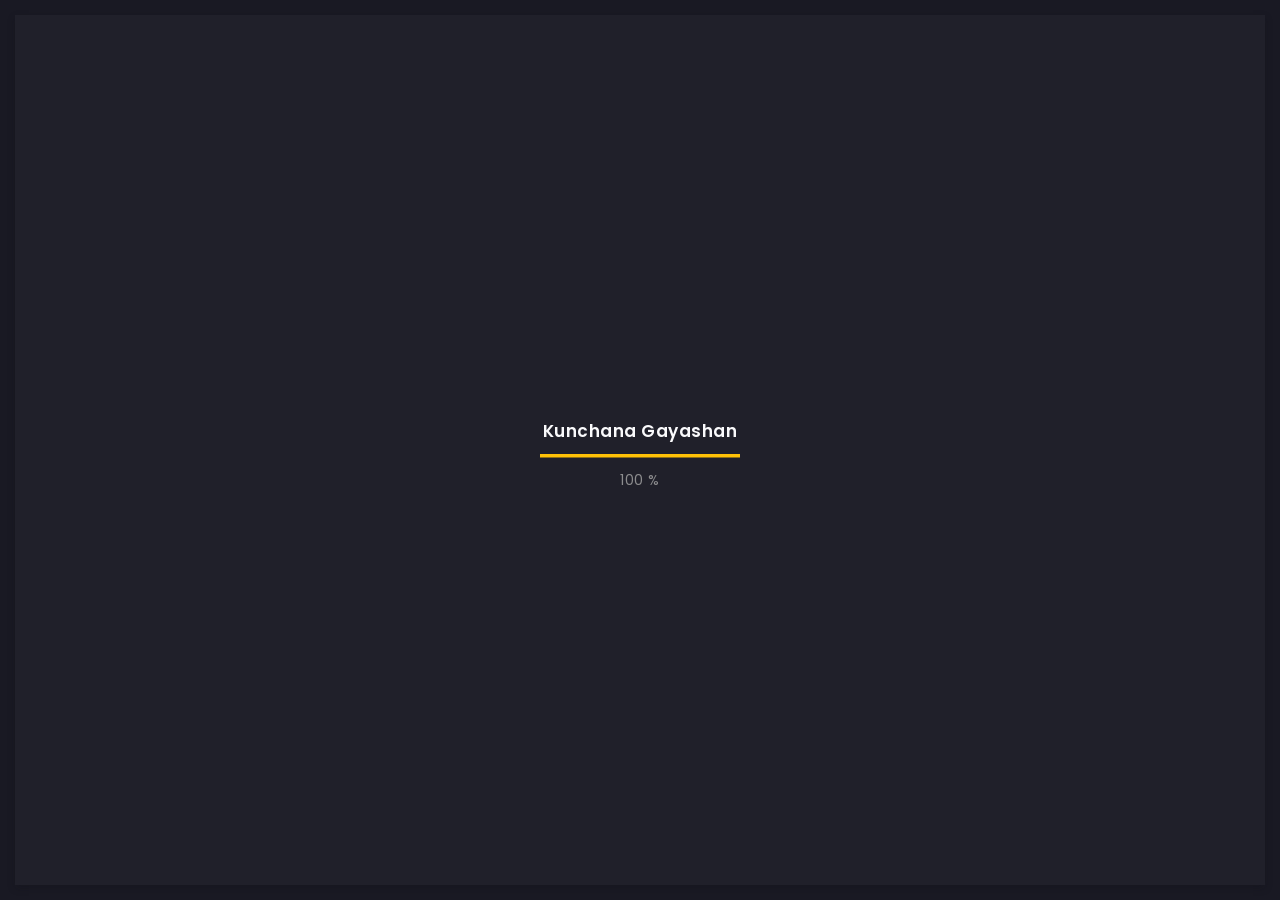
==== index.html @ 5b067e55 "Add files via upload" ====
<!doctype html>
<html lang="zxx">

<head>
  <!-- Required meta tags -->
  <meta charset="utf-8">
  <meta name="viewport" content="width=device-width, initial-scale=1, shrink-to-fit=no">
  <!-- color of address bar in mobile browser -->
  <meta name="theme-color" content="#2B2B35">
  <!-- favicon  -->
  <link rel="shortcut icon" href="img/thumbnail.ico" type="image/x-icon">
  <!-- bootstrap css -->
  <link rel="stylesheet" href="css/plugins/bootstrap.min.css">
  <!-- font awesome css -->
  <link rel="stylesheet" href="css/plugins/font-awesome.min.css">
  <!-- swiper css -->
  <link rel="stylesheet" href="css/plugins/swiper.min.css">
  <!-- fancybox css -->
  <link rel="stylesheet" href="css/plugins/fancybox.min.css">
  <!-- main css -->
  <link rel="stylesheet" href="css/style.css">

  <title>kunchana.portfolio</title>
</head>

<body>

  <!-- app -->
  <div class="art-app art-app-onepage">

    <!-- mobile top bar -->
    <div class="art-mobile-top-bar"></div>

    <!-- app wrapper -->
    <div class="art-app-wrapper">

      <!-- app container end -->
      <div class="art-app-container">

        <!-- info bar -->
        <div class="art-info-bar">

          <!-- menu bar frame -->
          <div class="art-info-bar-frame">

            <!-- info bar header -->
            <div class="art-info-bar-header">
              <!-- info bar button -->
              <a class="art-info-bar-btn" href="#.">
                <!-- icon -->
                <i class="fas fa-ellipsis-v"></i>
              </a>
              <!-- info bar button end -->
            </div>
            <!-- info bar header end -->

            <!-- info bar header -->
            <div class="art-header">
              <!-- avatar -->
              <div class="art-avatar">
                <a data-fancybox="avatar" href="img/IMG_6040.JPG" class="art-avatar-curtain">
                  <img src="img/IMG_6040.JPG" alt="avatar">
                  <i class="fas fa-expand"></i>
                </a>
                <!-- available -->
                <div class="art-lamp-light">
                  <!-- add class 'art-not-available' if not available-->
                  <div class="art-available-lamp"></div>
                </div>
              </div>
              <!-- avatar end -->
              <!-- name -->
              <h5 class="art-name mb-10">Kunchana Gayashan</h5>
              <!-- post -->
              <div class="art-sm-text">Full-Stack Web Developer <br>Photographer, </div>
            </div>
            <!-- info bar header end -->

            <!-- scroll frame -->
            <div id="scrollbar2" class="art-scroll-frame">

              <!-- info bar about -->
              <div class="art-table p-15-15">
                <!-- about text -->
                <ul>
                  <!-- country -->
                  <li>
                    <h6>Residence:</h6><span>Colombo, LK</span>
                  </li>
                  <!-- city -->
                  <li>
                    <h6>Nationality:</h6><span>Sri Lankan</span>
                  </li>
                  <!-- age -->
                  <li>
                    <h6>Age:</h6><span>24</span>
                  </li>
                </ul>
              </div>
              <!-- info bar about end -->

              <!-- divider -->
              <div class="art-ls-divider"></div>

              <!-- language skills -->
              <div class="art-lang-skills p-30-15">

                <!-- skill -->
                <div class="art-lang-skills-item">
                  <div id="circleprog1" class="art-cirkle-progress"></div>
                  <!-- title -->
                  <h6>Sinhala</h6>
                </div>
                <!-- skill end -->

                <!-- skill -->
                <div class="art-lang-skills-item">
                  <div id="circleprog2" class="art-cirkle-progress"></div>
                  <!-- title -->
                  <h6>English</h6>
                </div>
                <!-- skill end -->

                <!-- skill -->
                <div class="art-lang-skills-item">
                  <div id="circleprog3" class="art-cirkle-progress"></div>
                  <h6>Tamil</h6>
                </div>
                <!-- skill end -->

              </div>
              <!-- language skills end -->

              <!-- divider -->
              <div class="art-ls-divider"></div>

              <!-- hard skills -->
              <div class="art-hard-skills p-30-15">

                <!-- skill -->
                <div class="art-hard-skills-item">
                  <div class="art-skill-heading">
                    <!-- title -->
                    <h6>Vue.js</h6>
                  </div>
                  <!-- progressbar frame -->
                  <div class="art-line-progress">
                    <!-- progressbar -->
                    <div id="lineprog1"></div>
                  </div>
                  <!-- progressbar frame end -->
                </div>
                <!-- skill end -->

                <!-- skill -->
                <div class="art-hard-skills-item">
                  <div class="art-skill-heading">
                    <!-- title -->
                    <h6>Node.js | Express.js</h6>
                  </div>
                  <!-- progressbar frame -->
                  <div class="art-line-progress">
                    <!-- progressbar -->
                    <div id="lineprog6"></div>
                  </div>
                  <!-- progressbar frame end -->
                </div>
                <!-- skill end -->

                <!-- skill -->
                <div class="art-hard-skills-item">
                  <div class="art-skill-heading">
                    <!-- title -->
                    <h6>HTML | CSS | JS</h6>
                  </div>
                  <!-- progressbar frame -->
                  <div class="art-line-progress">
                    <!-- progressbar -->
                    <div id="lineprog2"></div>
                  </div>
                  <!-- progressbar frame end -->
                </div>
                <!-- skill end -->

                <!-- skill -->
                <div class="art-hard-skills-item">
                  <div class="art-skill-heading">
                    <!-- title -->
                    <h6>Laravel | PHP</h6>
                  </div>
                  <!-- progressbar frame -->
                  <div class="art-line-progress">
                    <!-- progressbar -->
                    <div id="lineprog3"></div>
                  </div>
                  <!-- progressbar frame end -->
                </div>
                <!-- skill end -->

                <!-- skill -->
                <div class="art-hard-skills-item">
                  <div class="art-skill-heading">
                    <!-- title -->
                    <h6>React.js</h6>
                  </div>
                  <!-- progressbar frame -->
                  <div class="art-line-progress">
                    <!-- progressbar -->
                    <div id="lineprog4"></div>
                  </div>
                  <!-- progressbar frame end -->
                </div>
                <!-- skill end -->

                <!-- skill -->
                <div class="art-hard-skills-item">
                  <div class="art-skill-heading">
                    <!-- title -->
                    <h6>Wordpress</h6>
                  </div>
                  <!-- progressbar frame -->
                  <div class="art-line-progress">
                    <!-- progressbar -->
                    <div id="lineprog5"></div>
                  </div>
                  <!-- progressbar frame end -->
                </div>
                <!-- skill end -->

              </div>
              <!-- language skills end -->

              <!-- divider -->
              <div class="art-ls-divider"></div>

              <!-- knowledge list -->
              <ul class="art-knowledge-list p-15-0">
                <!-- list item -->
                <li>Bootstrap, Materialize</li>
                <!-- list item -->
                <li>Stylus, Sass, Less</li>
                <!-- list item -->
                <li>Gulp, Webpack, Grunt</li>
                <!-- list item -->
                <li>GIT knowledge</li>
              </ul>
              <!-- knowledge list end -->

              <!-- divider -->
              <div class="art-ls-divider"></div>

              <!-- links frame -->
              <div class="art-links-frame p-15-15">

                <!-- download cv button -->
                <a href="files/resume.pdf" class="art-link" download>Download cv <i class="fas fa-download"></i></a>

              </div>
              <!-- links frame end -->

            </div>
            <!-- scroll frame end -->

            <!-- sidebar social -->
            <div class="art-ls-social">
              <!-- social link -->
              <a href="#." target="_blank"><i class="fab fa-linkedin-in"></i></a>
              <!-- social link -->
              <a href="#." target="_blank"><i class="fab fa-github"></i></a>
              <!-- social link -->
              <a href="#." target="_blank"><i class="fab fa-twitter"></i></a>
              <!-- social link -->
              <a href="#." target="_blank"><i class="fab fa-instagram"></i></a>
              <!-- social link -->
              <a href="#." target="_blank"><i class="fab fa-facebook"></i></a>
            </div>
            <!-- sidebar social end -->

          </div>
          <!-- menu bar frame end -->

        </div>
        <!-- info bar end -->

        <!-- content -->
        <div class="art-content">

          <!-- curtain -->
          <div class="art-curtain"></div>

          <!-- top background -->
          <div class="art-top-bg" style="background-image: url(img/bg.jpg)">
            <!-- overlay -->
            <div class="art-top-bg-overlay"></div>
            <!-- overlay end -->
          </div>
          <!-- top background end -->

          <!-- swup container -->
          <div class="transition-fade" id="swup">

            <!-- scroll frame -->
            <div id="scrollbar" class="art-scroll-frame">

              <!-- container -->
              <div class="container-fluid">

                <!-- row -->
                <div class="row p-60-0 p-lg-30-0 p-md-15-0">
                  <!-- col -->
                  <div class="col-lg-12">

                    <!-- banner -->
                    <div class="art-a art-banner" style="background-image: url(img/bg.jpg)">
                      <!-- banner back -->
                      <div class="art-banner-back"></div>
                      <!-- banner dec -->
                      <div class="art-banner-dec"></div>
                      <!-- banner overlay -->
                      <div class="art-banner-overlay">
                        <!-- main title -->
                        <div class="art-banner-title">
                          <!-- title -->
                          <h1 class="mb-15">Discover my Amazing <br>Art Space!</h1>
                          <!-- suptitle -->
                          <div class="art-lg-text art-code mb-25">&lt;<i>code</i>&gt; I build <span class="txt-rotate"
                              data-period="2000"
                              data-rotate='[ "web interfaces.", "ios and android applications.", "design mocups.", "automation tools." ]'></span>&lt;/<i>code</i>&gt;
                          </div>
                          <div class="art-buttons-frame">
                            <!-- button -->
                            <a href="#." class="art-btn art-btn-md"><span>Hire me</span></a>
                            <!-- button -->
                            <!-- <a href="#." class="art-link art-white-link art-w-chevron">Hire me</a> -->
                          </div>
                        </div>
                        <!-- main title end -->
                        <!-- photo -->
                        <!-- <img src="img/face-2.png" class="art-banner-photo" alt="Your Name"> -->
                      </div>
                      <!-- banner overlay end -->
                    </div>
                    <!-- banner end -->

                  </div>
                  <!-- col end -->
                </div>
                <!-- row end -->

              </div>
              <!-- container end -->

              <!-- container -->
              <div class="container-fluid">

                <!-- row -->
                <div class="row p-30-0">

                  <!-- col -->
                  <div class="col-md-3 col-6">

                    <!-- couner frame -->
                    <div class="art-counter-frame">
                      <!-- counter -->
                      <div class="art-counter-box">
                        <!-- counter number -->
                        <span class="art-counter">2</span><span class="art-counter-plus">+</span>
                      </div>
                      <!-- counter end -->
                      <!-- title -->
                      <h6>Years Experience</h6>
                    </div>
                    <!-- couner frame end -->

                  </div>
                  <!-- col end -->

                  <!-- col -->
                  <div class="col-md-3 col-6">

                    <!-- couner frame -->
                    <div class="art-counter-frame">
                      <!-- counter -->
                      <div class="art-counter-box">
                        <!-- counter number -->
                        <span class="art-counter">13</span>
                      </div>
                      <!-- counter end -->
                      <!-- title -->
                      <h6>Completed Projects</h6>
                    </div>
                    <!-- couner frame end -->

                  </div>
                  <!-- col end -->

                  <!-- col -->
                  <div class="col-md-3 col-6">

                    <!-- couner frame -->
                    <div class="art-counter-frame">
                      <!-- counter -->
                      <div class="art-counter-box">
                        <!-- counter number -->
                        <span class="art-counter">10</span>
                      </div>
                      <!-- counter end -->
                      <!-- title -->
                      <h6>Happy Customers</h6>
                    </div>
                    <!-- couner frame end -->

                  </div>
                  <!-- col end -->

                  <!-- col -->
                  <div class="col-md-3 col-6">

                    <!-- couner frame -->
                    <div class="art-counter-frame">
                      <!-- counter -->
                      <div class="art-counter-box">
                        <!-- counter number -->
                        <span class="art-counter">2</span><span class="art-counter-plus">+</span>
                      </div>
                      <!-- counter end -->
                      <!-- title -->
                      <h6>Honors and Awards</h6>
                    </div>
                    <!-- couner frame end -->

                  </div>
                  <!-- col end -->

                </div>
                <!-- row end -->

              </div>
              <!-- container end -->

              <!-- container -->
              <div class="container-fluid">

                <!-- row -->
                <div class="row">

                  <!-- col -->
                  <div class="col-lg-12">

                    <!-- section title -->
                    <div class="art-section-title">
                      <!-- title frame -->
                      <div class="art-title-frame">
                        <!-- title -->
                        <h4>My Services</h4>
                      </div>
                      <!-- title frame end -->
                    </div>
                    <!-- section title end -->

                  </div>
                  <!-- col end -->

                  <!-- col -->
                  <div class="col-lg-4 col-md-6">

                    <!-- service -->
                    <div class="art-a art-service-icon-box">
                      <!-- service content -->
                      <div class="art-service-ib-content">
                        <!-- title -->
                        <h5 class="mb-15">Web Development</h5>
                        <!-- text -->
                        <div class="mb-15">Lorem ipsum dolor sit amet, consectetur adipisicing elit. Delectus esse
                          commodi deserunt vitae, vero quasi! Veniam quaerat tenetur pariatur doloribus.</div>
                        <!-- button -->
                        <div class="art-buttons-frame"><a href="#." class="art-link art-color-link art-w-chevron">Order
                            now</a></div>
                      </div>
                      <!-- service content end -->
                    </div>
                    <!-- service end -->

                  </div>
                  <!-- col end -->

                  <!-- col -->
                  <div class="col-lg-4 col-md-6">

                    <!-- service -->
                    <div class="art-a art-service-icon-box">
                      <!-- service content -->
                      <div class="art-service-ib-content">
                        <!-- title -->
                        <h5 class="mb-15">UI/UX Design</h5>
                        <!-- text -->
                        <div class="mb-15">Lorem ipsum dolor sit amet, consectetur adipisicing elit. Delectus esse
                          commodi deserunt vitae, vero quasi! Veniam quaerat tenetur pariatur doloribus.</div>
                        <!-- button -->
                        <div class="art-buttons-frame"><a href="#." class="art-link art-color-link art-w-chevron">Order
                            now</a></div>
                      </div>
                      <!-- service content end -->
                    </div>
                    <!-- service end -->

                  </div>
                  <!-- col end -->

                  <!-- col -->
                  <div class="col-lg-4 col-md-6">

                    <!-- service -->
                    <div class="art-a art-service-icon-box">
                      <!-- service content -->
                      <div class="art-service-ib-content">
                        <!-- title -->
                        <h5 class="mb-15">Sound Design</h5>
                        <!-- text -->
                        <div class="mb-15">Lorem ipsum dolor sit amet, consectetur adipisicing elit. Delectus esse
                          commodi deserunt vitae, vero quasi! Veniam quaerat tenetur pariatur doloribus.</div>
                        <!-- button -->
                        <div class="art-buttons-frame"><a href="#." class="art-link art-color-link art-w-chevron">Order
                            now</a></div>
                      </div>
                      <!-- service content end -->
                    </div>
                    <!-- service end -->

                  </div>
                  <!-- col end -->

                </div>
                <!-- row end -->

              </div>
              <!-- container end -->

              <!-- container -->
              <div class="container-fluid">

                <!-- row -->
                <div class="row">

                  <!-- col -->
                  <div class="col-lg-6">

                    <!-- section title -->
                    <div class="art-section-title">
                      <!-- title frame -->
                      <div class="art-title-frame">
                        <!-- title -->
                        <h4>Education</h4>
                      </div>
                      <!-- title frame end -->
                    </div>
                    <!-- section title end -->

                    <!-- timeline -->
                    <div class="art-timeline art-gallery" id="history">
                      <div class="art-timeline-item">
                        <div class="art-timeline-mark-light"></div>
                        <div class="art-timeline-mark"></div>

                        <div class="art-a art-timeline-content">
                          <div class="art-card-header">
                            <div class="art-left-side">
                              <h5>BSc (Hons) Software Engineering</h5>
                              <div class="art-el-suptitle mb-15"></div>
                            </div>
                            <div class="art-right-side">
                              <span class="art-date">mar 2018 - present</span>
                            </div>
                          </div>

                          <p>NSBM Green University with Plymouth University, UK</p>
                          <!-- <a data-fancybox="diplome" href="files/certificate.jpg"
                            class="art-link art-color-link art-w-chevron">Diplome</a> -->
                        </div>
                      </div>

                      <div class="art-timeline-item">
                        <div class="art-timeline-mark-light"></div>
                        <div class="art-timeline-mark"></div>

                        <div class="art-a art-timeline-content">
                          <div class="art-card-header">
                            <div class="art-left-side">
                              <h5>Fundamental of IT</h5>
                              <!-- <div class="art-el-suptitle mb-15">Template author</div> -->
                            </div>
                            <div class="art-right-side">
                              <span class="art-date">dec 2017 - feb 2018</span>
                            </div>
                          </div>
                          <div>e-Soft Metro Campus</div>
                        </div>
                      </div>

                      <div class="art-timeline-item">
                        <div class="art-timeline-mark-light"></div>
                        <div class="art-timeline-mark"></div>

                        <div class="art-a art-timeline-content">
                          <div class="art-card-header">
                            <div class="art-left-side">
                              <h5>Fundamental of Architecture</h5>
                              <!-- <div class="art-el-suptitle mb-15">Template author</div> -->
                            </div>
                            <div class="art-right-side">
                              <span class="art-date">dec 2017 - dec 2017</span>
                            </div>
                          </div>
                          <p>e-Soft Metro Campus</p>
                          <!-- <a data-fancybox="diplome" href="files/certificate.jpg"
                            class="art-link art-color-link art-w-chevron">Licence</a> -->
                        </div>

                      </div>

                      <div class="art-timeline-item">
                        <div class="art-timeline-mark-light"></div>
                        <div class="art-timeline-mark"></div>

                        <div class="art-a art-timeline-content">
                          <div class="art-card-header">
                            <div class="art-left-side">
                              <h5>GCE Advance Level</h5>
                              <div class="art-el-suptitle mb-15">Combined Mathamatics</div>
                            </div>
                            <div class="art-right-side">
                              <span class="art-date">aug 2017</span>
                            </div>
                          </div>
                          <p>st. Peter's College, Negombo</p>
                          <!-- <a data-fancybox="diplome" href="files/certificate.jpg"
                            class="art-link art-color-link art-w-chevron">Certificate</a> -->
                        </div>

                      </div>

                    </div>
                    <!-- timeline end -->

                  </div>
                  <div class="col-lg-6">

                    <!-- section title -->
                    <div class="art-section-title">
                      <!-- title frame -->
                      <div class="art-title-frame">
                        <!-- title -->
                        <h4>Work History</h4>
                      </div>
                      <!-- title frame end -->
                    </div>
                    <!-- section title end -->

                    <!-- timeline -->
                    <div class="art-timeline">

                      <div class="art-timeline-item">
                        <div class="art-timeline-mark-light"></div>
                        <div class="art-timeline-mark"></div>


                        <div class="art-a art-timeline-content">
                          <div class="art-card-header">
                            <div class="art-left-side">
                              <h5>Software Developer</h5>
                              <!-- <div class="art-el-suptitle mb-15">Template author</div> -->
                            </div>
                            <div class="art-right-side">
                              <span class="art-date">jul 2020 - present</span>
                            </div>
                          </div>
                          <p>APS Lanka (Pvt) Ltd</p>
                        </div>
                      </div>

                      <div class="art-timeline-item">
                        <div class="art-timeline-mark-light"></div>
                        <div class="art-timeline-mark"></div>


                        <div class="art-a art-timeline-content">
                          <div class="art-card-header">
                            <div class="art-left-side">
                              <h5>Freelance Web Developer</h5>
                              <!-- <div class="art-el-suptitle mb-15">Template author</div> -->
                            </div>
                            <div class="art-right-side">
                              <span class="art-date">jan 2018</span>
                            </div>
                          </div>
                          <p>Freelance</p>
                          <a data-fancybox="recommendation" href="#art-recomendation-popup-1"
                            class="art-link art-color-link art-w-chevron">Recommendation</a>
                        </div>

                        <!-- popup -->
                        <div class="art-recomendation-popup" style="display: none;" id="art-recomendation-popup-1">

                          <!-- testimonial -->
                          <div class="art-a art-testimonial">
                            <!-- testimonial body -->
                            <div class="testimonial-body">
                              <!-- photo -->
                              <img class="art-testimonial-face" src="img/testimonials/face-3.jpg" alt="face">
                              <!-- name -->
                              <h5>Paul Trueman</h5>
                              <div class="art-el-suptitle mb-15">Template author</div>
                              <!-- text -->
                              <div class="mb-15">Working with Artur has been a pleasure. Better yet - I alerted them of
                                a minor issue before going to sleep. The issue was fixed the next morning. I couldn't
                                ask for better support. Thank you Artur!
                                This is easily a 5 star freelancer.</div>
                            </div>
                            <!-- testimonial body end -->
                            <!-- testimonial footer -->
                            <div class="art-testimonial-footer">
                              <div class="art-left-side">
                                <!-- star rate -->
                                <ul class="art-star-rate">
                                  <li><i class="fas fa-star"></i></li>
                                  <li><i class="fas fa-star"></i></li>
                                  <li><i class="fas fa-star"></i></li>
                                  <li><i class="fas fa-star"></i></li>
                                  <li><i class="fas fa-star"></i></li>
                                </ul>
                                <!-- star rate end -->
                              </div>
                              <div class="art-right-side">

                              </div>
                            </div>
                            <!-- testimonial footer end -->
                          </div>
                          <!-- testimonial end -->

                        </div>
                        <!-- popup end -->

                      </div>

                    </div>
                    <!-- timeline end -->

                  </div>
                  <!-- col end -->

                </div>
                <!-- row end -->

              </div>
              <!-- container end -->

              <!-- container -->
              <div class="container-fluid">

                <!-- row -->
                <div class="row p-30-0">

                  <!-- col -->
                  <div class="col-lg-12">

                    <!-- section title -->
                    <div class="art-section-title">
                      <!-- title frame -->
                      <div class="art-title-frame">
                        <!-- title -->
                        <h4>Contact information</h4>
                      </div>
                      <!-- title frame end -->
                    </div>
                    <!-- section title end -->

                  </div>
                  <!-- col end -->
                  <!-- col -->
                  <div class="col-lg-4">
                    <!-- contact card -->
                    <div class="art-a art-card">
                      <div class="art-table p-15-15">
                        <ul>
                          <li>
                            <h6>Country:</h6><span>Sri Lanka 11260</span>
                          </li>
                          <li>
                            <h6>City:</h6><span>Maragahamula, Gampaha</span>
                          </li>

                          <li>
                            <h6>Street:</h6><span>No 243/1, Henpitagedara.</span>
                          </li>
                        </ul>
                      </div>
                    </div>
                    <!-- contact card end -->
                  </div>
                  <!-- col end -->
                  <!-- col -->
                  <div class="col-lg-4">
                    <!-- contact card -->
                    <div class="art-a art-card">
                      <div class="art-table p-15-15">
                        <ul>
                          <li>
                            <h6>Email:</h6>
                            <a href="mailto:kunchanagayashan.official@gmail.com"><span>kunchanagayashan.official@gmail.com</span>
                            </a>
                          </li>
                          <li>
                            <h6>Telegram:</h6>
                            <a href="https://t.me/kuncha98"><span>@kuncha98</span></a>
                          </li>
                          <li>
                            <h6>Skype:</h6><span>kuncha98</span>
                          </li>
                        </ul>
                      </div>
                    </div>
                    <!-- contact card end -->
                  </div>
                  <!-- col end -->
                  <!-- col -->
                  <div class="col-lg-4">
                    <!-- contact card -->
                    <div class="art-a art-card">
                      <div class="art-table p-15-15">
                        <ul>
                          <li>
                            <h6>Support service:</h6>
                            <a href="tel:+94779574527">
                              <span>+94 77 9574527</span>
                            </a>
                          </li>
                          <li>
                            <h6>Office:</h6>
                            <a href="tel:+94312246882">
                              <span>+94 31 2246 882</span>
                            </a>
                          </li>
                          <li>
                            <h6>WhatsApp:</h6>
                            <a href="https://wa.me/+94779574527">
                              <span>+94 77 9574527</span>
                            </a>
                          </li>
                        </ul>
                      </div>
                    </div>
                    <!-- contact card end -->

                  </div>
                  <!-- col end -->

                  <!-- col -->
                  <div class="col-lg-12">

                    <!-- section title -->
                    <div class="art-section-title">
                      <!-- title frame -->
                      <div class="art-title-frame">
                        <!-- title -->
                        <h4>Get in touch</h4>
                      </div>
                      <!-- title frame end -->
                    </div>
                    <!-- section title end -->

                    <!-- contact form frame -->
                    <div class="art-a art-card">

                      <!-- contact form -->
                      <form id="form" class="art-contact-form">
                        <!-- form field -->
                        <div class="art-form-field">
                          <!-- name input -->
                          <input id="name" name="name" class="art-input" type="text" placeholder="Name" required>
                          <!-- label -->
                          <label for="name"><i class="fas fa-user"></i></label>
                        </div>
                        <!-- form field end -->
                        <!-- form field -->
                        <div class="art-form-field">
                          <!-- email input -->
                          <input id="email" name="email" class="art-input" type="email" placeholder="Email" required>
                          <!-- label -->
                          <label for="email"><i class="fas fa-at"></i></label>
                        </div>
                        <!-- form field end -->
                        <!-- form field -->
                        <div class="art-form-field">
                          <!-- message textarea -->
                          <textarea id="message" name="text" class="art-input" placeholder="Message"
                            required></textarea>
                          <!-- label -->
                          <label for="message"><i class="far fa-envelope"></i></label>
                        </div>
                        <!-- form field end -->
                        <!-- button -->
                        <div class="art-submit-frame">
                          <button class="art-btn art-btn-md art-submit" type="submit"><span>Send message</span></button>
                          <!-- success -->
                          <div class="art-success">Success <i class="fas fa-check"></i></div>
                        </div>
                      </form>
                      <!-- contact form end -->

                    </div>
                    <!-- contact form frame end -->

                  </div>
                  <!-- col end -->

                </div>
                <!-- row end -->

              </div>
              <!-- container end -->

              <!-- container -->
              <div class="container-fluid">

                <!-- footer -->
                <footer>
                  <!-- copyright -->
                  <div>© 2022 Kunchana</div>
                  <!-- author ( Please! Do not delete it. You are awesome! :) -->
                  <div>Template credit:&#160; <a href="https://themeforest.net/user/millerdigitaldesign"
                      target="_blank">Nazar Miller</a></div>
                </footer>
                <!-- footer end -->

              </div>
              <!-- container end -->

            </div>
            <!-- scroll frame end -->

          </div>
          <!-- swup container end -->

        </div>
        <!-- content end -->

      </div>
      <!-- app container end -->

    </div>
    <!-- app wrapper end -->

    <!-- preloader -->
    <div class="art-preloader">
      <!-- preloader content -->
      <div class="art-preloader-content">
        <!-- title -->
        <h4>Kunchana Gayashan</h4>
        <!-- progressbar -->
        <div id="preloader" class="art-preloader-load"></div>
      </div>
      <!-- preloader content end -->
    </div>
    <!-- preloader end -->

  </div>
  <!-- app end -->
  <div id="swupMenu"></div>

  <!-- jquery js -->
  <script src="js/plugins/jquery.min.js"></script>
  <!-- anime js -->
  <script src="js/plugins/anime.min.js"></script>
  <!-- swiper js -->
  <script src="js/plugins/swiper.min.js"></script>
  <!-- progressbar js -->
  <script src="js/plugins/progressbar.min.js"></script>
  <!-- smooth scrollbar js -->
  <script src="js/plugins/smooth-scrollbar.min.js"></script>
  <!-- overscroll js -->
  <script src="js/plugins/overscroll.min.js"></script>
  <!-- typing js -->
  <script src="js/plugins/typing.min.js"></script>
  <!-- isotope js -->
  <script src="js/plugins/isotope.min.js"></script>
  <!-- fancybox js -->
  <script src="js/plugins/fancybox.min.js"></script>
  <!-- swup js -->
  <script src="js/plugins/swup.min.js"></script>

  <!-- main js -->
  <script src="js/main.js"></script>

</body>

</html>
---- css/style.css ----
/* -------------------------------------------

Name: 		Arter
Version:  1.0
Author:		Nazar Miller (millerDigitalDesign)
Portfolio:  https://themeforest.net/user/millerdigitaldesign/portfolio?ref=MillerDigitalDesign

p.s. I am available for Freelance hire (UI design, web development). mail: miller.themes@gmail.com

------------------------------------------- */
/*--------------------------------------------

1. common
      - fonts
      - text defaults
      - title defaults
      - text config
      - container
      - buttons frame
      - suptitle
      - divider
      - image defaults
      - link defaults
      - table
      - quote
      - list
2. link
3. buttons
4. space
5. app marcup
      - top background
      - preloader
      - scroll frame
      - app
      - mobile top bar
      - info bar
      - content
      - menu bar
      - marcup media queries
6. info bar
      - header
      - name
      - language skills
      - hard skills
      - knowledge
      - info bar links
      - social links
      - progresbar color
7. menu bar
      - main menu
      - language change
      - current page title
8. content
      - section title
      - card
      - banner
      - typing code
      - counters
      - services
      - price
      - testimonials
      - timeline
      - contact form
      - blog
      - pagination
      - brands
      - footer
9. portfolio
      - filter
      - portfolio items
      - touch device querie
      - single project
      - fancybox customization
10. media queries
11. burger button
12. transitions
      - in animation
      - out animation


--------------------------------------------*/
/*
$main-color: #FFC107
$main-color: #f44336;
$main-color: #4CAF50;
$main-color: #64B5F6;
*/
/* ------------------------------

common

------------------------------ */
/* ----- fonts ----- */
@import url("https://fonts.googleapis.com/css2?family=Poppins:ital,wght@0,100;0,200;0,300;0,400;0,500;0,600;0,700;0,800;0,900;1,100;1,200;1,300;1,400;1,500;1,600;1,700;1,800;1,900&display=swap");
@import url("https://fonts.googleapis.com/css2?family=Courier+Prime:ital,wght@0,400;0,700;1,400;1,700&display=swap");
/* ----- text defaults ----- */
body {
  color: #8c8c8e;
  font-size: 12px;
  font-family: "Poppins", sans-serif;
  font-weight: 300;
  letter-spacing: 0.5px;
  font-smooth: subpixel-antialiased;
}

/* ----- title defaults ----- */
h1,
h2,
h3,
h4,
h5,
h6 {
  font-weight: 700;
  color: #fafafc;
  margin-bottom: 0;
  font-family: "Poppins", sans-serif;
}

h1 {
  font-size: 52px;
  font-weight: 800;
}

h4 {
  font-size: 17px;
  font-weight: 600;
}

h5 {
  font-size: 14px;
  font-weight: 600;
}

h6 {
  font-size: 12px;
  font-weight: 400;
}

/* ----- text config ----- */
.art-sm-text {
  font-size: 11px;
}

.art-lg-text {
  font-size: 16px;
}

.art-white {
  color: #fafafc;
}

/* ----- container ----- */
.container-fluid {
  overflow: hidden;
  padding: 0 30px;
  position: relative;
}

/* ----- buttons frame ----- */
.art-buttons-frame a {
  margin-right: 15px;
}

/* ----- suptitle ----- */
.art-el-suptitle {
  margin-top: 5px;
  color: #646466;
  font-style: italic;
  font-size: 11px;
}

/* ----- divider ----- */
.art-ls-divider {
  background: #646466;
  width: 100%;
  height: 1px;
  opacity: 0.3;
}

/* ----- image defaults ----- */
.art-img-default {
  width: 100%;
  -webkit-box-shadow: 0 3px 8px 0 rgba(15, 15, 20, 0.2);
          box-shadow: 0 3px 8px 0 rgba(15, 15, 20, 0.2);
}

/* ----- link defaults ----- */
a {
  text-decoration: none;
  color: #8c8c8e;
}
a:hover {
  text-decoration: none;
  color: #fafafc;
}
a:focus {
  outline: inherit;
}

/* ----- table ----- */
.art-table {
  color: #8c8c8e;
}
.art-table ul {
  padding: 0;
  margin: 0;
}
.art-table ul li {
  list-style-type: none;
  display: -webkit-box;
  display: -ms-flexbox;
  display: flex;
  -webkit-box-pack: justify;
      -ms-flex-pack: justify;
          justify-content: space-between;
  margin-bottom: 5px;
}
.art-table ul li:last-child {
  margin-bottom: 0;
}

/* ----- quote ----- */
blockquote {
  margin-top: 30px;
  margin-bottom: 30px;
  background: #FFC107;
  color: #191923;
  padding: 30px;
  padding-left: 35px;
  font-weight: 400;
  font-style: italic;
  font-size: 14px;
  -webkit-box-shadow: 0 1px 4px 0 rgba(15, 15, 20, 0.1);
          box-shadow: 0 1px 4px 0 rgba(15, 15, 20, 0.1);
  position: relative;
}
blockquote:before {
  position: absolute;
  font-family: "Font Awesome 5 Free";
  font-weight: 900;
  content: "\f10d";
  font-size: 18px;
  opacity: .5;
  top: 5px;
  left: 9px;
  color: #fafafc;
}
blockquote:after {
  position: absolute;
  font-family: "Font Awesome 5 Free";
  font-weight: 900;
  content: "\f10d";
  font-size: 18px;
  opacity: .5;
  bottom: 5px;
  right: 9px;
  color: #fafafc;
  -webkit-transform: rotate(180deg);
          transform: rotate(180deg);
}

/* ----- list ----- */
.art-custom-list {
  padding-left: 25px;
}
.art-custom-list li {
  position: relative;
  list-style-type: none;
  color: #fafafc;
  margin-bottom: 5px;
}
.art-custom-list li:before {
  content: '';
  position: absolute;
  top: 4px;
  left: -25px;
  width: 10px;
  height: 10px;
  border-radius: 50%;
  border: solid 2px #FFC107;
  background: transparent;
  -webkit-box-shadow: 0 3px 8px 0 rgba(15, 15, 20, 0.2);
          box-shadow: 0 3px 8px 0 rgba(15, 15, 20, 0.2);
}

/* ------------------------------

link

------------------------------ */
.art-link {
  position: relative;
  text-transform: uppercase;
  font-size: 10px;
  display: inline-block;
  letter-spacing: 1.5px;
  font-weight: 600;
  margin-right: 15px;
  margin-bottom: 10px;
  color: #8c8c8e;
  -webkit-transition: 0.4s ease-in-out;
  transition: 0.4s ease-in-out;
}
.art-link:hover {
  color: #fafafc;
  text-shadow: 0 0 3px rgba(250, 250, 252, 0.4);
}
.art-link.art-white-link {
  color: #fafafc;
}
.art-link.art-white-link:hover {
  color: #fafafc;
  text-shadow: 0 0 3px rgba(250, 250, 252, 0.4);
  -webkit-transform: translateX(5px);
          transform: translateX(5px);
}
.art-link.art-color-link {
  color: #FFC107;
}
.art-link.art-color-link:hover {
  color: #FFC107;
  text-shadow: 0 0 3px rgba(250, 250, 252, 0.4);
  -webkit-transform: translateX(5px);
          transform: translateX(5px);
}
.art-link.art-w-chevron {
  padding-right: 10px;
}
.art-link.art-w-chevron:after {
  position: absolute;
  font-family: "Font Awesome 5 free";
  content: '\f054';
  font-weight: 900;
  display: inline-block;
  font-style: normal;
  font-variant: normal;
  text-rendering: auto;
  -webkit-font-smoothing: antialiased;
  font-size: 9px;
  top: 0.3px;
  -webkit-transform: translateX(5px);
          transform: translateX(5px);
  -webkit-transition: 0.4s ease-in-out;
  transition: 0.4s ease-in-out;
}
.art-link.art-w-chevron:hover {
  -webkit-transform: translateX(0);
          transform: translateX(0);
}
.art-link.art-w-chevron:hover:after {
  -webkit-transform: translateX(10px);
          transform: translateX(10px);
}
.art-link:last-child {
  margin-bottom: 0;
  margin-right: 0;
}
.art-link i {
  font-size: 9px;
  margin-left: 3px;
}
.art-link.art-left-link {
  padding-left: 10px;
  padding-right: 0;
}
.art-link.art-left-link.art-w-chevron:after {
  content: '\f053';
  left: 0;
  -webkit-transform: translateX(0);
          transform: translateX(0);
}
.art-link.art-left-link.art-w-chevron:hover:after {
  -webkit-transform: translateX(-5px);
          transform: translateX(-5px);
}

/* ------------------------------

button

------------------------------ */
.art-btn {
  text-transform: uppercase;
  -webkit-box-shadow: 0 1px 4px 0 rgba(15, 15, 20, 0.1);
          box-shadow: 0 1px 4px 0 rgba(15, 15, 20, 0.1);
  color: #20202a;
  background: #FFC107;
  letter-spacing: 1.5px;
  font-weight: 600;
  display: -webkit-inline-box;
  display: -ms-inline-flexbox;
  display: inline-flex;
  -webkit-box-pack: center;
      -ms-flex-pack: center;
          justify-content: center;
  -ms-flex-line-pack: center;
      align-content: center;
  border: none;
  -webkit-transition: 0.4s ease-in-out;
  transition: 0.4s ease-in-out;
}
.art-btn span {
  -ms-flex-item-align: center;
      align-self: center;
  -webkit-transition: 0.2s ease-in-out;
  transition: 0.2s ease-in-out;
}
.art-btn.art-btn-md {
  height: 45px;
  font-size: 11px;
  padding: 0 35px;
}
.art-btn.art-btn-sm {
  height: 40px;
  font-size: 11px;
  padding: 0 30px;
}
.art-btn:hover {
  -webkit-transform: translateY(-2px);
          transform: translateY(-2px);
  color: #1e1e28;
}

/* ------------------------------

space

------------------------------ */
.p-30-0 {
  padding-top: 30px;
  padding-bottom: 0;
}

.p-0-30 {
  padding-top: 0;
  padding-bottom: 30px;
}

.p-30-30 {
  padding-top: 30px;
  padding-bottom: 30px;
}

.p-30-15 {
  padding-top: 30px;
  padding-bottom: 15px;
}

.p-15-15 {
  padding-top: 15px;
  padding-bottom: 15px;
}

.p-15-0 {
  padding-top: 15px;
  padding-bottom: 0;
}

.p-60-0 {
  padding-top: 60px;
  padding-bottom: 0;
}

.p-230-0 {
  padding-top: 230px;
  padding-bottom: 0;
}

.mb-10 {
  margin-bottom: 10px;
}

.mb-15 {
  margin-bottom: 15px;
}

.mb-25 {
  margin-bottom: 25px;
}

.mb-30 {
  margin-bottom: 25px;
}

@media (max-width: 1400px) {
  .p-lg-30-0 {
    padding-top: 30px;
    padding-bottom: 0;
  }
}
@media (max-width: 920px) {
  .p-md-15-0 {
    padding-top: 15px;
    padding-bottom: 0;
  }
}
/* ------------------------------

app marcup

------------------------------ */
/* ----- top background ----- */
.art-top-bg {
  overflow: hidden;
  position: absolute;
  width: 100%;
  top: 0;
  background-position: center;
  height: 400px;
  background-size: cover;
}
.art-top-bg .art-top-bg-overlay {
  position: relative;
  height: 100%;
  width: 100%;
  background-image: -webkit-gradient(linear, left top, left bottom, from(rgba(30, 30, 40, 0.93)), color-stop(70%, rgba(30, 30, 40, 0.96)), color-stop(80%, rgba(30, 30, 40, 0.99)), to(#1e1e28));
  background-image: linear-gradient(180deg, rgba(30, 30, 40, 0.93) 0%, rgba(30, 30, 40, 0.96) 70%, rgba(30, 30, 40, 0.99) 80%, #1e1e28 100%);
}

/* ----- preloader ----- */
.art-preloader {
  margin: 15px;
  position: absolute;
  top: 0;
  left: 0;
  width: calc(100vw - 30px);
  height: calc(100vh - 30px);
  background: #20202a;
  z-index: 999999;
  display: -webkit-box;
  display: -ms-flexbox;
  display: flex;
  -webkit-box-align: center;
      -ms-flex-align: center;
          align-items: center;
  -webkit-box-pack: center;
      -ms-flex-pack: center;
          justify-content: center;
}
.art-preloader .art-preloader-content {
  margin-bottom: 15px;
  text-align: center;
}
.art-preloader .art-preloader-content .art-preloader-load {
  margin-top: 5px;
  width: 200px;
}
.art-preloader .art-preloader-content .art-preloader-load .progressbar-text {
  position: relative;
  font-size: 14px;
  font-weight: 400 !important;
  color: #8c8c8e !important;
  height: 300px;
  line-height: 350px;
}

.art-preloader-load path:first-child {
  stroke: #191923;
}
.art-preloader-load path:last-child {
  stroke: #FFC107;
}

/* ----- scroll frame ----- */
.art-scroll-frame {
  width: 100%;
  height: calc(100vh - 30px);
}

.scrollbar-track {
  visibility: hidden;
  opacity: 0;
  pointer-events: none;
}

/* ----- app ----- */
.art-app {
  padding: 15px;
  background: #191923;
  width: 100vw;
  height: 100%;
  position: relative;
  overflow: hidden;
  /* ----- mobile top bar ----- */
}
.art-app * {
  scrollbar-width: none;
}
.art-app ::-webkit-scrollbar {
  display: none;
}
.art-app .art-mobile-top-bar {
  position: fixed;
  z-index: 99;
  width: 100%;
  height: 70px;
  background: #20202a;
  -webkit-box-shadow: 0 3px 8px 0 rgba(15, 15, 20, 0.2);
          box-shadow: 0 3px 8px 0 rgba(15, 15, 20, 0.2);
  padding: 0 30px;
  display: none;
  -webkit-box-pack: justify;
      -ms-flex-pack: justify;
          justify-content: space-between;
  -webkit-box-align: center;
      -ms-flex-align: center;
          align-items: center;
}
.art-app .art-app-wrapper {
  max-width: 1440px;
  margin-left: auto;
  margin-right: auto;
  background: #1e1e28;
  background-size: cover;
  width: 100%;
  height: 100%;
  position: relative;
  overflow: hidden;
  -webkit-box-shadow: 0 3px 8px 0 rgba(15, 15, 20, 0.2);
          box-shadow: 0 3px 8px 0 rgba(15, 15, 20, 0.2);
}
.art-app .art-app-wrapper .art-app-container {
  position: relative;
  display: -webkit-box;
  display: -ms-flexbox;
  display: flex;
  -ms-flex-wrap: nowrap;
      flex-wrap: nowrap;
  /* ----- info bar ----- */
  /* ----- content ----- */
  /* ----- menu bar ----- */
}
.art-app .art-app-wrapper .art-app-container .art-info-bar {
  background: #20202a;
  width: 290px;
  min-width: 290px;
  height: calc(100vh - 30px);
  position: relative;
  z-index: 999;
  -webkit-box-shadow: 0 3px 8px 0 rgba(15, 15, 20, 0.2);
          box-shadow: 0 3px 8px 0 rgba(15, 15, 20, 0.2);
  -webkit-transition: 0.55s ease-in-out;
  transition: 0.55s ease-in-out;
}
.art-app .art-app-wrapper .art-app-container .art-info-bar .art-info-bar-frame {
  padding: 0 15px;
}
.art-app .art-app-wrapper .art-app-container .art-info-bar .art-info-bar-frame .art-info-bar-header {
  width: 100%;
  height: 70px;
  -webkit-box-pack: start;
      -ms-flex-pack: start;
          justify-content: flex-start;
  -webkit-box-align: center;
      -ms-flex-align: center;
          align-items: center;
  position: absolute;
  left: 0;
  top: 0;
  z-index: 999999999999;
  display: none;
}
.art-app .art-app-wrapper .art-app-container .art-info-bar .art-info-bar-frame .art-info-bar-header .art-info-bar-btn {
  margin-left: auto;
  pointer-events: all;
  font-size: 14px;
  padding: 30px;
}
.art-app .art-app-wrapper .art-app-container .art-info-bar .art-info-bar-frame .art-info-bar-header .art-info-bar-btn.art-disabled {
  opacity: 0;
  pointer-events: none;
}
.art-app .art-app-wrapper .art-app-container .art-info-bar .art-info-bar-frame .art-scroll-frame .scroll-content {
  padding: 240px 0 50px;
}
.art-app .art-app-wrapper .art-app-container .art-content {
  position: relative;
  overflow: hidden;
  width: 100vw;
  height: calc(100vh - 30px);
  padding-right: 80px;
  -webkit-transition: 0.55s ease-in-out;
  transition: 0.55s ease-in-out;
}
.art-app .art-app-wrapper .art-app-container .art-content .art-curtain {
  background: rgba(30, 30, 40, 0.88);
  position: absolute;
  z-index: 9;
  left: 0;
  width: 100%;
  height: 100%;
  pointer-events: none;
  opacity: 0;
  -webkit-transition: 0.55s ease-in-out;
  transition: 0.55s ease-in-out;
}
.art-app .art-app-wrapper .art-app-container .art-content.art-active {
  -webkit-transform: translateX(-150px);
          transform: translateX(-150px);
}
.art-app .art-app-wrapper .art-app-container .art-content.art-active .art-curtain {
  pointer-events: all;
  opacity: 0.7;
}
.art-app .art-app-wrapper .art-app-container .art-menu-bar {
  background: #20202a;
  width: 230px;
  height: calc(100vh - 30px);
  position: absolute;
  z-index: 99;
  right: -150px;
  top: 0;
  bottom: 0;
  -webkit-box-shadow: 0 3px 8px 0 rgba(15, 15, 20, 0.2);
          box-shadow: 0 3px 8px 0 rgba(15, 15, 20, 0.2);
  -webkit-transition: 0.55s ease-in-out;
  transition: 0.55s ease-in-out;
}
.art-app .art-app-wrapper .art-app-container .art-menu-bar .art-menu-bar-frame {
  position: relative;
}
.art-app .art-app-wrapper .art-app-container .art-menu-bar .art-menu-bar-frame .art-menu-bar-header {
  width: 100%;
  height: 70px;
  display: -webkit-box;
  display: -ms-flexbox;
  display: flex;
  -webkit-box-pack: start;
      -ms-flex-pack: start;
          justify-content: flex-start;
  -webkit-box-align: center;
      -ms-flex-align: center;
          align-items: center;
  position: absolute;
  top: 0;
  left: 0;
  z-index: 9;
  -webkit-box-shadow: 0 1px 4px 0 rgba(15, 15, 20, 0.1);
          box-shadow: 0 1px 4px 0 rgba(15, 15, 20, 0.1);
  background: linear-gradient(159deg, rgba(37, 37, 50, 0.98) 0%, rgba(35, 35, 45, 0.98) 100%);
}
.art-app .art-app-wrapper .art-app-container .art-menu-bar .art-menu-bar-frame .art-menu-bar-header .art-menu-bar-btn {
  pointer-events: all;
}
.art-app .art-app-wrapper .art-app-container .art-menu-bar .art-menu-bar-frame .art-menu-bar-header .art-menu-bar-btn.art-disabled {
  opacity: 0;
  pointer-events: none;
}
.art-app .art-app-wrapper .art-app-container .art-menu-bar.art-active {
  -webkit-transform: translateX(-150px);
          transform: translateX(-150px);
}

/* ------------------------------

app marcup (after 920px)

------------------------------ */
@media (max-width: 920px) {
  /* ----- container ----- */
  .container-fluid {
    padding-left: 15px;
    padding-right: 15px;
  }

  /* ----- preloader ----- */
  .art-preloader {
    margin: 0;
    width: 100vw;
    height: 100vh;
  }

  /* ----- scroll frame ----- */
  .art-scroll-frame {
    height: 100vh;
  }

  .art-app {
    padding: 0;
    /* ----- mobile top bar ----- */
  }
  .art-app .art-mobile-top-bar {
    display: -webkit-box;
    display: -ms-flexbox;
    display: flex;
  }
  .art-app .art-app-wrapper {
    border-radius: 0;
    height: 100vh;
  }
  .art-app .art-app-wrapper .art-app-container {
    width: 100%;
    /* ----- info bar ----- */
    /* ----- content ----- */
    /* ----- menu bar ----- */
  }
  .art-app .art-app-wrapper .art-app-container .art-info-bar {
    position: absolute;
    left: -290px;
    width: 290px;
    height: 100vh;
  }
  .art-app .art-app-wrapper .art-app-container .art-info-bar.art-active {
    -webkit-transform: translateX(290px);
            transform: translateX(290px);
  }
  .art-app .art-app-wrapper .art-app-container .art-info-bar .art-info-bar-frame .art-info-bar-header {
    display: -webkit-box;
    display: -ms-flexbox;
    display: flex;
  }
  .art-app .art-app-wrapper .art-app-container .art-info-bar .art-info-bar-frame .art-info-bar-header .art-info-bar-btn {
    -webkit-transform: translateX(70px);
            transform: translateX(70px);
    -webkit-transition: 0.4s ease-in-out;
    transition: 0.4s ease-in-out;
  }
  .art-app .art-app-wrapper .art-app-container .art-info-bar.art-active .art-info-bar-frame .art-info-bar-btn {
    -webkit-transform: translateX(0);
            transform: translateX(0);
  }
  .art-app .art-app-wrapper .art-app-container .art-content {
    position: relative;
    width: 100vw;
    height: 100vh;
    padding-right: 0;
    padding-top: 70px;
  }
  .art-app .art-app-wrapper .art-app-container .art-content .art-scroll-frame {
    height: calc(100vh - 70px);
  }
  .art-app .art-app-wrapper .art-app-container .art-content.art-active {
    -webkit-transform: none;
            transform: none;
  }
  .art-app .art-app-wrapper .art-app-container .art-content.art-active .art-curtain {
    pointer-events: all;
    opacity: 1;
  }
  .art-app .art-app-wrapper .art-app-container .art-menu-bar {
    position: absolute;
    right: -230px;
    width: 230px;
    height: 100vh;
  }
  .art-app .art-app-wrapper .art-app-container .art-menu-bar.art-active {
    -webkit-transform: translateX(-230px);
            transform: translateX(-230px);
  }
  .art-app .art-app-wrapper .art-app-container .art-menu-bar .art-menu-bar-btn {
    -webkit-transform: translateX(-80px);
            transform: translateX(-80px);
    -webkit-transition: 0.4s ease-in-out;
    transition: 0.4s ease-in-out;
  }
  .art-app .art-app-wrapper .art-app-container .art-menu-bar.art-active .art-menu-bar-btn {
    -webkit-transform: translateX(0);
            transform: translateX(0);
  }
}
/* ------------------------------

app marcup (after 290px)

------------------------------ */
@media (max-width: 290px) {
  .art-app {
    /* ----- info bar ----- */
  }
  .art-app .art-info-bar {
    width: 100vw;
  }
}
/* ------------------------------

app marcup (after 230px)

------------------------------ */
@media (max-width: 230px) {
  .art-app {
    /* ----- menu bar ----- */
  }
  .art-app .art-menu-bar {
    width: 100vw;
  }
}
.art-app-onepage .art-app-wrapper .art-app-container .art-content {
  padding-right: 0;
}

/* ------------------------------

info bar

------------------------------ */
.art-info-bar {
  padding: 0 15px;
  /* ----- header ----- */
  /* ----- name ----- */
  /* ----- language skills ----- */
  /* ----- hard skills ----- */
  /* ----- knowledge ----- */
  /* ----- info bar links ----- */
  /* ----- social links ----- */
}
.art-info-bar .art-header {
  position: absolute;
  left: 0;
  top: 0;
  z-index: 99999;
  width: 100%;
  padding: 30px;
  height: 235px;
  background: linear-gradient(159deg, rgba(37, 37, 50, 0.98) 0%, rgba(35, 35, 45, 0.98) 100%);
  text-align: center;
  -webkit-box-shadow: 0 1px 4px 0 rgba(15, 15, 20, 0.1);
          box-shadow: 0 1px 4px 0 rgba(15, 15, 20, 0.1);
}
.art-info-bar .art-header .art-avatar {
  width: 90px;
  height: 90px;
  margin: 0 auto;
  border-radius: 50%;
  position: relative;
  margin-bottom: 15px;
}
.art-info-bar .art-header .art-avatar .art-avatar-curtain {
  position: relative;
  width: 100%;
  height: 100%;
  border-radius: 50%;
  display: -webkit-box;
  display: -ms-flexbox;
  display: flex;
  -webkit-box-pack: center;
      -ms-flex-pack: center;
          justify-content: center;
  outline: inherit;
  -webkit-transition: 0.2s ease-in-out;
  transition: 0.2s ease-in-out;
  z-index: 0;
}
.art-info-bar .art-header .art-avatar .art-avatar-curtain i {
  background: linear-gradient(159deg, rgba(45, 45, 58, 0.88) 0%, rgba(43, 43, 53, 0.88) 100%);
  width: 30px;
  height: 30px;
  text-align: center;
  -ms-flex-item-align: center;
      align-self: center;
  font-weight: 700;
  font-size: 11px;
  line-height: 30px;
  color: #fafafc;
  border-radius: 50%;
  opacity: 0;
  z-index: 1;
  -webkit-transition: 0.4s ease-in-out;
  transition: 0.4s ease-in-out;
}
.art-info-bar .art-header .art-avatar .art-avatar-curtain img {
  position: absolute;
  width: 100%;
  height: 100%;
  -o-object-fit: cover;
     object-fit: cover;
  border-radius: 50%;
  z-index: 0;
}
.art-info-bar .art-header .art-avatar .art-avatar-curtain:hover {
  opacity: 1;
  -webkit-transition: 0.2s ease-in-out;
  transition: 0.2s ease-in-out;
  outline: inherit;
}
.art-info-bar .art-header .art-avatar .art-avatar-curtain:hover i {
  opacity: .7;
}
.art-info-bar .art-header .art-avatar .art-avatar-curtain:hover i:hover {
  opacity: 1;
  -webkit-transform: scale(1.07);
          transform: scale(1.07);
}
.art-info-bar .art-header .art-avatar .art-lamp-light {
  z-index: 2;
}
.art-info-bar .art-header .art-avatar .art-lamp-light:before {
  content: '';
  position: absolute;
  bottom: -1px;
  right: 1px;
  background: #fafafc;
  height: 23px;
  width: 23px;
  border-radius: 50%;
  -webkit-animation: puls 1s infinite;
          animation: puls 1s infinite;
}
@-webkit-keyframes puls {
  0% {
    -webkit-transform: scale(0.6);
            transform: scale(0.6);
    opacity: 1;
  }
  100% {
    -webkit-transform: scale(1);
            transform: scale(1);
    opacity: 0;
  }
}
@keyframes puls {
  0% {
    -webkit-transform: scale(0.6);
            transform: scale(0.6);
    opacity: 1;
  }
  100% {
    -webkit-transform: scale(1);
            transform: scale(1);
    opacity: 0;
  }
}
.art-info-bar .art-header .art-avatar .art-lamp-light .art-available-lamp {
  position: absolute;
  bottom: 3px;
  right: 5px;
  height: 15px;
  width: 15px;
  background: #FFC107;
  border-radius: 50%;
  z-index: 0;
  -webkit-transition: 0.4s ease-in-out;
  transition: 0.4s ease-in-out;
}
.art-info-bar .art-header .art-avatar .art-lamp-light .art-available-lamp:after {
  position: relative;
  content: 'I am available for freelance hire';
  width: 115px;
  display: block;
  padding: 5px 10px;
  top: -10px;
  left: 28px;
  font-size: 10px;
  font-weight: 200;
  color: #8c8c8e;
  -webkit-box-shadow: 0 1px 4px 0 rgba(15, 15, 20, 0.1);
          box-shadow: 0 1px 4px 0 rgba(15, 15, 20, 0.1);
  background: #191923;
  opacity: 0;
  pointer-events: none;
  -webkit-transform: translateX(20px);
          transform: translateX(20px);
  -webkit-transition: 0.4s ease-in-out;
  transition: 0.4s ease-in-out;
  text-align: left;
}
.art-info-bar .art-header .art-avatar .art-lamp-light .art-available-lamp:before {
  content: '';
  position: absolute;
  height: 5px;
  width: 5px;
  right: -15px;
  top: 5px;
  opacity: 0;
  background: #191923;
  pointer-events: none;
  -webkit-transform: translateX(20px) rotate(45deg);
          transform: translateX(20px) rotate(45deg);
  -webkit-transition: 0.4s ease-in-out;
  transition: 0.4s ease-in-out;
  z-index: 99;
}
.art-info-bar .art-header .art-avatar .art-lamp-light .art-available-lamp:hover {
  -webkit-transform: scale(1);
          transform: scale(1);
}
.art-info-bar .art-header .art-avatar .art-lamp-light .art-available-lamp:hover:after {
  opacity: 1;
  -webkit-transform: translateX(0);
          transform: translateX(0);
}
.art-info-bar .art-header .art-avatar .art-lamp-light .art-available-lamp:hover:before {
  opacity: 1;
  -webkit-transform: translateX(0) rotate(45deg);
          transform: translateX(0) rotate(45deg);
}
.art-info-bar .art-header .art-avatar .art-lamp-light.art-not-available:before {
  opacity: 0;
  -webkit-animation: none;
          animation: none;
}
.art-info-bar .art-header .art-avatar .art-lamp-light.art-not-available .art-available-lamp {
  background: red;
}
.art-info-bar .art-header .art-avatar .art-lamp-light.art-not-available .art-available-lamp:after {
  content: "Sorry I'm busy today";
}
.art-info-bar .art-name {
  color: #fafafc;
  -webkit-transition: 0.4s ease-in-out;
  transition: 0.4s ease-in-out;
}
.art-info-bar .art-name a {
  color: #fafafc;
  -webkit-transition: 0.4s ease-in-out;
  transition: 0.4s ease-in-out;
}
.art-info-bar .art-name:hover a {
  color: #FFC107;
}
.art-info-bar .art-lang-skills {
  display: -webkit-box;
  display: -ms-flexbox;
  display: flex;
  -ms-flex-wrap: wrap;
      flex-wrap: wrap;
  -webkit-box-pack: justify;
      -ms-flex-pack: justify;
          justify-content: space-between;
}
.art-info-bar .art-lang-skills .art-lang-skills-item {
  width: 33.33333%;
  text-align: center;
  margin-bottom: 15px;
}
.art-info-bar .art-lang-skills .art-lang-skills-item .art-cirkle-progress {
  width: 65%;
  margin: 0 auto 15px;
}
.art-info-bar .art-lang-skills .art-lang-skills-item .art-cirkle-progress .progressbar-text {
  font-size: 11px;
  color: #8c8c8e !important;
  position: relative;
  left: 45% !important;
}
.art-info-bar .art-lang-skills .art-lang-skills-item .art-cirkle-progress .progressbar-text:after {
  content: '%';
  position: absolute;
  right: -7px;
}
.art-info-bar .art-hard-skills .art-hard-skills-item {
  margin-bottom: 15px;
  position: relative;
}
.art-info-bar .art-hard-skills .art-hard-skills-item .art-skill-heading {
  display: -webkit-box;
  display: -ms-flexbox;
  display: flex;
  -webkit-box-pack: justify;
      -ms-flex-pack: justify;
          justify-content: space-between;
}
.art-info-bar .art-hard-skills .art-hard-skills-item .art-line-progress {
  width: 100%;
}
.art-info-bar .art-hard-skills .art-hard-skills-item .art-line-progress .progressbar-text {
  width: 100%;
  text-align: right;
  top: -6px !important;
  font-size: 11px;
  color: #8c8c8e !important;
}
.art-info-bar .art-knowledge-list {
  padding-left: 0;
}
.art-info-bar .art-knowledge-list li {
  list-style-type: none;
  margin-bottom: 5px;
  color: #8c8c8e;
}
.art-info-bar .art-knowledge-list li:last-child {
  margin-bottom: 0;
}
.art-info-bar .art-knowledge-list li:before {
  font-family: "Font Awesome 5 Free";
  font-weight: 900;
  content: "\f00c";
  margin-right: 5px;
  font-size: 9px;
  color: #FFC107;
  margin-right: 10px;
}
.art-info-bar .art-links-frame {
  display: -webkit-box;
  display: -ms-flexbox;
  display: flex;
  -webkit-box-pack: justify;
      -ms-flex-pack: justify;
          justify-content: space-between;
  -webkit-box-orient: vertical;
  -webkit-box-direction: normal;
      -ms-flex-direction: column;
          flex-direction: column;
}
.art-info-bar .art-ls-social {
  display: -webkit-box;
  display: -ms-flexbox;
  display: flex;
  -webkit-box-align: center;
      -ms-flex-align: center;
          align-items: center;
  -webkit-box-pack: justify;
      -ms-flex-pack: justify;
          justify-content: space-between;
  padding: 0 35px;
  height: 50px;
  background: linear-gradient(159deg, rgba(37, 37, 50, 0.98) 0%, rgba(35, 35, 45, 0.98) 100%);
  position: absolute;
  bottom: 0;
  -webkit-box-shadow: 0 1px 4px 0 rgba(15, 15, 20, 0.1);
          box-shadow: 0 1px 4px 0 rgba(15, 15, 20, 0.1);
  left: 0;
  width: 100%;
  z-index: 999;
}
.art-info-bar .art-ls-social a {
  color: #8c8c8e;
  -webkit-transition: 0.2s ease-in-out;
  transition: 0.2s ease-in-out;
}
.art-info-bar .art-ls-social a:hover {
  text-shadow: 0 0 3px rgba(250, 250, 252, 0.4);
  color: #fafafc;
}

/* ----- progresbar color ----- */
.art-line-progress path:first-child {
  stroke: #191923;
}
.art-line-progress path:last-child {
  stroke: #FFC107;
}

.art-cirkle-progress path:first-child {
  stroke: #191923;
}
.art-cirkle-progress path:last-child {
  stroke: #FFC107;
}

/* ------------------------------

menu bar

------------------------------ */
.art-menu-bar {
  /* ----- main menu  ----- */
  /* ----- language change  ----- */
  /* ----- current page title ----- */
}
.art-menu-bar nav {
  display: -webkit-box;
  display: -ms-flexbox;
  display: flex;
  -webkit-box-align: center;
      -ms-flex-align: center;
          align-items: center;
  height: 100%;
  position: relative;
}
.art-menu-bar nav .main-menu {
  width: 100%;
  padding: 0;
  margin: 0 0 60px;
}
.art-menu-bar nav .main-menu .menu-item {
  width: 100%;
  list-style-type: none;
  -webkit-transition: 0.55s ease-in-out;
  transition: 0.55s ease-in-out;
  opacity: 0;
  -webkit-transform: translateX(60px);
          transform: translateX(60px);
  transition: 0.55s ease-in-out;
}
.art-menu-bar nav .main-menu .menu-item:nth-child(1) {
  -webkit-transition-delay: 0.05s;
          transition-delay: 0.05s;
}
.art-menu-bar nav .main-menu .menu-item:nth-child(2) {
  -webkit-transition-delay: 0.1s;
          transition-delay: 0.1s;
}
.art-menu-bar nav .main-menu .menu-item:nth-child(3) {
  -webkit-transition-delay: 0.15s;
          transition-delay: 0.15s;
}
.art-menu-bar nav .main-menu .menu-item:nth-child(4) {
  -webkit-transition-delay: 0.2s;
          transition-delay: 0.2s;
}
.art-menu-bar nav .main-menu .menu-item:nth-child(5) {
  -webkit-transition-delay: 0.25s;
          transition-delay: 0.25s;
}
.art-menu-bar nav .main-menu .menu-item:nth-child(6) {
  -webkit-transition-delay: 0.3s;
          transition-delay: 0.3s;
}
.art-menu-bar nav .main-menu .menu-item:nth-child(7) {
  -webkit-transition-delay: 0.35s;
          transition-delay: 0.35s;
}
.art-menu-bar nav .main-menu .menu-item:nth-child(8) {
  -webkit-transition-delay: 0.4s;
          transition-delay: 0.4s;
}
.art-menu-bar nav .main-menu .menu-item:nth-child(9) {
  -webkit-transition-delay: 0.45s;
          transition-delay: 0.45s;
}
.art-menu-bar nav .main-menu .menu-item:nth-child(10) {
  -webkit-transition-delay: 0.5s;
          transition-delay: 0.5s;
}
.art-menu-bar nav .main-menu .menu-item a {
  padding: 7px 30px;
  display: inline-block;
  width: 100%;
  text-transform: uppercase;
  font-size: 11px;
  letter-spacing: 1px;
  font-weight: 500;
  color: #8c8c8e;
  -webkit-transition: 0.2s ease-in-out;
  transition: 0.2s ease-in-out;
}
.art-menu-bar nav .main-menu .menu-item a:hover {
  color: #fafafc;
  text-shadow: 0 0 3px rgba(250, 250, 252, 0.4);
}
.art-menu-bar nav .main-menu .menu-item.menu-item-has-children {
  padding-left: 0;
  padding-right: 0;
}
.art-menu-bar nav .main-menu .menu-item.menu-item-has-children:after {
  position: absolute;
  font-family: "Font Awesome 5 free";
  content: '\f054';
  font-weight: 900;
  display: inline-block;
  font-style: normal;
  font-variant: normal;
  text-rendering: auto;
  -webkit-font-smoothing: antialiased;
  font-size: 9px;
  top: 6px;
  right: 30px;
  -webkit-transform: translateX(5px);
          transform: translateX(5px);
  -webkit-transition: 0.4s ease-in-out;
  transition: 0.4s ease-in-out;
}
.art-menu-bar nav .main-menu .menu-item .sub-menu {
  padding-left: 0;
  width: 100%;
  display: block;
  position: relative;
  overflow: hidden;
  pointer-events: none;
  -webkit-box-shadow: inset 0 3px 8px 0 rgba(15, 15, 20, 0.2);
          box-shadow: inset 0 3px 8px 0 rgba(15, 15, 20, 0.2);
  background: #20202a;
  -webkit-filter: brightness(95%);
          filter: brightness(95%);
  max-height: 0;
  -webkit-transition: max-height 0.6s ease-in-out;
  transition: max-height 0.6s ease-in-out;
}
.art-menu-bar nav .main-menu .menu-item .sub-menu .menu-item {
  position: relative;
  opacity: 0;
  -webkit-transition: 0.55s ease-in-out;
  transition: 0.55s ease-in-out;
}
.art-menu-bar nav .main-menu .menu-item .sub-menu .menu-item a {
  padding: 7px 30px;
  font-weight: 400;
  font-size: 10px;
}
.art-menu-bar nav .main-menu .menu-item .sub-menu .menu-item .sub-menu {
  margin: 0;
  max-height: 0;
  -webkit-transition: max-height 1s ease-in-out;
  transition: max-height 1s ease-in-out;
}
.art-menu-bar nav .main-menu .menu-item .sub-menu .menu-item:hover.menu-item-has-children:after {
  -webkit-transform: rotate(90deg);
          transform: rotate(90deg);
}
.art-menu-bar nav .main-menu .menu-item .sub-menu .menu-item:hover .sub-menu {
  max-height: 500px;
}
.art-menu-bar nav .main-menu .menu-item .sub-menu .menu-item:first-child {
  margin-top: 15px;
}
.art-menu-bar nav .main-menu .menu-item .sub-menu .menu-item:last-child {
  margin-bottom: 15px;
}
.art-menu-bar nav .main-menu .menu-item .sub-menu.art-active {
  pointer-events: all;
  max-height: 500px;
}
.art-menu-bar nav .main-menu .menu-item .sub-menu.art-active .menu-item {
  opacity: 1;
}
.art-menu-bar nav .main-menu .menu-item:hover.menu-item-has-children:after {
  -webkit-transform: rotate(90deg);
          transform: rotate(90deg);
}
.art-menu-bar nav .main-menu .menu-item.current-menu-item a:first-child {
  color: #fafafc;
  text-shadow: 0 0 3px rgba(250, 250, 252, 0.4);
}
.art-menu-bar nav .main-menu .menu-item.current-menu-item .sub-menu .menu-item a {
  color: #8c8c8e;
  text-shadow: none;
}
.art-menu-bar nav .main-menu .menu-item.current-menu-item .sub-menu .menu-item a:hover {
  color: #fafafc;
  text-shadow: 0 0 3px rgba(250, 250, 252, 0.4);
}
.art-menu-bar .art-language-change {
  position: absolute;
  bottom: 0;
  left: 0;
  width: 100%;
  -webkit-box-shadow: 0 1px 4px 0 rgba(15, 15, 20, 0.1);
          box-shadow: 0 1px 4px 0 rgba(15, 15, 20, 0.1);
  background: linear-gradient(159deg, rgba(37, 37, 50, 0.98) 0%, rgba(35, 35, 45, 0.98) 100%);
  padding: 30px 26px;
  margin: 0;
}
.art-menu-bar .art-language-change li {
  list-style-type: none;
  -webkit-box-shadow: inset 0 3px 8px 0 rgba(15, 15, 20, 0.2);
          box-shadow: inset 0 3px 8px 0 rgba(15, 15, 20, 0.2);
  background: #1e1e28;
  font-size: 10px;
  border-radius: 50%;
  height: 25px;
  width: 25px;
  margin-bottom: 10px;
}
.art-menu-bar .art-language-change li a {
  text-transform: uppercase;
  height: 100%;
  width: 100%;
  font-weight: 600;
  display: block;
  text-align: center;
  line-height: 25px;
  -webkit-transition: 0.4s ease-in-out;
  transition: 0.4s ease-in-out;
}
.art-menu-bar .art-language-change li.art-active-lang {
  background-color: #FFC107;
  -webkit-box-shadow: 0 3px 8px 0 rgba(15, 15, 20, 0.2);
          box-shadow: 0 3px 8px 0 rgba(15, 15, 20, 0.2);
}
.art-menu-bar .art-language-change li.art-active-lang a {
  color: #1e1e28;
}
.art-menu-bar .art-language-change li:last-child {
  margin-bottom: 0;
}
.art-menu-bar.art-active nav .menu-item {
  opacity: 1;
  -webkit-transform: translateX(0);
          transform: translateX(0);
}
.art-menu-bar .art-current-page {
  width: 200px;
  -webkit-transform: rotate(90deg);
          transform: rotate(90deg);
  color: #fafafc;
  position: absolute;
  overflow: hidden;
  top: 200px;
  opacity: 1;
  left: -62px;
  text-transform: uppercase;
  font-size: 11px;
  opacity: 1;
  letter-spacing: 1px;
  font-weight: 500;
  -webkit-transition: 0.4s ease-in-out;
  transition: 0.4s ease-in-out;
}
.art-menu-bar a {
  display: none;
  visibility: hidden;
  opacity: 0;
}
.art-menu-bar a:first-child {
  visibility: visible;
  opacity: 1;
  display: block;
}
.art-menu-bar.art-active .art-current-page {
  opacity: 0;
}

/* ------------------------------

content

------------------------------ */
/* ----- section title ----- */
.art-section-title {
  display: -webkit-box;
  display: -ms-flexbox;
  display: flex;
  -webkit-box-pack: justify;
      -ms-flex-pack: justify;
          justify-content: space-between;
}
.art-section-title .art-title-frame {
  -ms-flex-item-align: center;
      align-self: center;
  position: relative;
  margin-bottom: 30px;
}
.art-section-title .art-right-frame {
  padding-bottom: 30px;
}

/* ----- card ----- */
.art-card {
  background: linear-gradient(159deg, #2d2d3a 0%, #2b2b35 100%);
  -webkit-box-shadow: 0 3px 8px 0 rgba(15, 15, 20, 0.2);
          box-shadow: 0 3px 8px 0 rgba(15, 15, 20, 0.2);
  padding: 30px;
  margin-bottom: 30px;
}
.art-card.art-fluid-card {
  height: calc(100% - 30px);
}

/* ----- banner ----- */
.art-banner-back {
  content: '';
  position: absolute;
  z-index: 0;
  top: -30px;
  width: 90%;
  height: 30px;
  margin-left: 5%;
  -webkit-box-shadow: 0 3px 8px 0 rgba(15, 15, 20, 0.2);
          box-shadow: 0 3px 8px 0 rgba(15, 15, 20, 0.2);
  border-top-left-radius: 3px;
  border-top-right-radius: 3px;
  background: rgba(30, 30, 40, 0.88);
}

.art-banner {
  -webkit-transition: 0.55s ease-in-out;
  transition: 0.55s ease-in-out;
  background-size: cover;
  background-position: center;
  position: relative;
  -webkit-box-shadow: 0 3px 8px 0 rgba(15, 15, 20, 0.2);
          box-shadow: 0 3px 8px 0 rgba(15, 15, 20, 0.2);
  z-index: 999;
}
.art-banner .art-banner-overlay {
  position: relative;
  display: -webkit-box;
  display: -ms-flexbox;
  display: flex;
  padding: 60px;
  width: 100%;
  background-image: -webkit-gradient(linear, left top, right top, color-stop(15%, rgba(45, 45, 58, 0.9)), color-stop(50%, rgba(45, 45, 58, 0.7)), to(rgba(43, 43, 53, 0.7)));
  background-image: linear-gradient(90deg, rgba(45, 45, 58, 0.9) 15%, rgba(45, 45, 58, 0.7) 50%, rgba(43, 43, 53, 0.7) 100%);
}
.art-banner .art-banner-overlay.art-side-overlay {
  background-image: -webkit-gradient(linear, left top, right top, color-stop(15%, rgba(45, 45, 58, 0.9)), color-stop(50%, rgba(45, 45, 58, 0.7)), to(rgba(43, 43, 53, 0)));
  background-image: linear-gradient(90deg, rgba(45, 45, 58, 0.9) 15%, rgba(45, 45, 58, 0.7) 50%, rgba(43, 43, 53, 0) 100%);
}
.art-banner .art-banner-overlay .art-banner-title {
  width: 100%;
  -ms-flex-item-align: center;
      align-self: center;
}
.art-banner .art-banner-overlay .art-banner-title h1 {
  color: #fafafc;
}
.art-banner .art-banner-overlay .art-banner-photo {
  width: 390px;
  position: absolute;
  right: 30px;
  bottom: 0;
}

/* ----- typing code ----- */
.art-code {
  font-family: "Courier Prime", monospace;
  color: #fafafc;
}
.art-code i {
  font-style: normal;
  color: #FFC107;
}

/* ----- counters ----- */
.art-counter-frame {
  display: -webkit-box;
  display: -ms-flexbox;
  display: flex;
  -webkit-box-align: center;
      -ms-flex-align: center;
          align-items: center;
  margin-bottom: 30px;
  opacity: 0;
  position: relative;
}
.art-counter-frame .art-counter-box {
  min-width: 60px;
}
.art-counter-frame .art-counter-box .art-counter {
  color: #FFC107;
  font-weight: 600;
  font-family: "Poppins", sans-serif;
  font-size: 22px;
}
.art-counter-frame .art-counter-box .art-counter-plus {
  margin-left: 3px;
  color: #FFC107;
  font-weight: 600;
  font-family: "Poppins", sans-serif;
  font-size: 22px;
}

/* ----- services ----- */
.art-service-icon-box {
  margin-bottom: 30px;
  position: relative;
  z-index: 1;
  overflow: hidden;
  -webkit-box-shadow: 0 3px 8px 0 rgba(15, 15, 20, 0.2);
          box-shadow: 0 3px 8px 0 rgba(15, 15, 20, 0.2);
  background: linear-gradient(159deg, #2d2d3a 0%, #2b2b35 100%);
}
.art-service-icon-box .art-service-ib-content {
  padding: 30px;
}
.art-service-icon-box .art-service-ib-content .art-service-ib-icon {
  position: absolute;
  right: 10px;
  bottom: -45px;
  opacity: 0.03;
  -webkit-box-pack: center;
      -ms-flex-pack: center;
          justify-content: center;
  width: 100px;
  -ms-flex-item-align: center;
      align-self: center;
}

/* ----- prices ----- */
.art-price {
  margin-bottom: 30px;
  overflow: hidden;
  position: relative;
  background-size: cover;
  background: linear-gradient(159deg, #2d2d3a 0%, #2b2b35 100%);
  -webkit-box-shadow: 0 3px 8px 0 rgba(15, 15, 20, 0.2);
          box-shadow: 0 3px 8px 0 rgba(15, 15, 20, 0.2);
  text-align: center;
  -webkit-transition: 0.55s ease-in-out;
  transition: 0.55s ease-in-out;
}
.art-price.art-popular-price {
  -webkit-transform: scale(1.03);
          transform: scale(1.03);
}
.art-price.art-popular-price:before {
  font-size: 10px;
  position: absolute;
  -webkit-transform: rotate(45deg);
          transform: rotate(45deg);
  z-index: 99;
  top: 18px;
  -webkit-box-shadow: 0 1px 4px 0 rgba(15, 15, 20, 0.1);
          box-shadow: 0 1px 4px 0 rgba(15, 15, 20, 0.1);
  font-weight: 600;
  color: #1e1e28;
  right: -72px;
  content: 'POPULAR';
  padding: 2px;
  width: 200px;
  text-align: center;
  background: #FFC107;
}
.art-price .art-price-body {
  position: relative;
  padding: 30px;
}
.art-price .art-price-body .art-asterisk {
  position: absolute;
  width: 100%;
  bottom: 10px;
  left: 0;
  text-align: center;
  font-size: 8px;
  opacity: 0.4;
}
.art-price .art-price-body .art-price-cost {
  position: relative;
  display: -webkit-inline-box;
  display: -ms-inline-flexbox;
  display: inline-flex;
  -webkit-box-pack: center;
      -ms-flex-pack: center;
          justify-content: center;
  margin-bottom: 30px;
  padding: 0 10px;
}
.art-price .art-price-body .art-price-cost .art-number {
  font-size: 32px;
  color: #FFC107;
  font-weight: 600;
  margin-bottom: 0;
}
.art-price .art-price-body .art-price-cost .art-number span {
  color: #fafafc;
  font-size: 12px;
  font-weight: 200;
  padding: 0 5px;
  opacity: 0.6;
}
.art-price .art-price-body .art-price-cost .art-number sup {
  font-size: 14px;
  position: absolute;
  top: 15px;
  right: 0;
  opacity: 0.6;
}
.art-price .art-price-body .art-price-list {
  padding: 0;
  margin: 0 0 30px;
}
.art-price .art-price-body .art-price-list li {
  list-style-type: none;
  margin-bottom: 15px;
}
.art-price .art-price-body .art-price-list li:before {
  font-family: "Font Awesome 5 Free";
  font-weight: 900;
  content: "\f00c";
  margin-right: 5px;
  font-size: 9px;
  color: #FFC107;
}
.art-price .art-price-body .art-price-list li.art-empty-item {
  opacity: 0.3;
}
.art-price .art-price-body .art-price-list li.art-empty-item:before {
  font-family: "Font Awesome 5 Free";
  font-weight: 900;
  content: "\f00d";
  margin-right: 5px;
  font-size: 9px;
  color: #FFC107;
}
.art-price .art-price-body .art-link {
  margin: 0;
}

/* ----- testimonials ----- */
.art-testimonial-slider {
  width: 100%;
}

.art-testimonial {
  position: relative;
  background-size: cover;
  padding: 30px;
  background: linear-gradient(159deg, #2d2d3a 0%, #2b2b35 100%);
  -webkit-box-shadow: 0 3px 8px 0 rgba(15, 15, 20, 0.2);
          box-shadow: 0 3px 8px 0 rgba(15, 15, 20, 0.2);
}
.art-testimonial .testimonial-body {
  width: 100%;
  height: 100%;
  z-index: 0;
}
.art-testimonial .testimonial-body .art-testimonial-face {
  position: absolute;
  -o-object-fit: cover;
     object-fit: cover;
  right: 30px;
  top: -15px;
  width: 65px;
  height: 65px;
  border-radius: 50%;
  -webkit-box-shadow: 0 3px 8px 0 rgba(15, 15, 20, 0.2);
          box-shadow: 0 3px 8px 0 rgba(15, 15, 20, 0.2);
}
.art-testimonial .art-testimonial-footer {
  position: relative;
  overflow: hidden;
  display: -webkit-box;
  display: -ms-flexbox;
  display: flex;
  -webkit-box-pack: justify;
      -ms-flex-pack: justify;
          justify-content: space-between;
  -ms-flex-line-pack: center;
      align-content: center;
}
.art-testimonial .art-testimonial-footer .art-star-rate {
  padding: 0;
  margin: 0;
  -webkit-box-shadow: inset 0 3px 8px 0 rgba(15, 15, 20, 0.2);
          box-shadow: inset 0 3px 8px 0 rgba(15, 15, 20, 0.2);
  padding: 5px 15px;
  font-size: 10px;
  margin-top: 5px;
  background: #20202a;
  border-radius: 30px;
  display: -webkit-box;
  display: -ms-flexbox;
  display: flex;
  color: #FFC107;
}
.art-testimonial .art-testimonial-footer .art-star-rate li {
  list-style-type: none;
  margin-right: 5px;
}
.art-testimonial .art-testimonial-footer .art-star-rate li.art-empty-item {
  color: rgba(43, 43, 53, 0.98);
}
.art-testimonial .art-testimonial-footer .art-testimonial-icon {
  position: absolute;
  left: 45%;
  top: 20px;
  opacity: 0.03;
  -webkit-box-pack: center;
      -ms-flex-pack: center;
          justify-content: center;
  width: 120px;
  -ms-flex-item-align: center;
      align-self: center;
}

.art-slider-navigation {
  padding: 15px 0 0;
  display: -webkit-box;
  display: -ms-flexbox;
  display: flex;
  -webkit-box-pack: justify;
      -ms-flex-pack: justify;
          justify-content: space-between;
}
.art-slider-navigation .swiper-pagination-bullet {
  margin-right: 10px;
  background-color: #8c8c8e;
  border-radius: 5px;
  opacity: 0.5;
  height: 4px;
  -webkit-transition: 0.4s ease-in-out;
  transition: 0.4s ease-in-out;
}
.art-slider-navigation .swiper-pagination-bullet:focus {
  outline: inherit;
}
.art-slider-navigation .swiper-pagination-bullet.swiper-pagination-bullet-active {
  width: 20px;
  background-color: #FFC107;
  opacity: 1;
}
.art-slider-navigation .art-slider-nav-frame {
  display: -webkit-box;
  display: -ms-flexbox;
  display: flex;
}
.art-slider-navigation .art-slider-nav-frame .art-slider-nav {
  margin-left: 15px;
  cursor: pointer;
  -webkit-transition: 0.4s ease-in-out;
  transition: 0.4s ease-in-out;
}
.art-slider-navigation .art-slider-nav-frame .art-slider-nav.swiper-button-disabled {
  opacity: 0.2;
  cursor: not-allowed;
}
.art-slider-navigation .art-slider-nav-frame .art-slider-nav:focus {
  outline: inherit;
}

/* ----- timeline ----- */
.art-timeline {
  position: relative;
}
.art-timeline::before {
  content: '';
  position: absolute;
  top: 10px;
  right: 5px;
  height: calc(100% - 10px);
  width: 5px;
  background: #191923;
}
.art-timeline .art-timeline-item {
  position: relative;
}
.art-timeline .art-timeline-item .art-timeline-mark-light {
  background: #fafafc;
  position: absolute;
  top: 4px;
  right: -4px;
  width: 23px;
  height: 23px;
  opacity: 0;
  border-radius: 50%;
  -webkit-transition: 0.4s ease-in-out;
  transition: 0.4s ease-in-out;
}
.art-timeline .art-timeline-item .art-timeline-mark {
  position: absolute;
  top: 8px;
  right: 0;
  width: 15px;
  height: 15px;
  border-radius: 50%;
  border: solid 3px #FFC107;
  background: #1e1e28;
  -webkit-box-shadow: 0 3px 8px 0 rgba(15, 15, 20, 0.2);
          box-shadow: 0 3px 8px 0 rgba(15, 15, 20, 0.2);
}
.art-timeline .art-timeline-item:hover .art-timeline-mark-light {
  -webkit-animation: puls 1s infinite;
          animation: puls 1s infinite;
}
.art-timeline .art-timeline-content {
  position: relative;
  margin-right: 45px;
  background: linear-gradient(159deg, #2d2d3a 0%, #2b2b35 100%);
  padding: 30px;
  margin-bottom: 30px;
  -webkit-box-shadow: 0 3px 8px 0 rgba(15, 15, 20, 0.2);
          box-shadow: 0 3px 8px 0 rgba(15, 15, 20, 0.2);
}
.art-timeline .art-timeline-content:after {
  height: 10px;
  width: 10px;
  background-color: rgba(43, 43, 53, 0.98);
  -webkit-transform: rotate(-135deg);
          transform: rotate(-135deg);
  content: '';
  position: absolute;
  top: 11px;
  right: -5px;
  border-top-right-radius: 50%;
}
.art-timeline .art-timeline-content .art-card-header {
  width: 100%;
  display: -webkit-box;
  display: -ms-flexbox;
  display: flex;
  -webkit-box-pack: justify;
      -ms-flex-pack: justify;
          justify-content: space-between;
  -ms-flex-wrap: wrap;
      flex-wrap: wrap;
}
.art-timeline .art-timeline-content .art-card-header .art-right-side {
  margin-bottom: 15px;
}
.art-timeline .art-timeline-content .art-card-header .art-right-side .art-date {
  color: #646466;
  margin-left: auto;
  background: #20202a;
  padding: 5px 15px;
  border-radius: 15px;
  -webkit-box-shadow: inset 0 3px 8px 0 rgba(15, 15, 20, 0.2);
          box-shadow: inset 0 3px 8px 0 rgba(15, 15, 20, 0.2);
  font-size: 10px;
}

/* ----- contact form ----- */
.art-form-field input,
.art-form-field textarea {
  height: 50px;
  width: 100%;
  background: linear-gradient(159deg, #252532 0%, #23232d 100%);
  border: none;
  color: #fafafc;
  padding-left: 65px;
  padding-right: 15px;
  -webkit-box-shadow: inset 0 1px 4px 0 rgba(15, 15, 20, 0.1);
          box-shadow: inset 0 1px 4px 0 rgba(15, 15, 20, 0.1);
  margin-bottom: 0;
  -webkit-transition: 0.4s ease-in-out;
  transition: 0.4s ease-in-out;
}

::-webkit-input-placeholder {
  color: #646466;
}

:-ms-input-placeholder {
  color: #646466;
}

::-ms-input-placeholder {
  color: #646466;
}

::placeholder {
  color: #646466;
}

.art-form-field textarea {
  padding-left: 15px;
  padding-top: 15px;
  height: 150px;
  border-left: solid 50px #20202a;
}
.art-form-field textarea.art-active {
  border-color: #FFC107;
}
.art-form-field textarea:focus {
  border-color: #FFC107;
}

.art-contact-form .art-input:focus {
  outline: none;
}

.art-contact-form .art-input.art-active + label,
.art-contact-form .art-input:focus + label {
  background: #FFC107;
  color: #20202a;
}

.art-form-field {
  position: relative;
  margin-bottom: 30px;
}

.art-contact-form label {
  text-align: center;
  color: #8c8c8e;
  position: absolute;
  height: 50px;
  width: 50px;
  background: #20202a;
  top: 0;
  left: 0;
  padding: 0 15px;
  text-transform: uppercase;
  font-size: 11px;
  line-height: 50px;
  letter-spacing: 1px;
  font-weight: 500;
  -webkit-transition: 0.4s ease-in-out;
  transition: 0.4s ease-in-out;
  cursor: text;
}

.art-submit-frame {
  position: relative;
  height: 45px;
}
.art-submit-frame .art-submit {
  margin: 0;
  overflow: hidden;
  position: relative;
  z-index: 999;
}
.art-submit-frame .art-submit:focus {
  outline: inherit;
}
.art-submit-frame .art-success {
  position: absolute;
  top: 0;
  left: 0;
  margin-top: -15px;
  overflow: hidden;
  max-width: 150px;
  -webkit-transform: scale(0);
          transform: scale(0);
  text-transform: uppercase;
  color: #fafafc;
  background: #20202a;
  letter-spacing: 1.5px;
  font-weight: 600;
  -webkit-box-pack: center;
      -ms-flex-pack: center;
          justify-content: center;
  -ms-flex-line-pack: center;
      align-content: center;
  border: none;
  height: 0;
  font-size: 11px;
  padding: 15px 35px 0;
  margin: 0;
}

/* ----- blog ----- */
.art-blog-card {
  position: relative;
  overflow: hidden;
  -webkit-box-shadow: 0 3px 8px 0 rgba(15, 15, 20, 0.2);
          box-shadow: 0 3px 8px 0 rgba(15, 15, 20, 0.2);
  margin-bottom: 30px;
}
.art-blog-card .art-port-cover {
  position: relative;
  padding-bottom: 60%;
  display: block;
}
.art-blog-card .art-port-cover img {
  width: 100%;
  height: 100%;
  position: absolute;
  -o-object-fit: cover;
     object-fit: cover;
  -o-object-position: center;
     object-position: center;
  -webkit-transition: 0.4s ease-in-out;
  transition: 0.4s ease-in-out;
}
.art-blog-card .art-post-description {
  background: linear-gradient(159deg, #2d2d3a 0%, #2b2b35 100%);
  padding: 30px;
  position: relative;
  bottom: 0;
}
.art-blog-card:hover .art-port-cover img {
  -webkit-transform: scale(1.07);
          transform: scale(1.07);
}

.art-blog-slider .art-blog-card {
  margin-bottom: 0;
}

/* ----- pagination ----- */
.art-pagination {
  -webkit-box-shadow: 0 3px 8px 0 rgba(15, 15, 20, 0.2);
          box-shadow: 0 3px 8px 0 rgba(15, 15, 20, 0.2);
  padding: 30px 30px 25px;
  background: linear-gradient(159deg, #2d2d3a 0%, #2b2b35 100%);
  -webkit-box-pack: justify;
      -ms-flex-pack: justify;
          justify-content: space-between;
  display: -webkit-box;
  display: -ms-flexbox;
  display: flex;
}
.art-pagination .art-pagination-center {
  text-align: center;
  position: absolute;
  width: 200px;
  left: 50%;
  top: 25px;
  margin-left: -100px;
}
.art-pagination .art-pagination-center a {
  -webkit-transition: 0.4s ease-in-out;
  transition: 0.4s ease-in-out;
  padding: 0 5px;
}
.art-pagination .art-pagination-center a.art-active-pag {
  color: #FFC107;
}
.art-pagination .art-link {
  margin: 0;
}

/* ----- brands ----- */
.art-brand {
  width: 120px;
  height: 120px;
  margin: 0 auto;
  display: block;
  margin-bottom: 30px;
  opacity: 0.6;
  -webkit-transition: 0.4s ease-in-out;
  transition: 0.4s ease-in-out;
}
.art-brand:hover {
  opacity: 1;
}

/* ----- footer ----- */
footer {
  width: 100%;
  padding: 17px 30px 7px;
  display: -webkit-box;
  display: -ms-flexbox;
  display: flex;
  -ms-flex-wrap: wrap;
      flex-wrap: wrap;
  -webkit-box-pack: justify;
      -ms-flex-pack: justify;
          justify-content: space-between;
  -webkit-box-align: center;
      -ms-flex-align: center;
          align-items: center;
  background: linear-gradient(159deg, #2d2d3a 0%, #2b2b35 100%);
  -webkit-box-shadow: 0 1px 4px 0 rgba(15, 15, 20, 0.1);
          box-shadow: 0 1px 4px 0 rgba(15, 15, 20, 0.1);
  font-size: 11px;
  color: #8c8c8e;
  -webkit-transition: 0.55s ease-in-out;
  transition: 0.55s ease-in-out;
  z-index: 9;
}
footer div {
  margin-bottom: 10px;
}
footer a {
  -webkit-transition: 0.2s ease-in-out;
  transition: 0.2s ease-in-out;
}
footer a:hover {
  color: #fafafc;
}

/* ------------------------------

portfolio

------------------------------ */
/* ----- filter ----- */
.art-filter a {
  color: #8c8c8e;
  margin-bottom: 0;
}
.art-filter a.art-current {
  color: #fafafc;
}

/* ----- portfolio items ----- */
.art-portfolio-item-frame {
  display: block;
  width: 100%;
  outline: inherit;
  overflow: hidden;
  -webkit-box-shadow: 0 3px 8px 0 rgba(15, 15, 20, 0.2);
          box-shadow: 0 3px 8px 0 rgba(15, 15, 20, 0.2);
  position: relative;
  padding-bottom: 60%;
}
.art-portfolio-item-frame img {
  position: absolute;
  width: 100%;
  height: 100%;
  top: 0;
  left: 0;
  -o-object-fit: cover;
     object-fit: cover;
  -o-object-position: center;
     object-position: center;
  -webkit-filter: brightness(85%) blur(0);
          filter: brightness(85%) blur(0);
  -webkit-transition: 0.4s ease-in-out;
  transition: 0.4s ease-in-out;
}
.art-portfolio-item-frame .art-item-hover {
  width: 27px;
  height: 27px;
  -webkit-box-shadow: 0 1px 4px 0 rgba(15, 15, 20, 0.1);
          box-shadow: 0 1px 4px 0 rgba(15, 15, 20, 0.1);
  border-radius: 50%;
  position: absolute;
  color: #fafafc;
  top: 30px;
  left: 30px;
  background: linear-gradient(159deg, rgba(45, 45, 58, 0.88) 0%, rgba(43, 43, 53, 0.88) 100%);
  font-size: 11px;
  opacity: 0;
  display: -webkit-box;
  display: -ms-flexbox;
  display: flex;
  -webkit-box-pack: center;
      -ms-flex-pack: center;
          justify-content: center;
  -webkit-box-align: center;
      -ms-flex-align: center;
          align-items: center;
  -webkit-transition: 0.4s ease-in-out;
  transition: 0.4s ease-in-out;
}
.art-portfolio-item-frame:hover .art-item-hover {
  opacity: 0.5;
}
.art-portfolio-item-frame:hover .art-item-hover:hover {
  opacity: 1;
  -webkit-transform: scale(1.07);
          transform: scale(1.07);
}
.art-portfolio-item-frame:hover img {
  -webkit-transform: scale(1.07);
          transform: scale(1.07);
  -webkit-filter: brightness(100%) blur(0);
          filter: brightness(100%) blur(0);
}

.art-grid {
  -webkit-transition: 0.55s ease-in-out;
  transition: 0.55s ease-in-out;
  width: 100%;
  /* clear fix */
}
.art-grid:after {
  content: '';
  display: block;
  clear: both;
}
.art-grid .art-grid-item {
  float: left;
  margin-bottom: 30px;
  overflow: hidden;
  position: relative;
  height: auto;
  padding: 0 15px;
}
.art-grid .art-grid-item .art-item-description {
  position: absolute;
  z-index: 9;
  bottom: 0;
  left: 15px;
  width: calc(100% - 29px);
  padding: 30px;
  background: linear-gradient(159deg, rgba(45, 45, 58, 0.98) 0%, rgba(43, 43, 53, 0.98) 100%);
  -webkit-box-shadow: 0 3px 8px 0 rgba(15, 15, 20, 0.2);
          box-shadow: 0 3px 8px 0 rgba(15, 15, 20, 0.2);
  -webkit-transform: translateY(100%);
          transform: translateY(100%);
  -webkit-transition: 0.55s ease-in-out;
  transition: 0.55s ease-in-out;
}
.art-grid .art-grid-item:hover .art-item-description {
  -webkit-transform: translateY(0);
          transform: translateY(0);
}
.art-grid.art-grid-2-col .art-grid-item {
  width: 50%;
}
.art-grid.art-grid-2-col .art-grid-item .art-portfolio-item-frame.art-horizontal {
  padding-bottom: 66.7%;
}
.art-grid.art-grid-2-col .art-grid-item .art-portfolio-item-frame.art-vertical {
  padding-bottom: 140%;
}
.art-grid.art-grid-2-col .art-grid-item .art-portfolio-item-frame.art-square {
  padding-bottom: 90%;
}
.art-grid.art-grid-3-col .art-grid-item {
  width: 33.3333%;
}
.art-grid.art-grid-3-col .art-grid-item .art-portfolio-item-frame.art-horizontal {
  padding-bottom: 65%;
}
.art-grid.art-grid-3-col .art-grid-item .art-portfolio-item-frame.art-vertical {
  padding-bottom: 140%;
}
.art-grid.art-grid-3-col .art-grid-item .art-portfolio-item-frame.art-square {
  padding-bottom: 90%;
}

/* ----- touch device ----- */
@media (pointer: coarse) {
  .art-portfolio-item-frame .art-item-hover {
    opacity: 0.5;
  }

  .art-grid .art-grid-item .art-item-description {
    position: relative;
    left: 0;
    width: 100%;
    -webkit-transform: translateY(0);
            transform: translateY(0);
  }
  .art-grid .art-grid-item:hover .art-item-description {
    -webkit-transform: none;
            transform: none;
  }
}
/* ----- single project ----- */
.art-project-cover {
  position: relative;
  overflow: hidden;
  -webkit-box-shadow: 0 3px 8px 0 rgba(15, 15, 20, 0.2);
          box-shadow: 0 3px 8px 0 rgba(15, 15, 20, 0.2);
  margin-bottom: 30px;
}
.art-project-cover .art-portfolio-item-frame {
  padding-bottom: 50%;
}

.art-project-category {
  color: #646466;
  margin-left: auto;
  display: inline;
  background: #20202a;
  padding: 5px 15px;
  border-radius: 15px;
  -webkit-box-shadow: inset 0 3px 8px 0 rgba(15, 15, 20, 0.2);
          box-shadow: inset 0 3px 8px 0 rgba(15, 15, 20, 0.2);
  font-size: 10px;
}

/* ----- fancybox customization ----- */
.fancybox-container {
  margin: 15px;
  width: calc(100vw - 30px);
  height: calc(100vh - 30px);
}
.fancybox-container .fancybox-bg {
  background: rgba(32, 32, 42, 0.98);
}

.fancybox-is-open .fancybox-bg {
  opacity: 1;
}

.fancybox-toolbar {
  background: linear-gradient(159deg, rgba(45, 45, 58, 0.88) 0%, rgba(43, 43, 53, 0.88) 100%);
  display: -webkit-box;
  display: -ms-flexbox;
  display: flex;
  width: calc(100vw - 30px);
  -webkit-box-pack: end;
      -ms-flex-pack: end;
          justify-content: flex-end;
  -webkit-box-align: center;
      -ms-flex-align: center;
          align-items: center;
  height: 70px;
  -webkit-box-shadow: 0 3px 8px 0 rgba(15, 15, 20, 0.2);
          box-shadow: 0 3px 8px 0 rgba(15, 15, 20, 0.2);
  z-index: 999999;
  padding: 0 17px;
  -webkit-transition: 0.55s ease-in-out;
  transition: 0.55s ease-in-out;
}
.fancybox-toolbar .fancybox-button {
  background: transparent;
  color: #8c8c8e;
}
.fancybox-toolbar .fancybox-button:hover {
  color: #fafafc;
}
.fancybox-toolbar .fancybox-button svg {
  width: 20px;
}

.fancybox-slide--image {
  padding: 130px 0 60px;
}

.fancybox-navigation .fancybox-button {
  background-color: transparent;
  margin: 0 15px;
}

.fancybox-infobar {
  top: 0;
  left: 0;
  font-size: 11px;
  margin-left: 5px;
  z-index: 9999999999999;
  height: 70px;
  width: 70px;
  display: -webkit-box;
  display: -ms-flexbox;
  display: flex;
  -webkit-box-pack: center;
      -ms-flex-pack: center;
          justify-content: center;
  -webkit-box-align: center;
      -ms-flex-align: center;
          align-items: center;
  font-weight: 400;
  color: #8c8c8e;
}

.fancybox-progress {
  background: #FFC107;
  z-index: 999999999999999999;
}

.fancybox-content .fancybox-image {
  -webkit-box-shadow: 0 3px 8px 0 rgba(15, 15, 20, 0.2);
          box-shadow: 0 3px 8px 0 rgba(15, 15, 20, 0.2);
}

.fancybox-thumbs {
  background: linear-gradient(159deg, #2d2d3a 0%, #2b2b35 100%);
  -webkit-box-shadow: 0 3px 8px 0 rgba(15, 15, 20, 0.2);
          box-shadow: 0 3px 8px 0 rgba(15, 15, 20, 0.2);
}

.fancybox-thumbs__list a:before {
  border-color: #FFC107;
  -webkit-transition: 0.4s ease-in-out;
  transition: 0.4s ease-in-out;
}

.fancybox-button[disabled] {
  -webkit-transform: scale(0);
          transform: scale(0);
  pointer-events: none;
  -webkit-transition: 0.4s ease-in-out;
  transition: 0.4s ease-in-out;
}

.art-recomendation-popup {
  background-color: transparent;
  max-width: 50%;
}

/* ------------------------------

content (after 1600px)

------------------------------ */
@media (max-width: 1600px) {
  .art-banner .art-banner-overlay .art-banner-title h1 {
    color: #fafafc;
    font-size: 42px;
  }
  .art-banner .art-banner-overlay .art-banner-photo {
    width: 360px;
  }
}
/* ------------------------------

content (after 1400px)

------------------------------ */
@media (max-width: 1400px) {
  .art-banner-back {
    display: none;
  }

  .art-banner .art-banner-overlay .art-banner-title h1 {
    color: #fafafc;
    font-size: 36px;
  }
  .art-banner .art-banner-overlay .art-banner-photo {
    width: 320px;
  }
}
/* ------------------------------

content (after 1200px)

------------------------------ */
@media (max-width: 1200px) {
  .art-banner .art-banner-overlay .art-banner-photo {
    display: none;
  }

  .art-grid.art-grid-2-col .art-grid-item {
    width: 50%;
  }
  .art-grid.art-grid-3-col .art-grid-item {
    width: 50%;
  }
}
/* ------------------------------

content (after 920px)

------------------------------ */
@media (max-width: 920px) {
  .art-banner .art-banner-overlay {
    padding: 60px 30px;
  }
  .art-banner .art-banner-overlay .art-banner-title {
    text-align: center;
  }
  .art-banner .art-banner-overlay .art-banner-title h1 {
    color: #fafafc;
    font-size: 46px;
  }
  .art-banner .art-banner-overlay .art-banner-title .art-buttons-frame {
    text-align: center;
    display: -webkit-box;
    display: -ms-flexbox;
    display: flex;
    -ms-flex-wrap: wrap;
        flex-wrap: wrap;
    -webkit-box-orient: vertical;
    -webkit-box-direction: normal;
        -ms-flex-direction: column;
            flex-direction: column;
  }
  .art-banner .art-banner-overlay .art-banner-title .art-buttons-frame a {
    max-width: 200px;
    margin: 0 auto;
  }
  .art-banner .art-banner-overlay .art-banner-title .art-buttons-frame a:first-child {
    margin-bottom: 15px;
  }

  .art-code {
    min-height: 70px;
    margin-bottom: 0;
  }

  .art-timeline .art-timeline-content {
    margin-right: 30px;
  }

  .fancybox-container {
    margin: 0;
    width: 100vw;
    height: 100vh;
  }

  .fancybox-toolbar {
    width: 100vw;
  }

  .fancybox-navigation {
    width: 100%;
    position: absolute;
    bottom: 35px;
  }
}
/* ------------------------------

content (after 768px)

------------------------------ */
@media (max-width: 768px) {
  .art-section-title {
    -webkit-box-orient: vertical;
    -webkit-box-direction: normal;
        -ms-flex-direction: column;
            flex-direction: column;
  }
  .art-section-title .art-right-frame {
    margin-left: auto;
    margin-right: auto;
  }

  .art-grid.art-grid-2-col .art-grid-item {
    width: 100%;
  }
  .art-grid.art-grid-3-col .art-grid-item {
    width: 100%;
  }

  .art-filter {
    text-align: center;
    display: -webkit-box;
    display: -ms-flexbox;
    display: flex;
    -webkit-box-orient: vertical;
    -webkit-box-direction: normal;
        -ms-flex-direction: column;
            flex-direction: column;
  }
  .art-filter a {
    margin: 0 0 10px;
  }

  .art-m-hidden {
    display: none;
  }
}
/* ------------------------------

content (after 500px)

------------------------------ */
@media (max-width: 500px) {
  .art-section-title {
    -webkit-box-orient: vertical;
    -webkit-box-direction: normal;
        -ms-flex-direction: column;
            flex-direction: column;
  }
  .art-section-title .art-right-frame {
    margin-left: auto;
    margin-right: auto;
  }

  .art-grid.art-grid-2-col .art-grid-item {
    width: 100%;
  }
  .art-grid.art-grid-3-col .art-grid-item {
    width: 100%;
  }
}
/* ------------------------------

burger button

------------------------------ */
.art-menu-bar-btn {
  margin-top: -10px;
  display: inline-block;
  width: 15px;
  height: 12px;
  padding: 30px;
}
.art-menu-bar-btn span, .art-menu-bar-btn span:after, .art-menu-bar-btn span:before {
  content: "";
  display: block;
  width: 15px;
  height: 3px;
  border-radius: 1px;
  background: #8c8c8e;
  -webkit-transition: 0.4s ease-in-out;
  transition: 0.4s ease-in-out;
  -webkit-backface-visibility: hidden;
          backface-visibility: hidden;
}
.art-menu-bar-btn span {
  position: relative;
  margin: 5px 0 0;
}
.art-menu-bar-btn span:after, .art-menu-bar-btn span:before {
  position: absolute;
}
.art-menu-bar-btn span:before {
  top: -5px;
}
.art-menu-bar-btn span:after {
  top: 5px;
}
.art-menu-bar-btn.art-active span {
  -webkit-transform: rotate(45deg);
          transform: rotate(45deg);
}
.art-menu-bar-btn.art-active span:before {
  -webkit-transform: translate(0px, 5px) rotate(-90deg);
          transform: translate(0px, 5px) rotate(-90deg);
}
.art-menu-bar-btn.art-active span:after {
  -webkit-transform: translate(0px, -5px) rotate(-90deg);
          transform: translate(0px, -5px) rotate(-90deg);
}
.art-menu-bar-btn:hover span, .art-menu-bar-btn:hover span:after, .art-menu-bar-btn:hover span:before {
  background: #fafafc;
}

/* ------------------------------

transitions

------------------------------ */
.art-a {
  -webkit-transition: 0.55s ease-in-out;
  transition: 0.55s ease-in-out;
}

/* ----- in animation ----- */
.transition-fade {
  -webkit-transition: 0.55s ease-in-out;
  transition: 0.55s ease-in-out;
  opacity: 1;
}
.transition-fade .art-a {
  -webkit-transform: scale(1);
          transform: scale(1);
  opacity: 1;
}
.transition-fade .art-price.art-popular-price {
  -webkit-transform: scale(1.03);
          transform: scale(1.03);
}

/* ----- out animation ----- */
html.is-animating .transition-fade {
  opacity: 0;
}
html.is-animating .transition-fade .art-a {
  -webkit-transform: scale(0.93);
          transform: scale(0.93);
  opacity: 0;
}

html.is-animating .art-a, html.is-animating .art-current-page {
  opacity: 0;
}

/* ----- in animation ----- */
.fade-right {
  -webkit-transform: translateX(0);
          transform: translateX(0);
  opacity: 1;
}

/* ----- out animation ----- */
html.is-animating .fade-right {
  -webkit-transform: translateX(-60px);
          transform: translateX(-60px);
  opacity: 0;
}

/* ----- in animation ----- */
.fade-left {
  -webkit-transform: translateX(0);
          transform: translateX(0);
  opacity: 1;
}

/* ----- out animation ----- */
html.is-animating .fade-left {
  -webkit-transform: translateX(60px);
          transform: translateX(60px);
  opacity: 0;
}

@media (max-width: 920px) {
  .transition-fade .art-price.art-popular-price {
    -webkit-transform: scale(1);
            transform: scale(1);
  }
}

/*# sourceMappingURL=style.css.map */
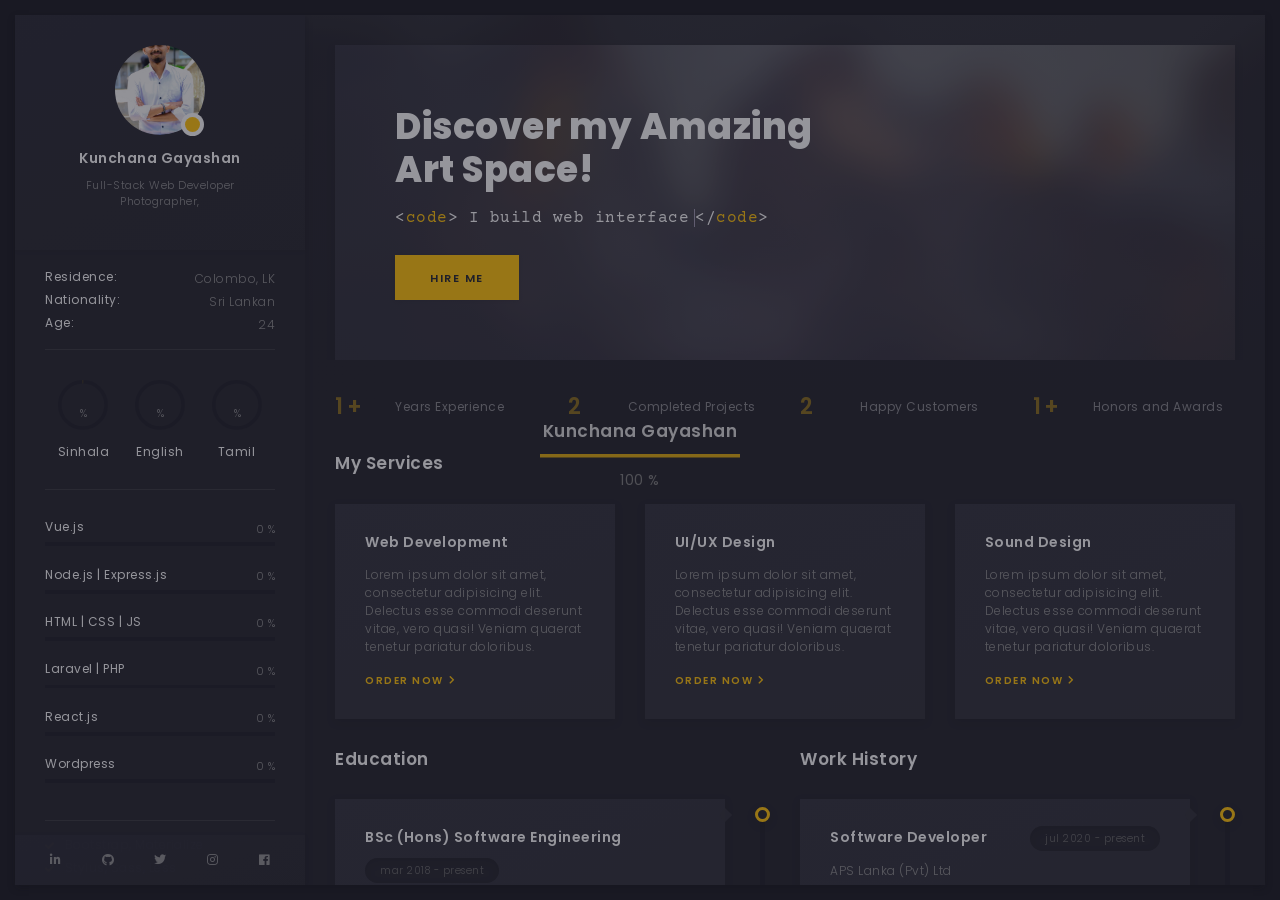
==== commit 4c6969c1: "Update index.html" ====
--- a/index.html
+++ b/index.html
@@ -593,7 +593,7 @@
                               <span class="art-date">dec 2017 - feb 2018</span>
                             </div>
                           </div>
-                          <div>e-Soft Metro Campus</div>
+                          <div>ESOFT Metro Campus</div>
                         </div>
                       </div>
 
@@ -611,7 +611,7 @@
                               <span class="art-date">dec 2017 - dec 2017</span>
                             </div>
                           </div>
-                          <p>e-Soft Metro Campus</p>
+                          <p>ESOFT Metro Campus</p>
                           <!-- <a data-fancybox="diplome" href="files/certificate.jpg"
                             class="art-link art-color-link art-w-chevron">Licence</a> -->
                         </div>
@@ -994,4 +994,4 @@
 
 </body>
 
-</html>+</html>
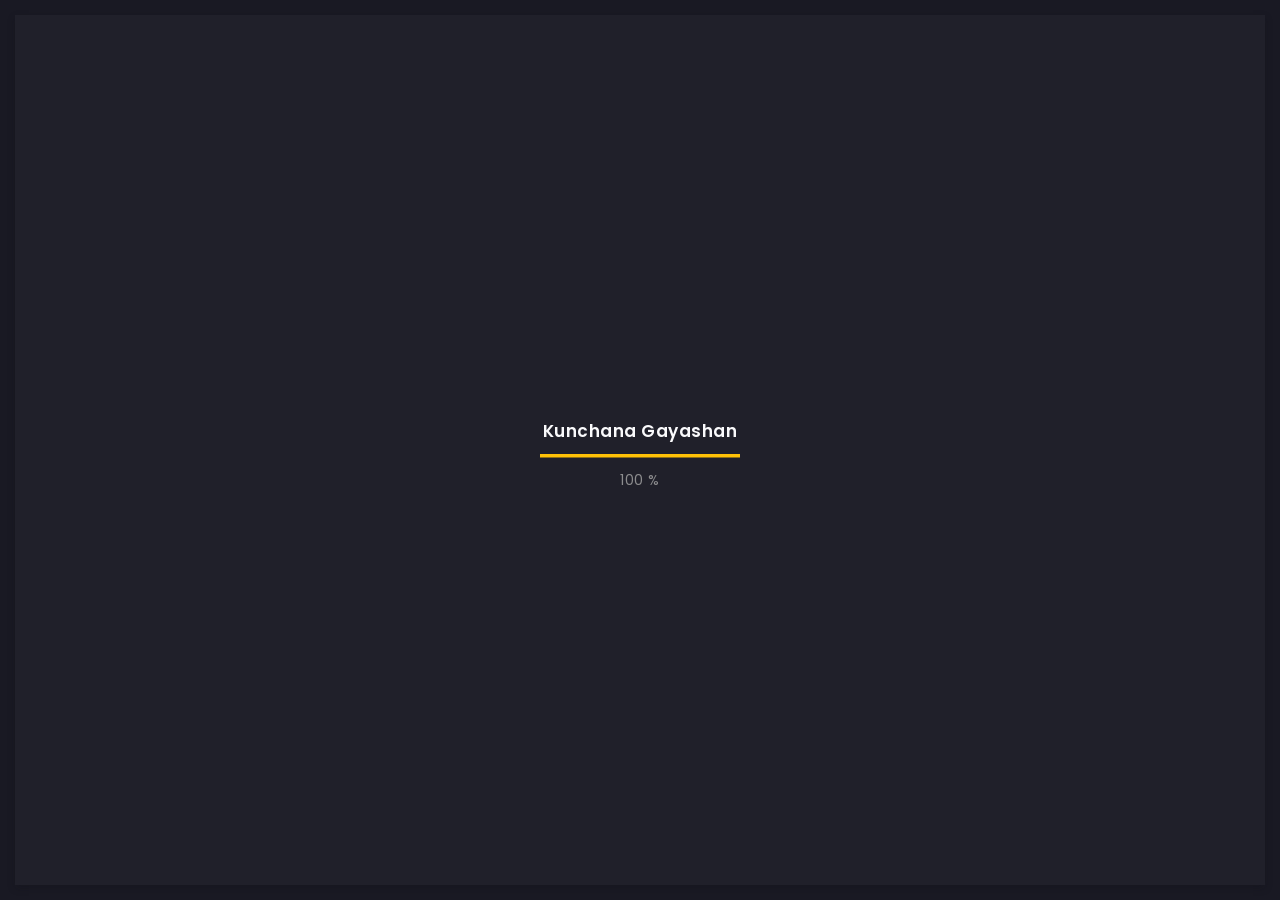
==== commit d0bf89ac: "Update index.html" ====
--- a/index.html
+++ b/index.html
@@ -264,15 +264,15 @@
             <!-- sidebar social -->
             <div class="art-ls-social">
               <!-- social link -->
-              <a href="#." target="_blank"><i class="fab fa-linkedin-in"></i></a>
+              <a href="https://www.linkedin.com/in/kuncha98/" target="_blank"><i class="fab fa-linkedin-in"></i></a>
               <!-- social link -->
-              <a href="#." target="_blank"><i class="fab fa-github"></i></a>
+              <a href="https://github.com/Kuncha98" target="_blank"><i class="fab fa-github"></i></a>
               <!-- social link -->
-              <a href="#." target="_blank"><i class="fab fa-twitter"></i></a>
+              <a href="https://twitter.com/kuncha98" target="_blank"><i class="fab fa-twitter"></i></a>
               <!-- social link -->
-              <a href="#." target="_blank"><i class="fab fa-instagram"></i></a>
+              <a href="https://www.instagram.com/kunchana.portfolio/" target="_blank"><i class="fab fa-instagram"></i></a>
               <!-- social link -->
-              <a href="#." target="_blank"><i class="fab fa-facebook"></i></a>
+              <a href="https://www.facebook.com/kuncha1998/" target="_blank"><i class="fab fa-facebook"></i></a>
             </div>
             <!-- sidebar social end -->
 
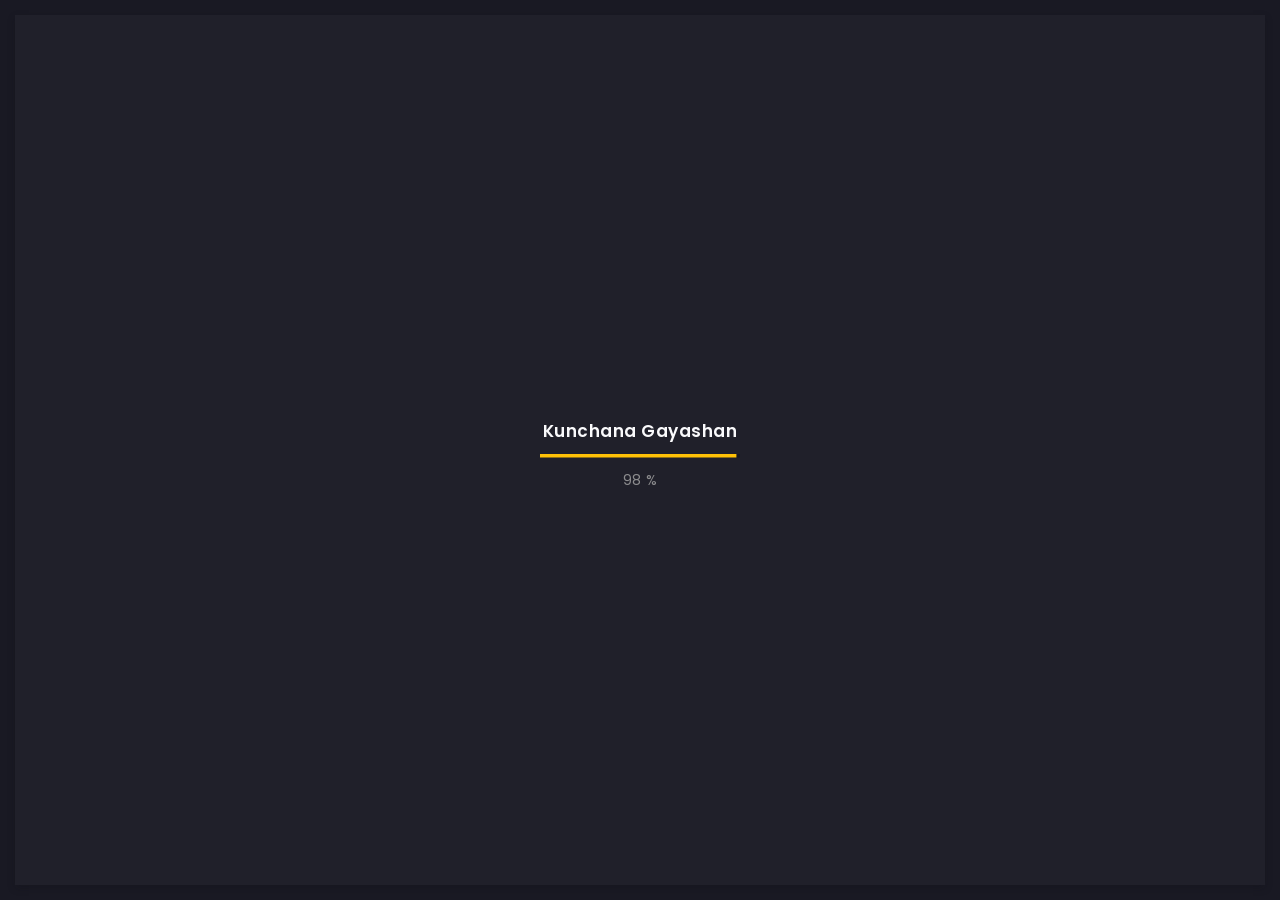
==== commit b9af1b95: "Update index.html" ====
--- a/index.html
+++ b/index.html
@@ -815,7 +815,8 @@
                             <a href="https://t.me/kuncha98"><span>@kuncha98</span></a>
                           </li>
                           <li>
-                            <h6>Skype:</h6><span>kuncha98</span>
+                            <h6>Messenger:</h6>
+                            <a href="https://www.messenger.com/t/100006173164772/"><span>kuncha98</span></a>
                           </li>
                         </ul>
                       </div>
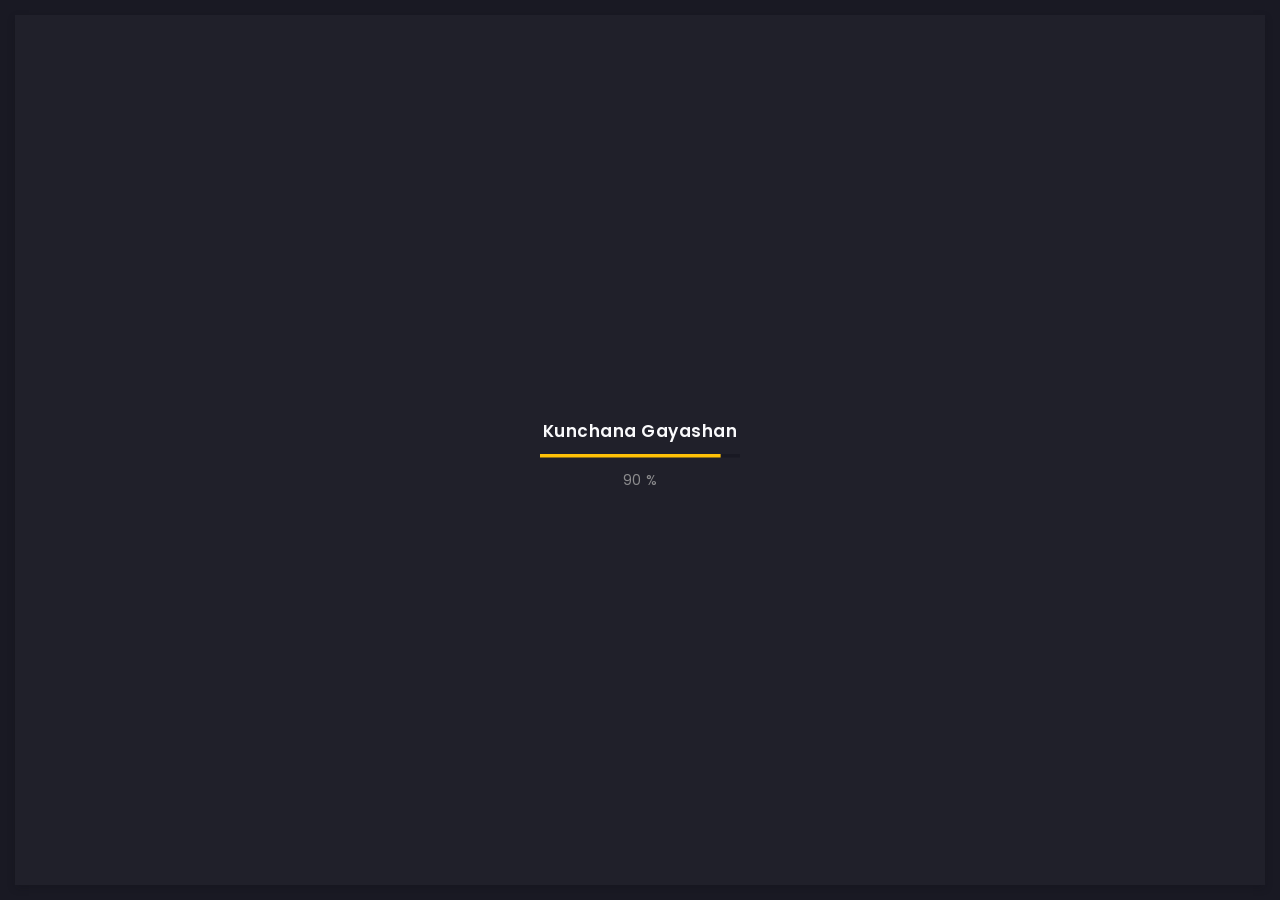
==== commit e79156c8: "Update index.html" ====
--- a/index.html
+++ b/index.html
@@ -816,7 +816,7 @@
                           </li>
                           <li>
                             <h6>Messenger:</h6>
-                            <a href="https://www.messenger.com/t/100006173164772/"><span>kuncha98</span></a>
+                            <a href="https://www.messenger.com/t/100005459613353/"><span>kuncha98</span></a>
                           </li>
                         </ul>
                       </div>
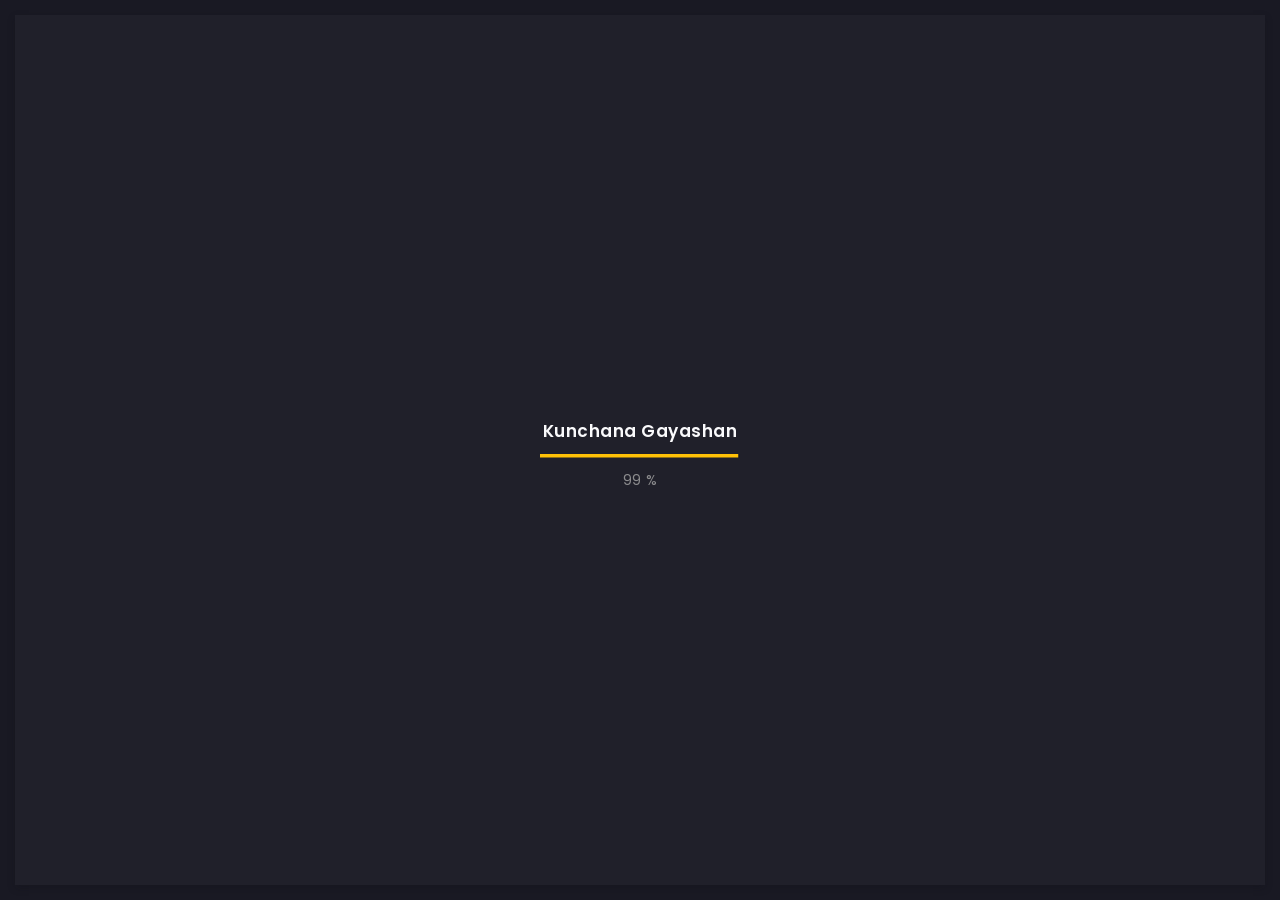
==== commit 7c76d760: "Update index.html" ====
--- a/index.html
+++ b/index.html
@@ -58,8 +58,8 @@
             <div class="art-header">
               <!-- avatar -->
               <div class="art-avatar">
-                <a data-fancybox="avatar" href="img/IMG_6040.JPG" class="art-avatar-curtain">
-                  <img src="img/IMG_6040.JPG" alt="avatar">
+                <a data-fancybox="avatar" href="img/face.png" class="art-avatar-curtain">
+                  <img src="img/face.png" alt="avatar">
                   <i class="fas fa-expand"></i>
                 </a>
                 <!-- available -->
@@ -186,7 +186,7 @@
                 <div class="art-hard-skills-item">
                   <div class="art-skill-heading">
                     <!-- title -->
-                    <h6>Laravel | PHP</h6>
+                    <h6>PHP</h6>
                   </div>
                   <!-- progressbar frame -->
                   <div class="art-line-progress">
@@ -222,6 +222,21 @@
                   <div class="art-line-progress">
                     <!-- progressbar -->
                     <div id="lineprog5"></div>
+                  </div>
+                  <!-- progressbar frame end -->
+                </div>
+                <!-- skill end -->
+
+                <!-- skill -->
+                <div class="art-hard-skills-item">
+                  <div class="art-skill-heading">
+                    <!-- title -->
+                    <h6>Laravel</h6>
+                  </div>
+                  <!-- progressbar frame -->
+                  <div class="art-line-progress">
+                    <!-- progressbar -->
+                    <div id="lineprog7"></div>
                   </div>
                   <!-- progressbar frame end -->
                 </div>
@@ -270,7 +285,8 @@
               <!-- social link -->
               <a href="https://twitter.com/kuncha98" target="_blank"><i class="fab fa-twitter"></i></a>
               <!-- social link -->
-              <a href="https://www.instagram.com/kunchana.portfolio/" target="_blank"><i class="fab fa-instagram"></i></a>
+              <a href="https://www.instagram.com/kunchana.portfolio/" target="_blank"><i
+                  class="fab fa-instagram"></i></a>
               <!-- social link -->
               <a href="https://www.facebook.com/kuncha1998/" target="_blank"><i class="fab fa-facebook"></i></a>
             </div>
@@ -311,7 +327,7 @@
                   <div class="col-lg-12">
 
                     <!-- banner -->
-                    <div class="art-a art-banner" style="background-image: url(img/bg.jpg)">
+                    <div class="art-a art-banner" style="background-image: url(img/bg.png)">
                       <!-- banner back -->
                       <div class="art-banner-back"></div>
                       <!-- banner dec -->
@@ -325,7 +341,7 @@
                           <!-- suptitle -->
                           <div class="art-lg-text art-code mb-25">&lt;<i>code</i>&gt; I build <span class="txt-rotate"
                               data-period="2000"
-                              data-rotate='[ "web interfaces.", "ios and android applications.", "design mocups.", "automation tools." ]'></span>&lt;/<i>code</i>&gt;
+                              data-rotate='[ "web interfaces.", "web applications.", "mockups.", "graphics" ]'></span>&lt;/<i>code</i>&gt;
                           </div>
                           <div class="art-buttons-frame">
                             <!-- button -->
@@ -336,7 +352,7 @@
                         </div>
                         <!-- main title end -->
                         <!-- photo -->
-                        <!-- <img src="img/face-2.png" class="art-banner-photo" alt="Your Name"> -->
+                        <img src="img/face-1.png" class="art-banner-photo" alt="Your Name">
                       </div>
                       <!-- banner overlay end -->
                     </div>
@@ -469,13 +485,17 @@
                       <!-- service content -->
                       <div class="art-service-ib-content">
                         <!-- title -->
-                        <h5 class="mb-15">Web Development</h5>
+                        <h5 class="mb-15" style="text-align: center;">Web Application Development</h5>
                         <!-- text -->
-                        <div class="mb-15">Lorem ipsum dolor sit amet, consectetur adipisicing elit. Delectus esse
-                          commodi deserunt vitae, vero quasi! Veniam quaerat tenetur pariatur doloribus.</div>
+                        <img src="img/service/web.png" alt="avatar" style="display: block;
+                        margin-left: auto;
+                        margin-right: auto;
+                        width: 50%;">
+                        <!-- <div class="mb-15">Lorem ipsum dolor sit amet, consectetur adipisicing elit. Delectus esse
+                          commodi deserunt vitae, vero quasi! Veniam quaerat tenetur pariatur doloribus.</div> -->
                         <!-- button -->
-                        <div class="art-buttons-frame"><a href="#." class="art-link art-color-link art-w-chevron">Order
-                            now</a></div>
+                        <!-- <div class="art-buttons-frame"><a href="#." class="art-link art-color-link art-w-chevron">Order
+                            now</a></div> -->
                       </div>
                       <!-- service content end -->
                     </div>
@@ -492,13 +512,17 @@
                       <!-- service content -->
                       <div class="art-service-ib-content">
                         <!-- title -->
-                        <h5 class="mb-15">UI/UX Design</h5>
+                        <h5 class="mb-15" style="text-align: center;">UI/UX Design</h5>
                         <!-- text -->
-                        <div class="mb-15">Lorem ipsum dolor sit amet, consectetur adipisicing elit. Delectus esse
-                          commodi deserunt vitae, vero quasi! Veniam quaerat tenetur pariatur doloribus.</div>
+                        <img src="img/service/ui.png" alt="avatar" style="display: block;
+                        margin-left: auto;
+                        margin-right: auto;
+                        width: 50%;">
+                        <!-- <div class="mb-15">Lorem ipsum dolor sit amet, consectetur adipisicing elit. Delectus esse
+                          commodi deserunt vitae, vero quasi! Veniam quaerat tenetur pariatur doloribus.</div> -->
                         <!-- button -->
-                        <div class="art-buttons-frame"><a href="#." class="art-link art-color-link art-w-chevron">Order
-                            now</a></div>
+                        <!-- <div class="art-buttons-frame"><a href="#." class="art-link art-color-link art-w-chevron">Order
+                            now</a></div> -->
                       </div>
                       <!-- service content end -->
                     </div>
@@ -515,13 +539,17 @@
                       <!-- service content -->
                       <div class="art-service-ib-content">
                         <!-- title -->
-                        <h5 class="mb-15">Sound Design</h5>
+                        <h5 class="mb-15" style="text-align: center;">Graphics Design</h5>
                         <!-- text -->
-                        <div class="mb-15">Lorem ipsum dolor sit amet, consectetur adipisicing elit. Delectus esse
-                          commodi deserunt vitae, vero quasi! Veniam quaerat tenetur pariatur doloribus.</div>
+                        <img src="img/service/graphics.png" alt="avatar" style="display: block;
+                        margin-left: auto;
+                        margin-right: auto;
+                        width: 50%;">
+                        <!-- <div class="mb-15">Lorem ipsum dolor sit amet, consectetur adipisicing elit. Delectus esse
+                          commodi deserunt vitae, vero quasi! Veniam quaerat tenetur pariatur doloribus.</div> -->
                         <!-- button -->
-                        <div class="art-buttons-frame"><a href="#." class="art-link art-color-link art-w-chevron">Order
-                            now</a></div>
+                        <!-- <div class="art-buttons-frame"><a href="#." class="art-link art-color-link art-w-chevron">Order
+                            now</a></div> -->
                       </div>
                       <!-- service content end -->
                     </div>
@@ -694,8 +722,8 @@
                             </div>
                           </div>
                           <p>Freelance</p>
-                          <a data-fancybox="recommendation" href="#art-recomendation-popup-1"
-                            class="art-link art-color-link art-w-chevron">Recommendation</a>
+                          <!-- <a data-fancybox="recommendation" href="#art-recomendation-popup-1"
+                            class="art-link art-color-link art-w-chevron">Recommendation</a> -->
                         </div>
 
                         <!-- popup -->
@@ -807,7 +835,7 @@
                         <ul>
                           <li>
                             <h6>Email:</h6>
-                            <a href="mailto:kunchanagayashan.official@gmail.com"><span>kunchanagayashan.official@gmail.com</span>
+                            <a href="mailto:kunchanagayashan.official@gmail.com"><span>kunchanagayashan...</span>
                             </a>
                           </li>
                           <li>
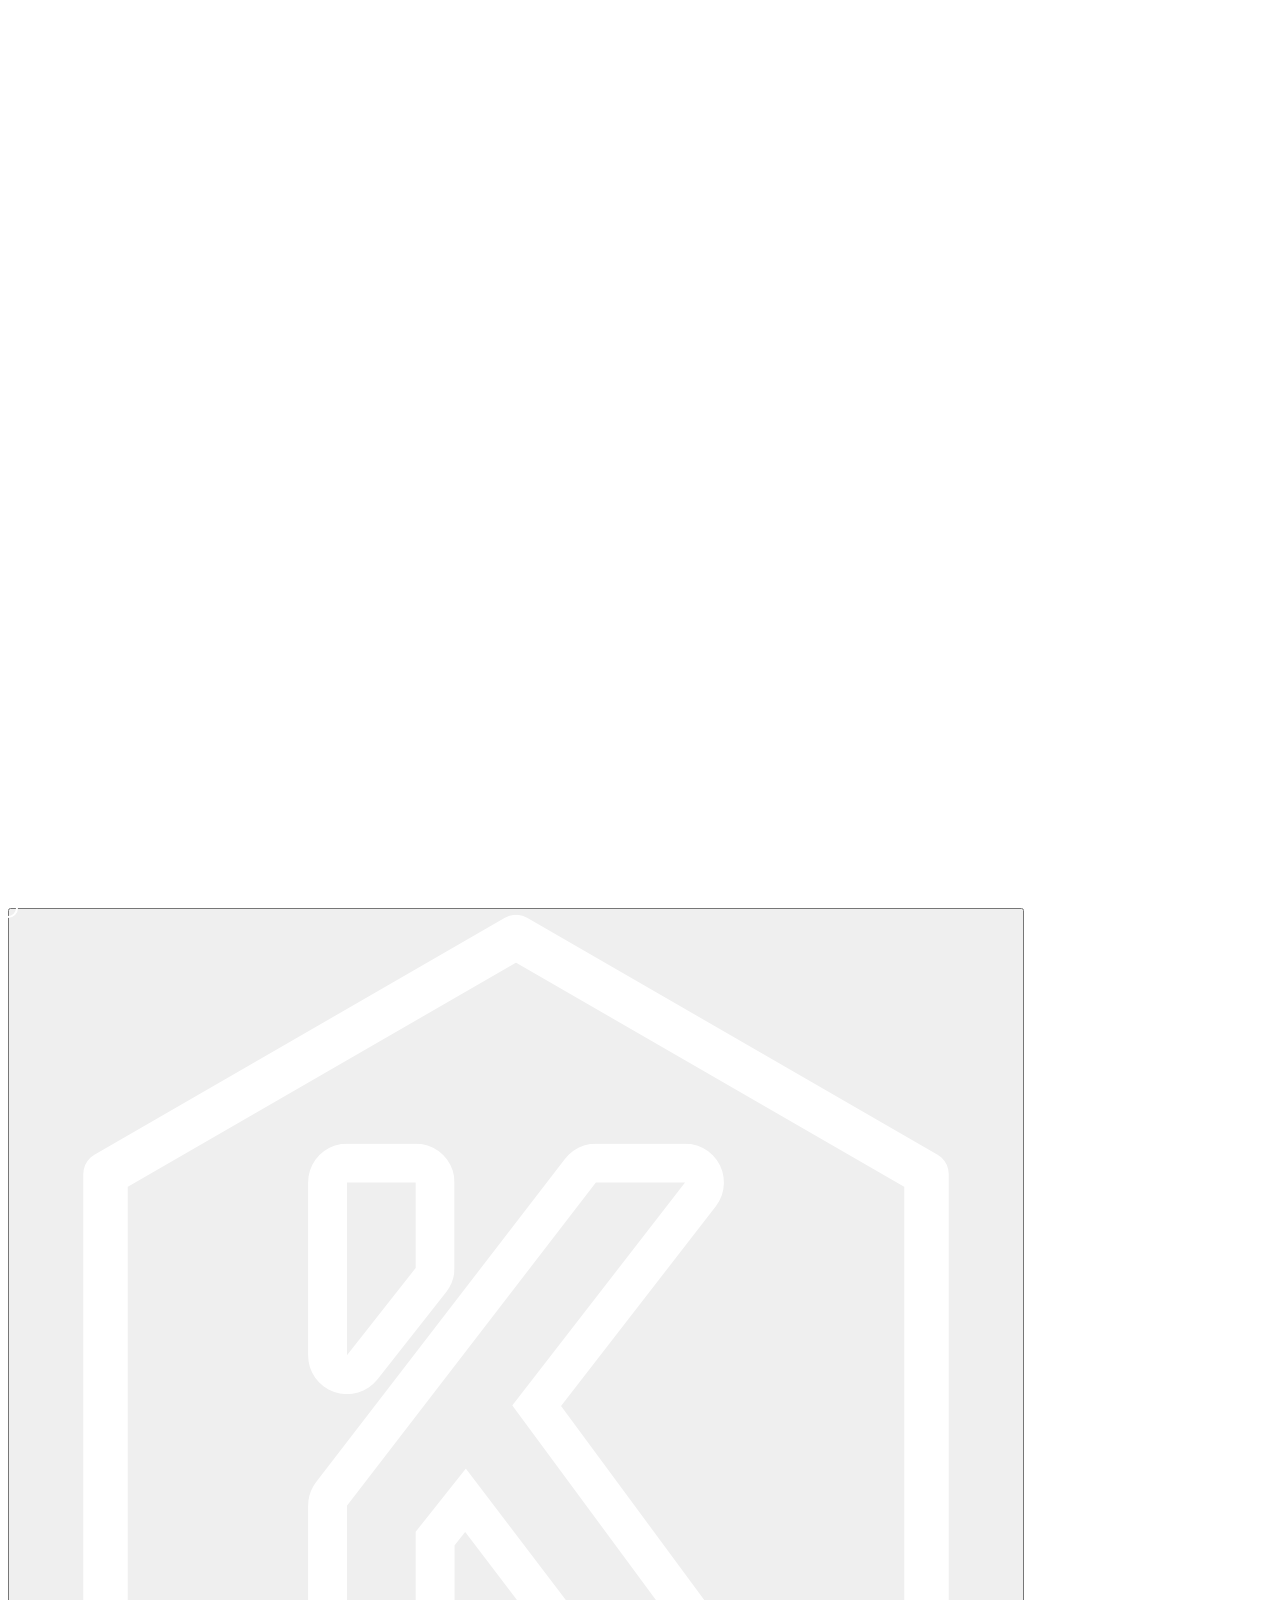
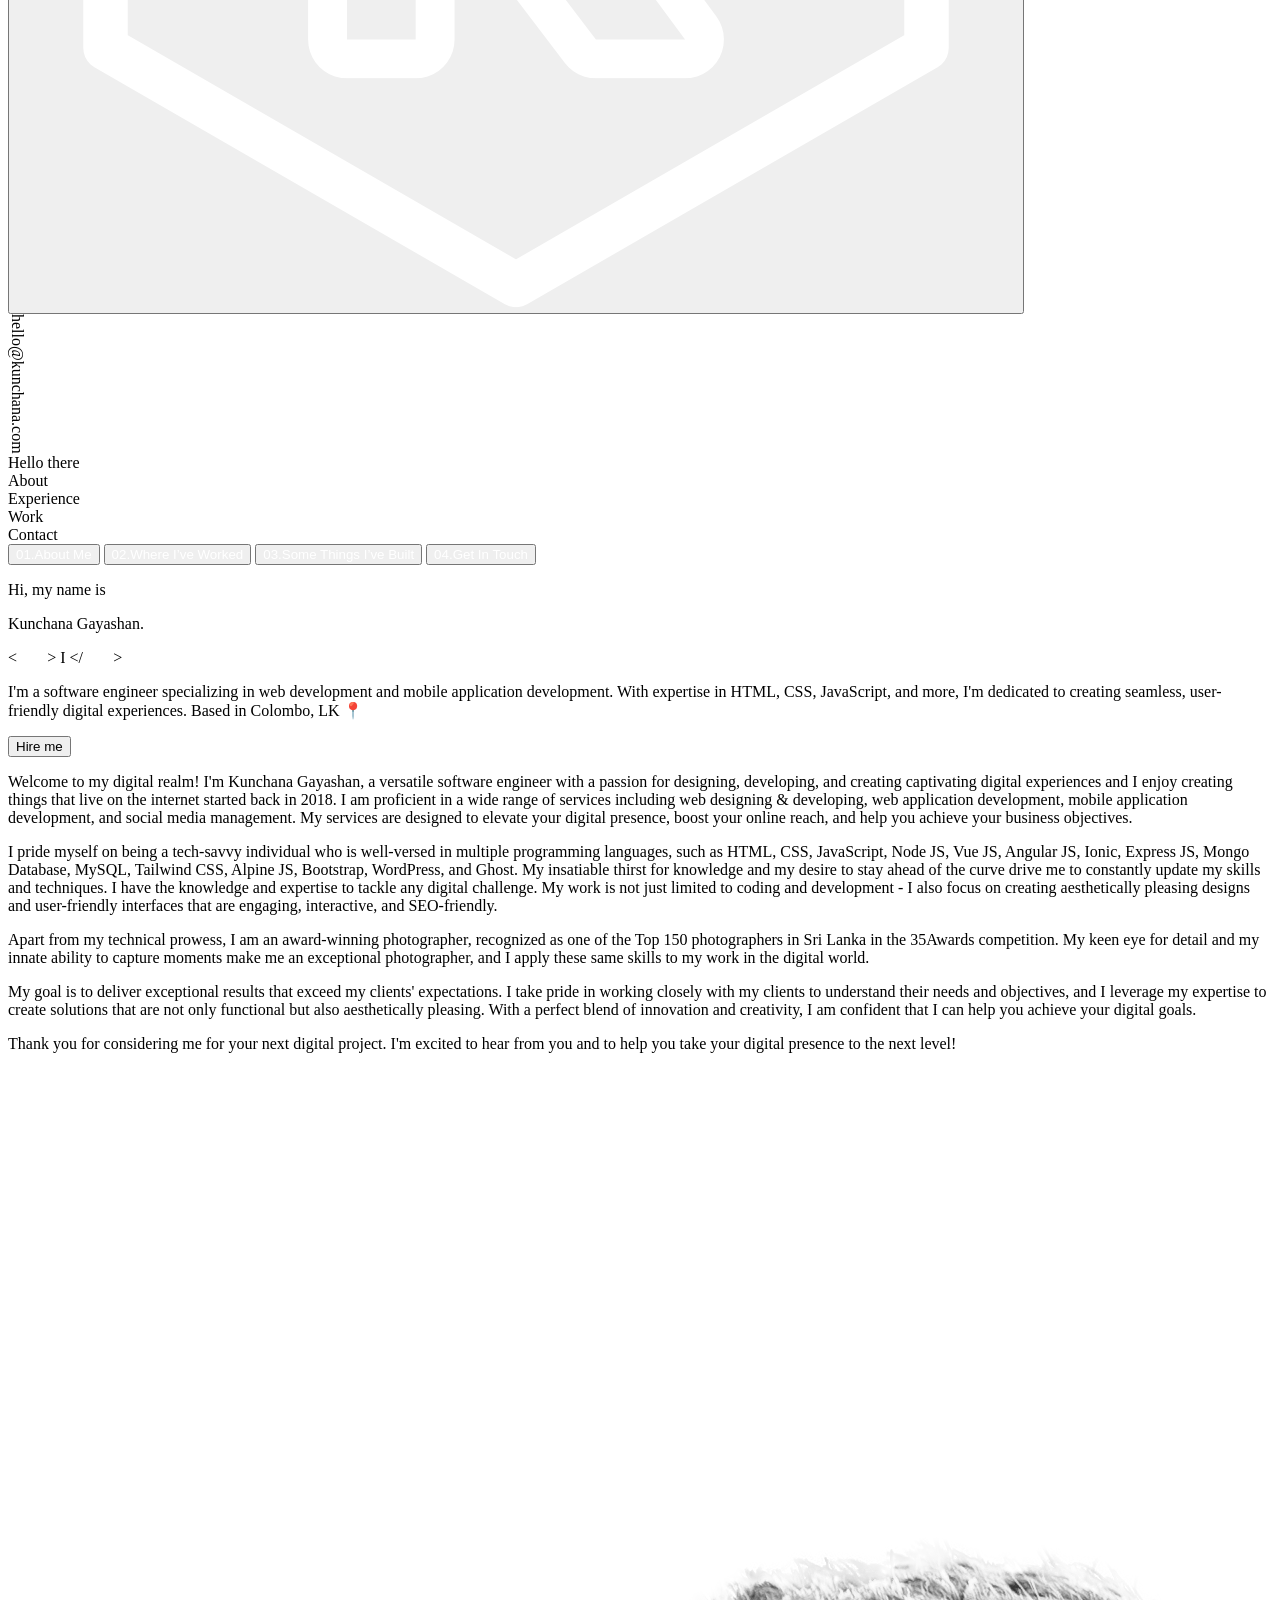
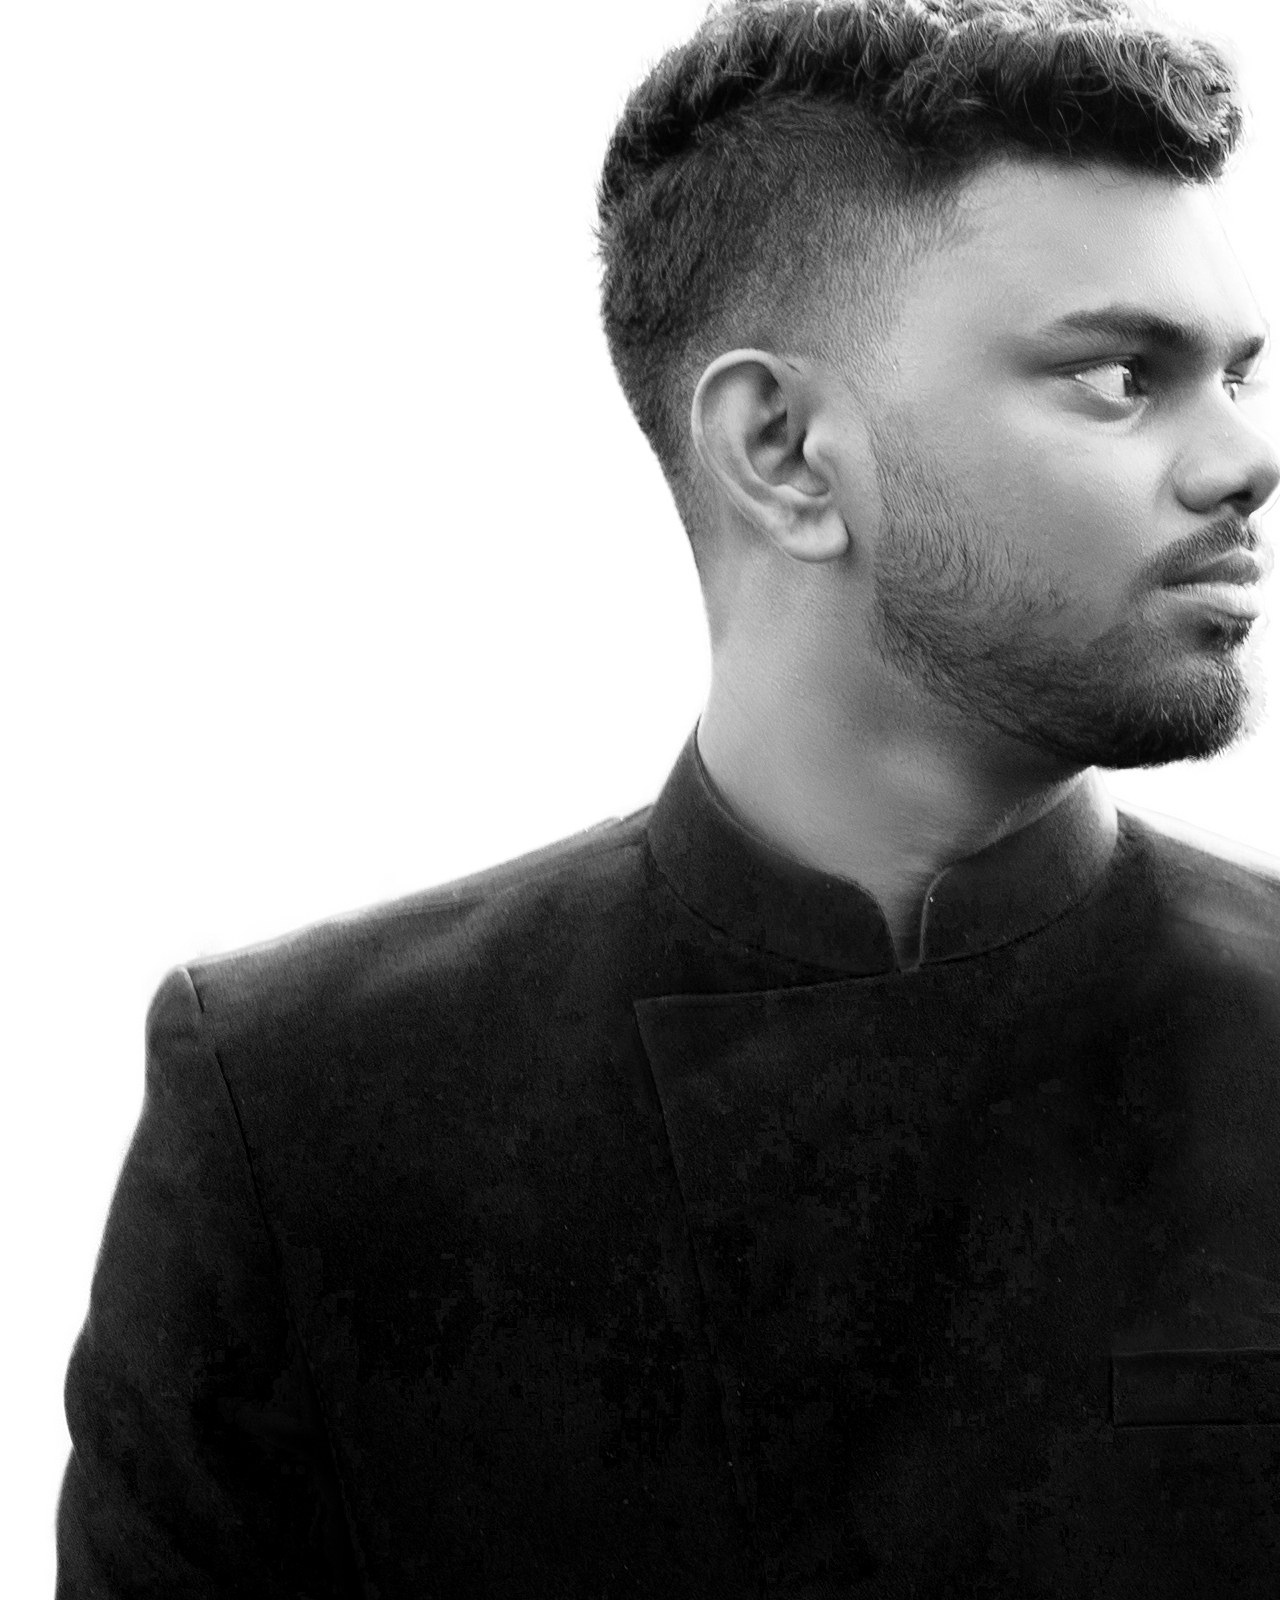
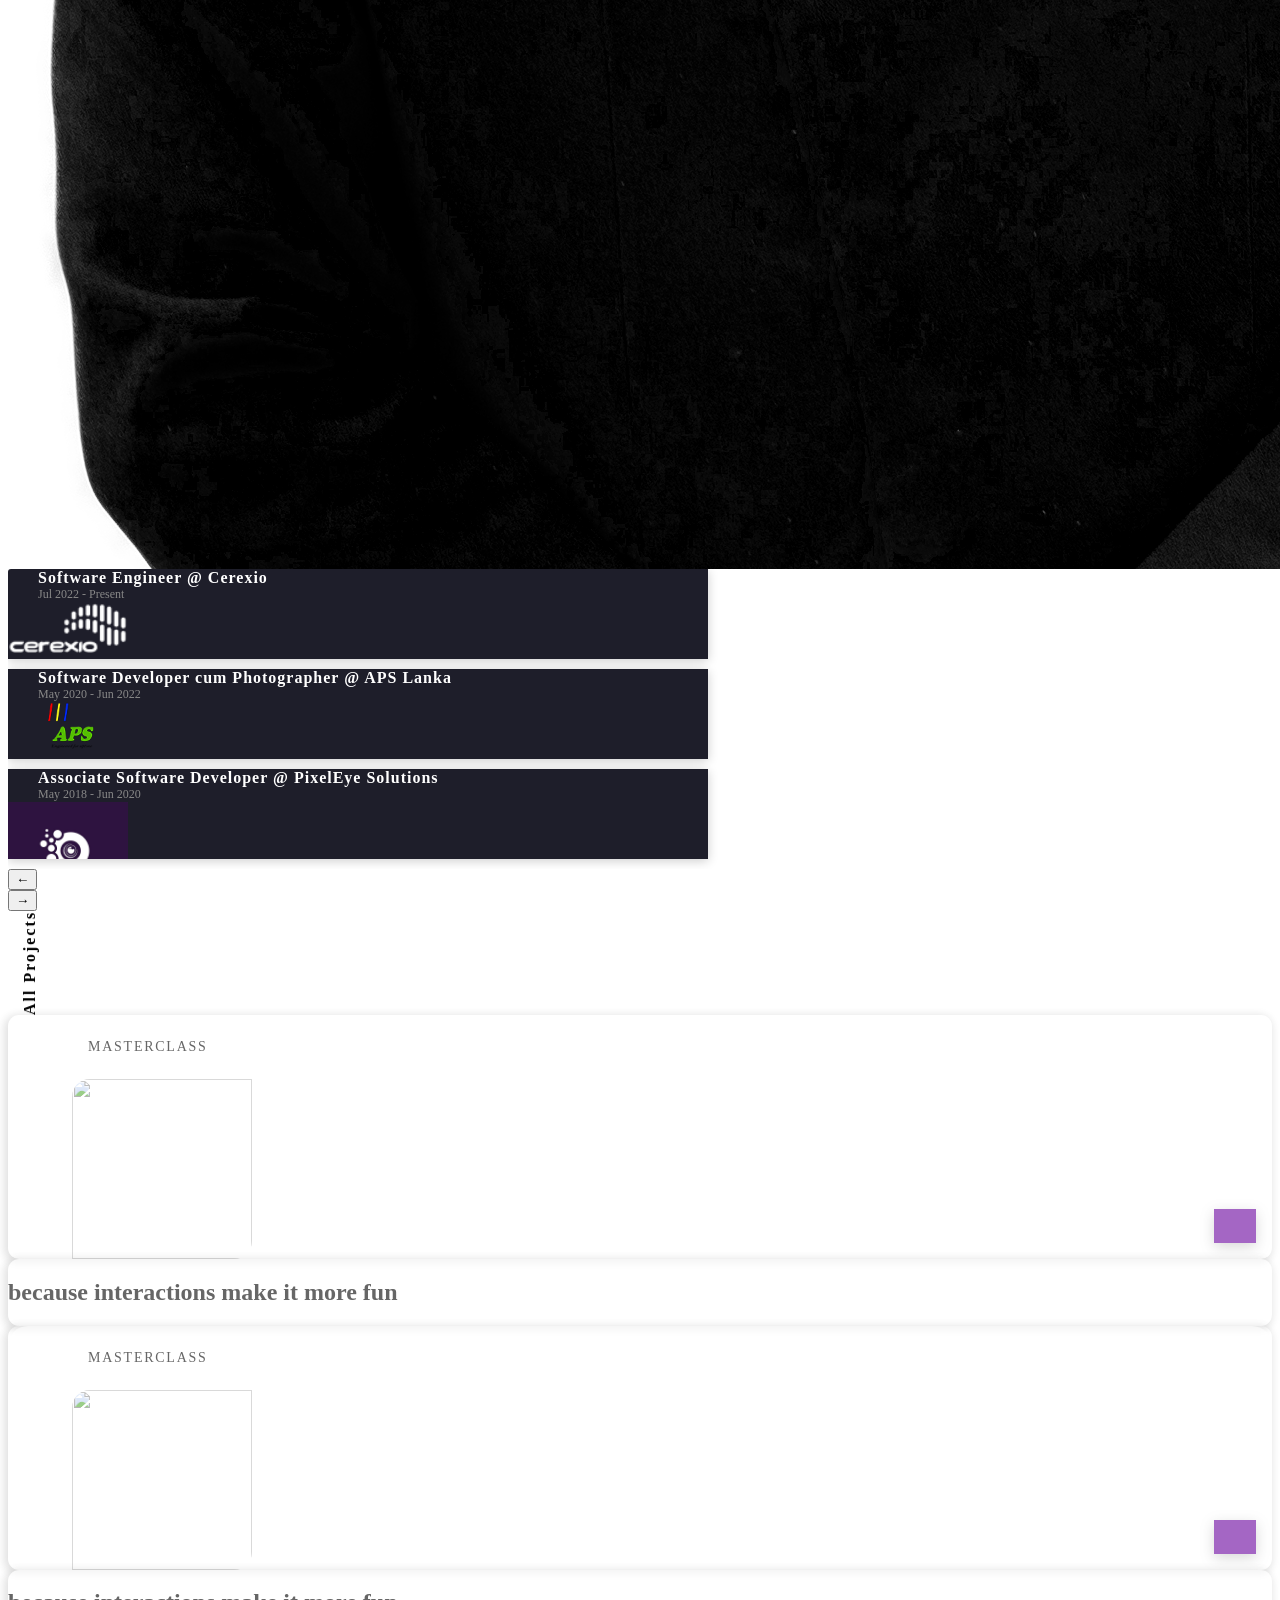
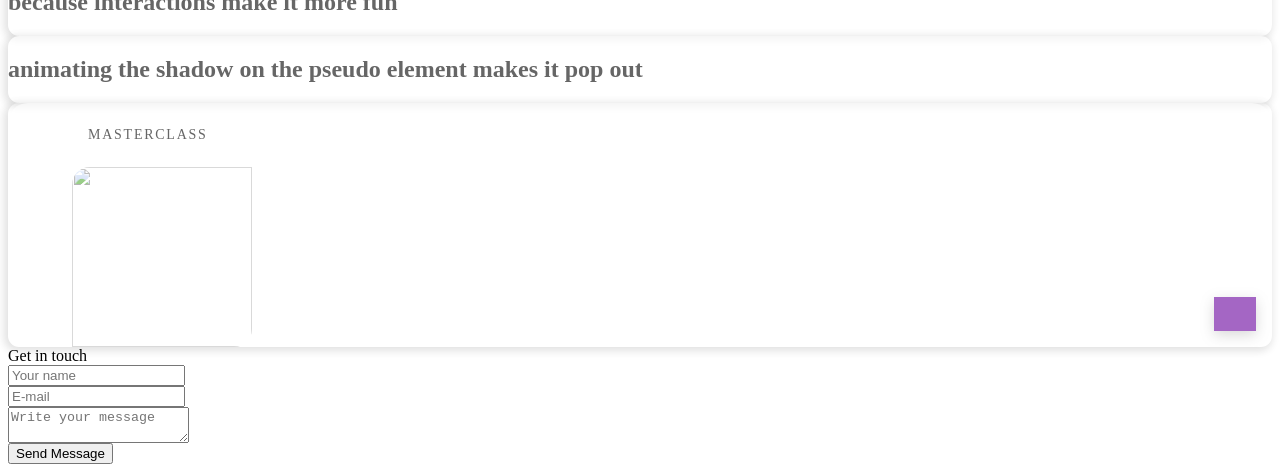
==== commit 53986333: "Add files via upload" ====
--- a/index.html
+++ b/index.html
@@ -1,1026 +1,612 @@
-<!doctype html>
-<html lang="zxx">
+<html lang="en">
+  <head>
+    <title>Kunchana.Portfolio</title>
+    <link
+      rel="apple-touch-icon"
+      sizes="180x180"
+      href="assets/img/favicon/apple-touch-icon.png"
+    />
+    <link
+      rel="icon"
+      type="image/png"
+      sizes="32x32"
+      href="assets/img/favicon/favicon-32x32.png"
+    />
+    <link
+      rel="icon"
+      type="image/png"
+      sizes="16x16"
+      href="assets/img/favicon/favicon-16x16.png"
+    />
+    <link rel="manifest" href="assets/img/favicon/site.webmanifest" />
 
-<head>
-  <!-- Required meta tags -->
-  <meta charset="utf-8">
-  <meta name="viewport" content="width=device-width, initial-scale=1, shrink-to-fit=no">
-  <!-- color of address bar in mobile browser -->
-  <meta name="theme-color" content="#2B2B35">
-  <!-- favicon  -->
-  <link rel="shortcut icon" href="img/thumbnail.ico" type="image/x-icon">
-  <!-- bootstrap css -->
-  <link rel="stylesheet" href="css/plugins/bootstrap.min.css">
-  <!-- font awesome css -->
-  <link rel="stylesheet" href="css/plugins/font-awesome.min.css">
-  <!-- swiper css -->
-  <link rel="stylesheet" href="css/plugins/swiper.min.css">
-  <!-- fancybox css -->
-  <link rel="stylesheet" href="css/plugins/fancybox.min.css">
-  <!-- main css -->
-  <link rel="stylesheet" href="css/style.css">
+    <script
+      defer
+      src="https://cdn.jsdelivr.net/npm/alpinejs@3.x.x/dist/cdn.min.js"
+    ></script>
+    <script
+      defer
+      src="https://cdnjs.cloudflare.com/ajax/libs/gsap/1.20.3/TweenMax.min.js"
+    ></script>
+    <script src="https://cdn.jsdelivr.net/npm/feather-icons/dist/feather.min.js"></script>
+    <script src="https://cdn.tailwindcss.com"></script>
+    <script src="https://cdn.jsdelivr.net/npm/typed.js@2.0.12"></script>
+    <script src="https://cdnjs.cloudflare.com/ajax/libs/jquery/3.3.1/jquery.min.js"></script>
+    <script src="https://maxcdn.bootstrapcdn.com/bootstrap/3.3.6/js/bootstrap.min.js"></script>
+    <link rel="stylesheet" href="assets/css/style.css" />
+    <!-- Google Fonts -->
+    <link rel="preconnect" href="https://fonts.googleapis.com" />
+    <link rel="preconnect" href="https://fonts.gstatic.com" crossorigin />
+    <link
+      href="https://fonts.googleapis.com/css2?family=Roboto+Mono&display=swap"
+      rel="stylesheet"
+    />
+    <!-- Google Fonts End -->
+    <script src="https://unpkg.com/@lottiefiles/lottie-player@latest/dist/lottie-player.js"></script>
+    <script>
+      tailwind.config = {
+        theme: {
+          fontFamily: {
+            robotoMono: ['"Roboto Mono", monospace'],
+          },
+        },
+      };
+    </script>
+  </head>
 
-  <title>kunchana.portfolio</title>
-</head>
+  <body
+    x-data="{ projects: [], loading : 'boolean' }"
+    x-init="(async () => {
+      loading = true;
+  const response = await fetch('https://kunchana-12bb.restdb.io/rest/works', {
+                      headers: {
+                        'content-type': 'application/json',
+                        'x-apikey': '640886e4bc22d22cf7b25ccb',
+                        'cache-control': 'no-cache',
+                      }
+                  })
+  if (! response.ok) alert(`Something went wrong: ${response.status} - ${response.statusText}`)
+  projects = await response.json();
+  loading = false
+             })"
+    class="bg-[#191923] text-slate-400 select-none"
+  >
+    <div class="loading" x-show="loading">
+      <div class="loader">
+        <span class="loader-text">loading</span>
+        <span class="load"></span>
+      </div>
+    </div>
 
-<body>
-
-  <!-- app -->
-  <div class="art-app art-app-onepage">
-
-    <!-- mobile top bar -->
-    <div class="art-mobile-top-bar"></div>
-
-    <!-- app wrapper -->
-    <div class="art-app-wrapper">
-
-      <!-- app container end -->
-      <div class="art-app-container">
-
-        <!-- info bar -->
-        <div class="art-info-bar">
-
-          <!-- menu bar frame -->
-          <div class="art-info-bar-frame">
-
-            <!-- info bar header -->
-            <div class="art-info-bar-header">
-              <!-- info bar button -->
-              <a class="art-info-bar-btn" href="#.">
-                <!-- icon -->
-                <i class="fas fa-ellipsis-v"></i>
-              </a>
-              <!-- info bar button end -->
+    <div x-data="{selected : 'first'}" x-show="!loading">
+      <!-- Cursor -->
+      <div class="cursor"></div>
+      <!-- Cursor End -->
+      <!-- Logo & Social -->
+      <div
+        class="flex items-center justify-between fixed left-24 right-24 top-24 z-20"
+      >
+        <div class="flex items-center">
+          <div class="block w-24 h-px mr-3 bg-[#fff]"></div>
+          <button
+            @click="selected = 'first'"
+            @focus="selected = 'first'"
+            class="w-full font-robotoMono"
+            :class="selected === 'first' ? ' text-[#fff]' : ''"
+          >
+            <div class="hover:scale-125 transition-transform duration-700">
+              <img src="assets/img/main-logo.png" alt="" class="w-12" />
             </div>
-            <!-- info bar header end -->
-
-            <!-- info bar header -->
-            <div class="art-header">
-              <!-- avatar -->
-              <div class="art-avatar">
-                <a data-fancybox="avatar" href="img/face.png" class="art-avatar-curtain">
-                  <img src="img/face.png" alt="avatar">
-                  <i class="fas fa-expand"></i>
-                </a>
-                <!-- available -->
-                <div class="art-lamp-light">
-                  <!-- add class 'art-not-available' if not available-->
-                  <div class="art-available-lamp"></div>
-                </div>
+          </button>
+        </div>
+        <div class="flex items-center">
+          <i
+            class="h-4 w-4 mr-3 hover:scale-150 hover:text-white transition-transform duration-700"
+            data-feather="linkedin"
+          ></i>
+          <i
+            class="h-4 w-4 mr-3 hover:scale-150 hover:text-white transition-transform duration-700"
+            data-feather="instagram"
+          ></i>
+          <i
+            class="h-4 w-4 mr-3 hover:scale-150 hover:text-white transition-transform duration-700"
+            data-feather="twitter"
+          ></i>
+          <i
+            class="h-4 w-4 mr-3 hover:scale-150 hover:text-white transition-transform duration-700"
+            data-feather="github"
+          ></i>
+          <div class="block w-24 h-px ml-3 bg-[#fff]"></div>
+        </div>
+      </div>
+      <!-- Logo & Social End -->
+      <!-- <lottie-player
+        src="assets/animation/138767-laptop-animatiion.json"
+        background="transparent"
+        speed="1"
+        style="width: 300px; height: 300px"
+        loop
+        autoplay
+      ></lottie-player> -->
+      <!-- Background Side Text -->
+      <div
+        class="fixed right-24 bottom-0 text-xs tracking-[3px] flex font-robotoMono z-20"
+        style="writing-mode: vertical-rl"
+      >
+        <div
+          class="hover:scale-105 hover:text-white transition-transform duration-700"
+        >
+          hello@kunchana.com
+        </div>
+        <div class="block w-px h-24 mt-4 mx-auto bg-[#fff]"></div>
+      </div>
+      <!-- Background Side Text End -->
+      <div class="container mx-auto h-screen">
+        <div class="flex flex-row h-full">
+          <!-- Water Mark -->
+          <div
+            class="fixed bottom-0 opacity-[.04] font-robotoMono font-black text-[13rem] z-10"
+          >
+            <div x-show="selected === 'first'">Hello there</div>
+            <div x-show="selected === 'second'">About</div>
+            <div x-show="selected === 'third'">Experience</div>
+            <div x-show="selected === 'fourth'">Work</div>
+            <div x-show="selected === 'fifth'">Contact</div>
+          </div>
+          <!-- Water Mark End -->
+          <!-- Menu Buttons -->
+          <div
+            class="basis-1/4 h-full bg-[#191923] mr-2 place-content-center hidden lg:grid"
+          >
+            <div
+              @keydown.right="$focus.wrap().next()"
+              @keydown.left="$focus.wrap().previous()"
+              class="grid gap-y-4 z-10"
+            >
+              <button
+                @click="selected = 'second'"
+                @focus="selected = 'second'"
+                class="w-full text-start font-robotoMono hover:scale-125 transition-transform duration-700"
+                :class="selected === 'second' ? 'font-bold text-[#fff]' : ''"
+              >
+                <div class="hover-item">
+                  <span class="text-[#fff] mr-0.5">01.</span
+                  ><span
+                    :class="selected === 'second' ? 'font-bold text-[#fff]' : ''"
+                  >
+                    About Me</span
+                  >
+                </div>
+              </button>
+              <button
+                @click="selected = 'third'"
+                @focus="selected = 'third'"
+                class="w-full text-start font-robotoMono hover:scale-125 transition-transform duration-700"
+                :class="selected === 'third' ? 'font-bold text-[#fff]' : ''"
+              >
+                <div class="hover-item">
+                  <span class="text-[#fff] mr-0.5">02.</span
+                  ><span
+                    :class="selected === 'third' ? 'font-bold text-[#fff]' : ''"
+                  >
+                    Where I’ve Worked</span
+                  >
+                </div>
+              </button>
+              <button
+                @click="selected = 'fourth'"
+                @focus="selected = 'fourth'"
+                class="w-full text-start font-robotoMono hover:scale-125 transition-transform duration-700"
+                :class="selected === 'fourth' ? 'font-bold text-[#fff]' : ''"
+              >
+                <div class="hover-item">
+                  <span class="text-[#fff] mr-0.5">03.</span
+                  ><span
+                    :class="selected === 'fourth' ? 'font-bold text-[#fff]' : ''"
+                  >
+                    Some Things I’ve Built</span
+                  >
+                </div>
+              </button>
+              <button
+                @click="selected = 'fifth'"
+                @focus="selected = 'fifth'"
+                class="w-full text-start font-robotoMono hover:scale-125 transition-transform duration-700"
+                :class="selected === 'fifth' ? 'font-bold text-[#fff]' : ''"
+              >
+                <div class="hover-item">
+                  <span class="text-[#fff] mr-0.5">04.</span
+                  ><span
+                    :class="selected === 'fifth' ? 'font-bold text-[#fff]' : ''"
+                  >
+                    Get In Touch</span
+                  >
+                </div>
+              </button>
+            </div>
+          </div>
+          <!-- Menu Buttons End -->
+          <!-- Contents -->
+          <div
+            class="grid basis-full lg:basis-3/4 h-full bg-[#191923] place-content-center"
+          >
+            <div
+              class="z-10 h-screen flex items-center justify-center"
+              x-show="selected === 'first'"
+            >
+              <div class="columns-1 mx-20">
+                <p class="font-robotoMono text-[#fff] mb-8">Hi, my name is</p>
+                <p class="text-7xl text-slate-200 font-bold mb-8">
+                  Kunchana Gayashan.
+                </p>
+                <div
+                  class="text-3xl font-robotoMono text-slate-300 font-bold mb-8"
+                >
+                  &lt;<span class="text-[#fff] font-serif">code</span>&gt; I
+                  <span id="typed"></span>&lt;/<span
+                    class="text-[#fff] font-serif"
+                    >code</span
+                  >&gt;
+                </div>
+                <p class="w-2/3 mb-8">
+                  I'm a software engineer specializing in web development and
+                  mobile application development. With expertise in HTML, CSS,
+                  JavaScript, and more, I'm dedicated to creating seamless,
+                  user-friendly digital experiences. Based in Colombo, LK
+                  &#x1F4CD;
+                </p>
+                <button
+                  class="border rounded-sm border-[#fff] text-[#fff] py-2.5 px-8 font-robotoMono hover:bg-[#ffffff1f] hover:scale-105 transition-transform duration-700"
+                >
+                  Hire me
+                </button>
               </div>
-              <!-- avatar end -->
-              <!-- name -->
-              <h5 class="art-name mb-10">Kunchana Gayashan</h5>
-              <!-- post -->
-              <div class="art-sm-text">Full-Stack Web Developer <br>Photographer, </div>
             </div>
-            <!-- info bar header end -->
-
-            <!-- scroll frame -->
-            <div id="scrollbar2" class="art-scroll-frame">
-
-              <!-- info bar about -->
-              <div class="art-table p-15-15">
-                <!-- about text -->
-                <ul>
-                  <!-- country -->
-                  <li>
-                    <h6>Residence:</h6><span>Colombo, LK</span>
-                  </li>
-                  <!-- city -->
-                  <li>
-                    <h6>Nationality:</h6><span>Sri Lankan</span>
-                  </li>
-                  <!-- age -->
-                  <li>
-                    <h6>Age:</h6><span>24</span>
-                  </li>
-                </ul>
+            <div
+              class="z-10 h-screen flex items-center justify-center"
+              x-show="selected === 'second'"
+            >
+              <div class="columns-1 ml-20 mr-40">
+                <div
+                  class="h-[65vh] overflow-y-auto flex flex-row no-scrollbar"
+                >
+                  <div class="basis-3/4 h-full mr-12">
+                    <p class="mb-4">
+                      Welcome to my digital realm! I'm Kunchana Gayashan, a
+                      versatile software engineer with a passion for designing,
+                      developing, and creating captivating digital experiences
+                      and I enjoy creating things that live on the internet
+                      started back in 2018. I am proficient in a wide range of
+                      services including web designing & developing, web
+                      application development, mobile application development,
+                      and social media management. My services are designed to
+                      elevate your digital presence, boost your online reach,
+                      and help you achieve your business objectives.
+                    </p>
+                    <p class="mb-4">
+                      I pride myself on being a tech-savvy individual who is
+                      well-versed in multiple programming languages, such as
+                      HTML, CSS, JavaScript, Node JS, Vue JS, Angular JS, Ionic,
+                      Express JS, Mongo Database, MySQL, Tailwind CSS, Alpine
+                      JS, Bootstrap, WordPress, and Ghost. My insatiable thirst
+                      for knowledge and my desire to stay ahead of the curve
+                      drive me to constantly update my skills and techniques. I
+                      have the knowledge and expertise to tackle any digital
+                      challenge. My work is not just limited to coding and
+                      development - I also focus on creating aesthetically
+                      pleasing designs and user-friendly interfaces that are
+                      engaging, interactive, and SEO-friendly.
+                    </p>
+                    <p class="mb-4">
+                      Apart from my technical prowess, I am an award-winning
+                      photographer, recognized as one of the Top 150
+                      photographers in Sri Lanka in the 35Awards competition. My
+                      keen eye for detail and my innate ability to capture
+                      moments make me an exceptional photographer, and I apply
+                      these same skills to my work in the digital world.
+                    </p>
+                    <p class="mb-4">
+                      My goal is to deliver exceptional results that exceed my
+                      clients' expectations. I take pride in working closely
+                      with my clients to understand their needs and objectives,
+                      and I leverage my expertise to create solutions that are
+                      not only functional but also aesthetically pleasing. With
+                      a perfect blend of innovation and creativity, I am
+                      confident that I can help you achieve your digital goals.
+                    </p>
+                    <p class="mb-4">
+                      Thank you for considering me for your next digital
+                      project. I'm excited to hear from you and to help you take
+                      your digital presence to the next level!
+                    </p>
+                  </div>
+                  <div class="basis-1/4">
+                    <div class="fixed z-10">
+                      <img src="assets/img/main.png" alt="" class="w-56" />
+                    </div>
+                  </div>
+                </div>
               </div>
-              <!-- info bar about end -->
-
-              <!-- divider -->
-              <div class="art-ls-divider"></div>
-
-              <!-- language skills -->
-              <div class="art-lang-skills p-30-15">
-
-                <!-- skill -->
-                <div class="art-lang-skills-item">
-                  <div id="circleprog1" class="art-cirkle-progress"></div>
-                  <!-- title -->
-                  <h6>Sinhala</h6>
-                </div>
-                <!-- skill end -->
-
-                <!-- skill -->
-                <div class="art-lang-skills-item">
-                  <div id="circleprog2" class="art-cirkle-progress"></div>
-                  <!-- title -->
-                  <h6>English</h6>
-                </div>
-                <!-- skill end -->
-
-                <!-- skill -->
-                <div class="art-lang-skills-item">
-                  <div id="circleprog3" class="art-cirkle-progress"></div>
-                  <h6>Tamil</h6>
-                </div>
-                <!-- skill end -->
-
+            </div>
+            <div
+              class="z-10 h-screen flex items-center justify-center"
+              x-show="selected === 'third'"
+            >
+              <div class="column-1 mx-20">
+                <div class="list flex flex-col">
+                  <div class="card flex flex-row justify-between items-center">
+                    <div class="flex flex-col info">
+                      <div class="title">Software Engineer @ Cerexio</div>
+                      <div class="author">Jul 2022 - Present</div>
+                      <div class="bottom summary">
+                        Lorem, ipsum dolor sit amet consectetur adipisicing
+                        elit. Quod ratione impedit temporibus maiores autem
+                        aperiam assumenda exercitationem, quisquam nobis esse.
+                      </div>
+                    </div>
+                    <img
+                      src="assets/img/experience/cerexio.png"
+                      class="mx-2 book"
+                    />
+                  </div>
+                  <div class="card flex flex-row justify-between items-center">
+                    <div class="flex flex-col info">
+                      <div class="title">
+                        Software Developer cum Photographer @ APS Lanka
+                      </div>
+                      <div class="author">May 2020 - Jun 2022</div>
+                      <div class="bottom summary">
+                        Lorem, ipsum dolor sit amet consectetur adipisicing
+                        elit. Quod ratione impedit temporibus maiores autem
+                        aperiam assumenda exercitationem, quisquam nobis esse.
+                      </div>
+                    </div>
+                    <img
+                      src="assets/img/experience/aps.png"
+                      class="mx-2 book"
+                    />
+                  </div>
+                  <div class="card flex flex-row justify-between items-center">
+                    <div class="flex flex-col info">
+                      <div class="title">
+                        Associate Software Developer @ PixelEye Solutions
+                      </div>
+                      <div class="author">May 2018 - Jun 2020</div>
+                      <div class="bottom summary">
+                        Lorem, ipsum dolor sit amet consectetur adipisicing
+                        elit. Quod ratione impedit temporibus maiores autem
+                        aperiam assumenda exercitationem, quisquam nobis esse.
+                      </div>
+                    </div>
+                    <img
+                      src="assets/img/experience/pixeleye.jpg"
+                      class="mx-2 book"
+                    />
+                  </div>
+                </div>
               </div>
-              <!-- language skills end -->
-
-              <!-- divider -->
-              <div class="art-ls-divider"></div>
-
-              <!-- hard skills -->
-              <div class="art-hard-skills p-30-15">
-
-                <!-- skill -->
-                <div class="art-hard-skills-item">
-                  <div class="art-skill-heading">
-                    <!-- title -->
-                    <h6>Vue.js</h6>
-                  </div>
-                  <!-- progressbar frame -->
-                  <div class="art-line-progress">
-                    <!-- progressbar -->
-                    <div id="lineprog1"></div>
-                  </div>
-                  <!-- progressbar frame end -->
-                </div>
-                <!-- skill end -->
-
-                <!-- skill -->
-                <div class="art-hard-skills-item">
-                  <div class="art-skill-heading">
-                    <!-- title -->
-                    <h6>Node.js | Express.js</h6>
-                  </div>
-                  <!-- progressbar frame -->
-                  <div class="art-line-progress">
-                    <!-- progressbar -->
-                    <div id="lineprog6"></div>
-                  </div>
-                  <!-- progressbar frame end -->
-                </div>
-                <!-- skill end -->
-
-                <!-- skill -->
-                <div class="art-hard-skills-item">
-                  <div class="art-skill-heading">
-                    <!-- title -->
-                    <h6>HTML | CSS | JS</h6>
-                  </div>
-                  <!-- progressbar frame -->
-                  <div class="art-line-progress">
-                    <!-- progressbar -->
-                    <div id="lineprog2"></div>
-                  </div>
-                  <!-- progressbar frame end -->
-                </div>
-                <!-- skill end -->
-
-                <!-- skill -->
-                <div class="art-hard-skills-item">
-                  <div class="art-skill-heading">
-                    <!-- title -->
-                    <h6>PHP</h6>
-                  </div>
-                  <!-- progressbar frame -->
-                  <div class="art-line-progress">
-                    <!-- progressbar -->
-                    <div id="lineprog3"></div>
-                  </div>
-                  <!-- progressbar frame end -->
-                </div>
-                <!-- skill end -->
-
-                <!-- skill -->
-                <div class="art-hard-skills-item">
-                  <div class="art-skill-heading">
-                    <!-- title -->
-                    <h6>React.js</h6>
-                  </div>
-                  <!-- progressbar frame -->
-                  <div class="art-line-progress">
-                    <!-- progressbar -->
-                    <div id="lineprog4"></div>
-                  </div>
-                  <!-- progressbar frame end -->
-                </div>
-                <!-- skill end -->
-
-                <!-- skill -->
-                <div class="art-hard-skills-item">
-                  <div class="art-skill-heading">
-                    <!-- title -->
-                    <h6>Wordpress</h6>
-                  </div>
-                  <!-- progressbar frame -->
-                  <div class="art-line-progress">
-                    <!-- progressbar -->
-                    <div id="lineprog5"></div>
-                  </div>
-                  <!-- progressbar frame end -->
-                </div>
-                <!-- skill end -->
-
-                <!-- skill -->
-                <div class="art-hard-skills-item">
-                  <div class="art-skill-heading">
-                    <!-- title -->
-                    <h6>Laravel</h6>
-                  </div>
-                  <!-- progressbar frame -->
-                  <div class="art-line-progress">
-                    <!-- progressbar -->
-                    <div id="lineprog7"></div>
-                  </div>
-                  <!-- progressbar frame end -->
-                </div>
-                <!-- skill end -->
-
-              </div>
-              <!-- language skills end -->
-
-              <!-- divider -->
-              <div class="art-ls-divider"></div>
-
-              <!-- knowledge list -->
-              <ul class="art-knowledge-list p-15-0">
-                <!-- list item -->
-                <li>Bootstrap, Materialize</li>
-                <!-- list item -->
-                <li>Stylus, Sass, Less</li>
-                <!-- list item -->
-                <li>Gulp, Webpack, Grunt</li>
-                <!-- list item -->
-                <li>GIT knowledge</li>
-              </ul>
-              <!-- knowledge list end -->
-
-              <!-- divider -->
-              <div class="art-ls-divider"></div>
-
-              <!-- links frame -->
-              <div class="art-links-frame p-15-15">
-
-                <!-- download cv button -->
-                <a href="files/resume.pdf" class="art-link" download>Download cv <i class="fas fa-download"></i></a>
-
-              </div>
-              <!-- links frame end -->
-
             </div>
-            <!-- scroll frame end -->
-
-            <!-- sidebar social -->
-            <div class="art-ls-social">
-              <!-- social link -->
-              <a href="https://www.linkedin.com/in/kuncha98/" target="_blank"><i class="fab fa-linkedin-in"></i></a>
-              <!-- social link -->
-              <a href="https://github.com/Kuncha98" target="_blank"><i class="fab fa-github"></i></a>
-              <!-- social link -->
-              <a href="https://twitter.com/kuncha98" target="_blank"><i class="fab fa-twitter"></i></a>
-              <!-- social link -->
-              <a href="https://www.instagram.com/kunchana.portfolio/" target="_blank"><i
-                  class="fab fa-instagram"></i></a>
-              <!-- social link -->
-              <a href="https://www.facebook.com/kuncha1998/" target="_blank"><i class="fab fa-facebook"></i></a>
-            </div>
-            <!-- sidebar social end -->
-
-          </div>
-          <!-- menu bar frame end -->
-
-        </div>
-        <!-- info bar end -->
-
-        <!-- content -->
-        <div class="art-content">
-
-          <!-- curtain -->
-          <div class="art-curtain"></div>
-
-          <!-- top background -->
-          <div class="art-top-bg" style="background-image: url(img/bg.jpg)">
-            <!-- overlay -->
-            <div class="art-top-bg-overlay"></div>
-            <!-- overlay end -->
-          </div>
-          <!-- top background end -->
-
-          <!-- swup container -->
-          <div class="transition-fade" id="swup">
-
-            <!-- scroll frame -->
-            <div id="scrollbar" class="art-scroll-frame">
-
-              <!-- container -->
-              <div class="container-fluid">
-
-                <!-- row -->
-                <div class="row p-60-0 p-lg-30-0 p-md-15-0">
-                  <!-- col -->
-                  <div class="col-lg-12">
-
-                    <!-- banner -->
-                    <div class="art-a art-banner" style="background-image: url(img/bg.png)">
-                      <!-- banner back -->
-                      <div class="art-banner-back"></div>
-                      <!-- banner dec -->
-                      <div class="art-banner-dec"></div>
-                      <!-- banner overlay -->
-                      <div class="art-banner-overlay">
-                        <!-- main title -->
-                        <div class="art-banner-title">
-                          <!-- title -->
-                          <h1 class="mb-15">Discover my Amazing <br>Art Space!</h1>
-                          <!-- suptitle -->
-                          <div class="art-lg-text art-code mb-25">&lt;<i>code</i>&gt; I build <span class="txt-rotate"
-                              data-period="2000"
-                              data-rotate='[ "web interfaces.", "web applications.", "mockups.", "graphics" ]'></span>&lt;/<i>code</i>&gt;
-                          </div>
-                          <div class="art-buttons-frame">
-                            <!-- button -->
-                            <a href="#." class="art-btn art-btn-md"><span>Hire me</span></a>
-                            <!-- button -->
-                            <!-- <a href="#." class="art-link art-white-link art-w-chevron">Hire me</a> -->
-                          </div>
-                        </div>
-                        <!-- main title end -->
-                        <!-- photo -->
-                        <img src="img/face-1.png" class="art-banner-photo" alt="Your Name">
-                      </div>
-                      <!-- banner overlay end -->
-                    </div>
-                    <!-- banner end -->
-
-                  </div>
-                  <!-- col end -->
-                </div>
-                <!-- row end -->
-
-              </div>
-              <!-- container end -->
-
-              <!-- container -->
-              <div class="container-fluid">
-
-                <!-- row -->
-                <div class="row p-30-0">
-
-                  <!-- col -->
-                  <div class="col-md-3 col-6">
-
-                    <!-- couner frame -->
-                    <div class="art-counter-frame">
-                      <!-- counter -->
-                      <div class="art-counter-box">
-                        <!-- counter number -->
-                        <span class="art-counter">2</span><span class="art-counter-plus">+</span>
-                      </div>
-                      <!-- counter end -->
-                      <!-- title -->
-                      <h6>Years Experience</h6>
-                    </div>
-                    <!-- couner frame end -->
-
-                  </div>
-                  <!-- col end -->
-
-                  <!-- col -->
-                  <div class="col-md-3 col-6">
-
-                    <!-- couner frame -->
-                    <div class="art-counter-frame">
-                      <!-- counter -->
-                      <div class="art-counter-box">
-                        <!-- counter number -->
-                        <span class="art-counter">13</span>
-                      </div>
-                      <!-- counter end -->
-                      <!-- title -->
-                      <h6>Completed Projects</h6>
-                    </div>
-                    <!-- couner frame end -->
-
-                  </div>
-                  <!-- col end -->
-
-                  <!-- col -->
-                  <div class="col-md-3 col-6">
-
-                    <!-- couner frame -->
-                    <div class="art-counter-frame">
-                      <!-- counter -->
-                      <div class="art-counter-box">
-                        <!-- counter number -->
-                        <span class="art-counter">10</span>
-                      </div>
-                      <!-- counter end -->
-                      <!-- title -->
-                      <h6>Happy Customers</h6>
-                    </div>
-                    <!-- couner frame end -->
-
-                  </div>
-                  <!-- col end -->
-
-                  <!-- col -->
-                  <div class="col-md-3 col-6">
-
-                    <!-- couner frame -->
-                    <div class="art-counter-frame">
-                      <!-- counter -->
-                      <div class="art-counter-box">
-                        <!-- counter number -->
-                        <span class="art-counter">2</span><span class="art-counter-plus">+</span>
-                      </div>
-                      <!-- counter end -->
-                      <!-- title -->
-                      <h6>Honors and Awards</h6>
-                    </div>
-                    <!-- couner frame end -->
-
-                  </div>
-                  <!-- col end -->
-
-                </div>
-                <!-- row end -->
-
-              </div>
-              <!-- container end -->
-
-              <!-- container -->
-              <div class="container-fluid">
-
-                <!-- row -->
-                <div class="row">
-
-                  <!-- col -->
-                  <div class="col-lg-12">
-
-                    <!-- section title -->
-                    <div class="art-section-title">
-                      <!-- title frame -->
-                      <div class="art-title-frame">
-                        <!-- title -->
-                        <h4>My Services</h4>
-                      </div>
-                      <!-- title frame end -->
-                    </div>
-                    <!-- section title end -->
-
-                  </div>
-                  <!-- col end -->
-
-                  <!-- col -->
-                  <div class="col-lg-4 col-md-6">
-
-                    <!-- service -->
-                    <div class="art-a art-service-icon-box">
-                      <!-- service content -->
-                      <div class="art-service-ib-content">
-                        <!-- title -->
-                        <h5 class="mb-15" style="text-align: center;">Web Application Development</h5>
-                        <!-- text -->
-                        <img src="img/service/web.png" alt="avatar" style="display: block;
-                        margin-left: auto;
-                        margin-right: auto;
-                        width: 50%;">
-                        <!-- <div class="mb-15">Lorem ipsum dolor sit amet, consectetur adipisicing elit. Delectus esse
-                          commodi deserunt vitae, vero quasi! Veniam quaerat tenetur pariatur doloribus.</div> -->
-                        <!-- button -->
-                        <!-- <div class="art-buttons-frame"><a href="#." class="art-link art-color-link art-w-chevron">Order
-                            now</a></div> -->
-                      </div>
-                      <!-- service content end -->
-                    </div>
-                    <!-- service end -->
-
-                  </div>
-                  <!-- col end -->
-
-                  <!-- col -->
-                  <div class="col-lg-4 col-md-6">
-
-                    <!-- service -->
-                    <div class="art-a art-service-icon-box">
-                      <!-- service content -->
-                      <div class="art-service-ib-content">
-                        <!-- title -->
-                        <h5 class="mb-15" style="text-align: center;">UI/UX Design</h5>
-                        <!-- text -->
-                        <img src="img/service/ui.png" alt="avatar" style="display: block;
-                        margin-left: auto;
-                        margin-right: auto;
-                        width: 50%;">
-                        <!-- <div class="mb-15">Lorem ipsum dolor sit amet, consectetur adipisicing elit. Delectus esse
-                          commodi deserunt vitae, vero quasi! Veniam quaerat tenetur pariatur doloribus.</div> -->
-                        <!-- button -->
-                        <!-- <div class="art-buttons-frame"><a href="#." class="art-link art-color-link art-w-chevron">Order
-                            now</a></div> -->
-                      </div>
-                      <!-- service content end -->
-                    </div>
-                    <!-- service end -->
-
-                  </div>
-                  <!-- col end -->
-
-                  <!-- col -->
-                  <div class="col-lg-4 col-md-6">
-
-                    <!-- service -->
-                    <div class="art-a art-service-icon-box">
-                      <!-- service content -->
-                      <div class="art-service-ib-content">
-                        <!-- title -->
-                        <h5 class="mb-15" style="text-align: center;">Graphics Design</h5>
-                        <!-- text -->
-                        <img src="img/service/graphics.png" alt="avatar" style="display: block;
-                        margin-left: auto;
-                        margin-right: auto;
-                        width: 50%;">
-                        <!-- <div class="mb-15">Lorem ipsum dolor sit amet, consectetur adipisicing elit. Delectus esse
-                          commodi deserunt vitae, vero quasi! Veniam quaerat tenetur pariatur doloribus.</div> -->
-                        <!-- button -->
-                        <!-- <div class="art-buttons-frame"><a href="#." class="art-link art-color-link art-w-chevron">Order
-                            now</a></div> -->
-                      </div>
-                      <!-- service content end -->
-                    </div>
-                    <!-- service end -->
-
-                  </div>
-                  <!-- col end -->
-
-                </div>
-                <!-- row end -->
-
-              </div>
-              <!-- container end -->
-
-              <!-- container -->
-              <div class="container-fluid">
-
-                <!-- row -->
-                <div class="row">
-
-                  <!-- col -->
-                  <div class="col-lg-6">
-
-                    <!-- section title -->
-                    <div class="art-section-title">
-                      <!-- title frame -->
-                      <div class="art-title-frame">
-                        <!-- title -->
-                        <h4>Education</h4>
-                      </div>
-                      <!-- title frame end -->
-                    </div>
-                    <!-- section title end -->
-
-                    <!-- timeline -->
-                    <div class="art-timeline art-gallery" id="history">
-                      <div class="art-timeline-item">
-                        <div class="art-timeline-mark-light"></div>
-                        <div class="art-timeline-mark"></div>
-
-                        <div class="art-a art-timeline-content">
-                          <div class="art-card-header">
-                            <div class="art-left-side">
-                              <h5>BSc (Hons) Software Engineering</h5>
-                              <div class="art-el-suptitle mb-15"></div>
+            <div
+              class="z-10 h-screen flex items-center justify-center"
+              x-show="selected === 'fourth'"
+            >
+              <div class="columns-1 ml-20 mr-60">
+                <div class="h-[65vh] overflow-y-auto no-scrollbar">
+                  <div x-data="{ back: false, read: true }">
+                    <div class="flex justify-center items-center my-14">
+                      <div
+                        class="max-w-4xl mx-auto relative"
+                        x-data="{ activeSlide: 0,  }"
+                      >
+                        <!-- Slides -->
+                        <template
+                          x-for="(item, index) in projects"
+                          :key="index"
+                        >
+                          <div
+                            class="card bg-cover"
+                            :style="'background-image: url(assets/img/work/0' + item.img + '.png);'"
+                            x-show="activeSlide === index"
+                            :key="index"
+                          >
+                            <div class="cardDetails">
+                              <span
+                                class="w-12 text-center"
+                                x-text="item.name"
+                              ></span>
+                              <div
+                                class="cardDetailsHaeder"
+                                x-text="item.img"
+                              ></div>
+                              <div class="cardDetailsButton">
+                                May 2018 - Present
+                              </div>
                             </div>
-                            <div class="art-right-side">
-                              <span class="art-date">mar 2018 - present</span>
+                            <button
+                              @click="back = true, read = false"
+                              x-show="read === true"
+                              class="border rounded-sm border-[#fff] text-[#fff] py-2.5 px-8 font-robotoMono hover:bg-[#ffffff1f] bottom-12 top-auto w-1/2 block text-center -left-12 absolute right-7 m-0 z-[9999]"
+                            >
+                              Read More
+                            </button>
+                            <button
+                              @click="back = false, read = true"
+                              x-show="back === true"
+                              class="border rounded-sm border-white text-white py-2.5 px-8 font-robotoMono hover:bg-[#ffffff45] bottom-12 top-auto w-1/2 block text-center -left-12 absolute right-7 m-0 z-[9999]"
+                            >
+                              back
+                            </button>
+                            <div :class="back ? 'blob-clicked' : 'blob'">
+                              <div
+                                :class="back ? 'glob-clicked' : 'glob'"
+                              ></div>
                             </div>
                           </div>
+                        </template>
 
-                          <p>NSBM Green University with Plymouth University, UK</p>
-                          <!-- <a data-fancybox="diplome" href="files/certificate.jpg"
-                            class="art-link art-color-link art-w-chevron">Diplome</a> -->
-                        </div>
-                      </div>
+                        <!-- Prev/Next Arrows -->
+                        <div class="absolute inset-0 flex z-[999]">
+                          <div class="flex items-center justify-start w-1/2">
+                            <button
+                              class="bg-[#ffffff1f] text-[#fff] font-bold hover:shadow-lg rounded-full px-4 py-3 -ml-6 hover:border-[#fff] hover:border"
+                              @click="activeSlide = (activeSlide - 1 + projects.length) % projects.length"
+                            >
+                              &#8592;
+                            </button>
+                          </div>
+                          <div class="flex items-center justify-end w-1/2">
+                            <button
+                              class="bg-[#ffffff1f] text-[#fff] font-bold hover:shadow rounded-full px-4 py-3 -mr-6 hover:border-[#fff] hover:border"
+                              x-on:click="activeSlide = (activeSlide + 1) % projects.length"
+                            >
+                              &#8594;
+                            </button>
+                          </div>
+                        </div>
 
-                      <div class="art-timeline-item">
-                        <div class="art-timeline-mark-light"></div>
-                        <div class="art-timeline-mark"></div>
-
-                        <div class="art-a art-timeline-content">
-                          <div class="art-card-header">
-                            <div class="art-left-side">
-                              <h5>Fundamental of IT</h5>
-                              <!-- <div class="art-el-suptitle mb-15">Template author</div> -->
-                            </div>
-                            <div class="art-right-side">
-                              <span class="art-date">dec 2017 - feb 2018</span>
-                            </div>
-                          </div>
-                          <div>ESOFT Metro Campus</div>
-                        </div>
-                      </div>
-
-                      <div class="art-timeline-item">
-                        <div class="art-timeline-mark-light"></div>
-                        <div class="art-timeline-mark"></div>
-
-                        <div class="art-a art-timeline-content">
-                          <div class="art-card-header">
-                            <div class="art-left-side">
-                              <h5>Fundamental of Architecture</h5>
-                              <!-- <div class="art-el-suptitle mb-15">Template author</div> -->
-                            </div>
-                            <div class="art-right-side">
-                              <span class="art-date">dec 2017 - dec 2017</span>
-                            </div>
-                          </div>
-                          <p>ESOFT Metro Campus</p>
-                          <!-- <a data-fancybox="diplome" href="files/certificate.jpg"
-                            class="art-link art-color-link art-w-chevron">Licence</a> -->
-                        </div>
-
-                      </div>
-
-                      <div class="art-timeline-item">
-                        <div class="art-timeline-mark-light"></div>
-                        <div class="art-timeline-mark"></div>
-
-                        <div class="art-a art-timeline-content">
-                          <div class="art-card-header">
-                            <div class="art-left-side">
-                              <h5>GCE Advance Level</h5>
-                              <div class="art-el-suptitle mb-15">Combined Mathamatics</div>
-                            </div>
-                            <div class="art-right-side">
-                              <span class="art-date">aug 2017</span>
-                            </div>
-                          </div>
-                          <p>st. Peter's College, Negombo</p>
-                          <!-- <a data-fancybox="diplome" href="files/certificate.jpg"
-                            class="art-link art-color-link art-w-chevron">Certificate</a> -->
-                        </div>
-
-                      </div>
-
-                    </div>
-                    <!-- timeline end -->
-
-                  </div>
-                  <div class="col-lg-6">
-
-                    <!-- section title -->
-                    <div class="art-section-title">
-                      <!-- title frame -->
-                      <div class="art-title-frame">
-                        <!-- title -->
-                        <h4>Work History</h4>
-                      </div>
-                      <!-- title frame end -->
-                    </div>
-                    <!-- section title end -->
-
-                    <!-- timeline -->
-                    <div class="art-timeline">
-
-                      <div class="art-timeline-item">
-                        <div class="art-timeline-mark-light"></div>
-                        <div class="art-timeline-mark"></div>
-
-
-                        <div class="art-a art-timeline-content">
-                          <div class="art-card-header">
-                            <div class="art-left-side">
-                              <h5>Software Developer</h5>
-                              <!-- <div class="art-el-suptitle mb-15">Template author</div> -->
-                            </div>
-                            <div class="art-right-side">
-                              <span class="art-date">jul 2020 - present</span>
-                            </div>
-                          </div>
-                          <p>APS Lanka (Pvt) Ltd</p>
-                        </div>
-                      </div>
-
-                      <div class="art-timeline-item">
-                        <div class="art-timeline-mark-light"></div>
-                        <div class="art-timeline-mark"></div>
-
-
-                        <div class="art-a art-timeline-content">
-                          <div class="art-card-header">
-                            <div class="art-left-side">
-                              <h5>Freelance Web Developer</h5>
-                              <!-- <div class="art-el-suptitle mb-15">Template author</div> -->
-                            </div>
-                            <div class="art-right-side">
-                              <span class="art-date">jan 2018</span>
-                            </div>
-                          </div>
-                          <p>Freelance</p>
-                          <!-- <a data-fancybox="recommendation" href="#art-recomendation-popup-1"
-                            class="art-link art-color-link art-w-chevron">Recommendation</a> -->
-                        </div>
-
-                        <!-- popup -->
-                        <div class="art-recomendation-popup" style="display: none;" id="art-recomendation-popup-1">
-
-                          <!-- testimonial -->
-                          <div class="art-a art-testimonial">
-                            <!-- testimonial body -->
-                            <div class="testimonial-body">
-                              <!-- photo -->
-                              <img class="art-testimonial-face" src="img/testimonials/face-3.jpg" alt="face">
-                              <!-- name -->
-                              <h5>Paul Trueman</h5>
-                              <div class="art-el-suptitle mb-15">Template author</div>
-                              <!-- text -->
-                              <div class="mb-15">Working with Artur has been a pleasure. Better yet - I alerted them of
-                                a minor issue before going to sleep. The issue was fixed the next morning. I couldn't
-                                ask for better support. Thank you Artur!
-                                This is easily a 5 star freelancer.</div>
-                            </div>
-                            <!-- testimonial body end -->
-                            <!-- testimonial footer -->
-                            <div class="art-testimonial-footer">
-                              <div class="art-left-side">
-                                <!-- star rate -->
-                                <ul class="art-star-rate">
-                                  <li><i class="fas fa-star"></i></li>
-                                  <li><i class="fas fa-star"></i></li>
-                                  <li><i class="fas fa-star"></i></li>
-                                  <li><i class="fas fa-star"></i></li>
-                                  <li><i class="fas fa-star"></i></li>
-                                </ul>
-                                <!-- star rate end -->
-                              </div>
-                              <div class="art-right-side">
-
-                              </div>
-                            </div>
-                            <!-- testimonial footer end -->
-                          </div>
-                          <!-- testimonial end -->
-
-                        </div>
-                        <!-- popup end -->
-
-                      </div>
-
-                    </div>
-                    <!-- timeline end -->
-
-                  </div>
-                  <!-- col end -->
-
-                </div>
-                <!-- row end -->
-
-              </div>
-              <!-- container end -->
-
-              <!-- container -->
-              <div class="container-fluid">
-
-                <!-- row -->
-                <div class="row p-30-0">
-
-                  <!-- col -->
-                  <div class="col-lg-12">
-
-                    <!-- section title -->
-                    <div class="art-section-title">
-                      <!-- title frame -->
-                      <div class="art-title-frame">
-                        <!-- title -->
-                        <h4>Contact information</h4>
-                      </div>
-                      <!-- title frame end -->
-                    </div>
-                    <!-- section title end -->
-
-                  </div>
-                  <!-- col end -->
-                  <!-- col -->
-                  <div class="col-lg-4">
-                    <!-- contact card -->
-                    <div class="art-a art-card">
-                      <div class="art-table p-15-15">
-                        <ul>
-                          <li>
-                            <h6>Country:</h6><span>Sri Lanka 11260</span>
-                          </li>
-                          <li>
-                            <h6>City:</h6><span>Maragahamula, Gampaha</span>
-                          </li>
-
-                          <li>
-                            <h6>Street:</h6><span>No 243/1, Henpitagedara.</span>
-                          </li>
-                        </ul>
+                        <!-- Buttons -->
+                        <div
+                          class="absolute w-full flex items-center justify-center px-4"
+                        >
+                          <template
+                            x-for="(item, index) in projects"
+                            :key="index"
+                          >
+                            <button
+                              class="flex-1 w-4 h-2 mt-4 mx-2 mb-0 rounded-full overflow-hidden transition-colors duration-200 ease-out hover:bg-slate-400 hover:shadow-lg"
+                              :class="{ 
+                        'bg-[#fff]': activeSlide === index,
+                        'bg-[#ffffff1f]': activeSlide !== index 
+                    }"
+                              x-on:click="activeSlide = index"
+                            ></button>
+                          </template>
+                        </div>
                       </div>
                     </div>
-                    <!-- contact card end -->
-                  </div>
-                  <!-- col end -->
-                  <!-- col -->
-                  <div class="col-lg-4">
-                    <!-- contact card -->
-                    <div class="art-a art-card">
-                      <div class="art-table p-15-15">
-                        <ul>
-                          <li>
-                            <h6>Email:</h6>
-                            <a href="mailto:kunchanagayashan.official@gmail.com"><span>kunchanagayashan...</span>
-                            </a>
-                          </li>
-                          <li>
-                            <h6>Telegram:</h6>
-                            <a href="https://t.me/kuncha98"><span>@kuncha98</span></a>
-                          </li>
-                          <li>
-                            <h6>Messenger:</h6>
-                            <a href="https://www.messenger.com/t/100005459613353/"><span>kuncha98</span></a>
-                          </li>
-                        </ul>
-                      </div>
+                    <div
+                      class="w-full h-full p-9 grid grid-cols-[repeat(5, 1fr)] grid-rows-[repeat(4, 1fr)] gap-5"
+                    >
+                      <section class="flex items-start item1">
+                        <h1 class="box-title">All Projects</h1>
+                      </section>
+                      <section class="project-card item2 box">
+                        <div class="box-icon"></div>
+                        <div class="box-label">MASTERCLASS</div>
+                        <div class="box-title"></div>
+                        <div class="box-image">
+                          <img
+                            src="https://source.unsplash.com/600x600"
+                            alt=""
+                          />
+                        </div>
+                        <div class="studio-button">
+                          <div class="studio-button-icon">
+                            <i data-feather="external-link"></i>
+                          </div>
+                          <div class="studio-button-label">Open in Studio</div>
+                        </div>
+                      </section>
+                      <section class="project-card item3">
+                        <h2>because interactions make it more fun</h2>
+                      </section>
+                      <section class="project-card item4 box">
+                        <div class="box-icon"></div>
+                        <div class="box-label">MASTERCLASS</div>
+                        <div class="box-title"></div>
+                        <div class="box-image">
+                          <img
+                            src="https://source.unsplash.com/600x600"
+                            alt=""
+                          />
+                        </div>
+                        <div class="studio-button">
+                          <div class="studio-button-icon">
+                            <i data-feather="external-link"></i>
+                          </div>
+                          <div class="studio-button-label">Open in Studio</div>
+                        </div>
+                      </section>
+                      <section class="project-card item5">
+                        <h2>because interactions make it more fun</h2>
+                      </section>
+                      <section class="project-card item7"></section>
+                      <section class="project-card item8">
+                        <h2>
+                          animating the shadow on the pseudo element makes it
+                          pop out
+                        </h2>
+                      </section>
+                      <section class="project-card item9"></section>
+                      <section class="project-card item10"></section>
+                      <section class="project-card item11 box">
+                        <div class="box-icon"></div>
+                        <div class="box-label">MASTERCLASS</div>
+                        <div class="box-title"></div>
+                        <div class="box-image">
+                          <img
+                            src="https://source.unsplash.com/600x600"
+                            alt=""
+                          />
+                        </div>
+                        <div class="studio-button">
+                          <div class="studio-button-icon">
+                            <i data-feather="external-link"></i>
+                          </div>
+                          <div class="studio-button-label">Open in Studio</div>
+                        </div>
+                      </section>
                     </div>
-                    <!-- contact card end -->
-                  </div>
-                  <!-- col end -->
-                  <!-- col -->
-                  <div class="col-lg-4">
-                    <!-- contact card -->
-                    <div class="art-a art-card">
-                      <div class="art-table p-15-15">
-                        <ul>
-                          <li>
-                            <h6>Support service:</h6>
-                            <a href="tel:+94779574527">
-                              <span>+94 77 9574527</span>
-                            </a>
-                          </li>
-                          <li>
-                            <h6>Office:</h6>
-                            <a href="tel:+94312246882">
-                              <span>+94 31 2246 882</span>
-                            </a>
-                          </li>
-                          <li>
-                            <h6>WhatsApp:</h6>
-                            <a href="https://wa.me/+94779574527">
-                              <span>+94 77 9574527</span>
-                            </a>
-                          </li>
-                        </ul>
-                      </div>
-                    </div>
-                    <!-- contact card end -->
-
-                  </div>
-                  <!-- col end -->
-
-                  <!-- col -->
-                  <div class="col-lg-12">
-
-                    <!-- section title -->
-                    <div class="art-section-title">
-                      <!-- title frame -->
-                      <div class="art-title-frame">
-                        <!-- title -->
-                        <h4>Get in touch</h4>
-                      </div>
-                      <!-- title frame end -->
-                    </div>
-                    <!-- section title end -->
-
-                    <!-- contact form frame -->
-                    <div class="art-a art-card">
-
-                      <!-- contact form -->
-                      <form id="form" class="art-contact-form">
-                        <!-- form field -->
-                        <div class="art-form-field">
-                          <!-- name input -->
-                          <input id="name" name="name" class="art-input" type="text" placeholder="Name" required>
-                          <!-- label -->
-                          <label for="name"><i class="fas fa-user"></i></label>
-                        </div>
-                        <!-- form field end -->
-                        <!-- form field -->
-                        <div class="art-form-field">
-                          <!-- email input -->
-                          <input id="email" name="email" class="art-input" type="email" placeholder="Email" required>
-                          <!-- label -->
-                          <label for="email"><i class="fas fa-at"></i></label>
-                        </div>
-                        <!-- form field end -->
-                        <!-- form field -->
-                        <div class="art-form-field">
-                          <!-- message textarea -->
-                          <textarea id="message" name="text" class="art-input" placeholder="Message"
-                            required></textarea>
-                          <!-- label -->
-                          <label for="message"><i class="far fa-envelope"></i></label>
-                        </div>
-                        <!-- form field end -->
-                        <!-- button -->
-                        <div class="art-submit-frame">
-                          <button class="art-btn art-btn-md art-submit" type="submit"><span>Send message</span></button>
-                          <!-- success -->
-                          <div class="art-success">Success <i class="fas fa-check"></i></div>
-                        </div>
-                      </form>
-                      <!-- contact form end -->
-
-                    </div>
-                    <!-- contact form frame end -->
-
-                  </div>
-                  <!-- col end -->
-
-                </div>
-                <!-- row end -->
-
+                  </div>
+                </div>
               </div>
-              <!-- container end -->
-
-              <!-- container -->
-              <div class="container-fluid">
-
-                <!-- footer -->
-                <footer>
-                  <!-- copyright -->
-                  <div>© 2022 Kunchana</div>
-                  <!-- author ( Please! Do not delete it. You are awesome! :) -->
-                  <div>Template credit:&#160; <a href="https://themeforest.net/user/millerdigitaldesign"
-                      target="_blank">Nazar Miller</a></div>
-                </footer>
-                <!-- footer end -->
-
+            </div>
+            <div class="z-10" x-show="selected === 'fifth'">
+              <div class="column-1 mx-20 min-w-[650px]">
+                <div class="mb-10">
+                  <div class="basis-full text-slate-200 font-robotoMono">
+                    Get in touch
+                  </div>
+                </div>
+                <div class="flex flex-row mb-3">
+                  <div class="basis-1/2 mr-6">
+                    <input
+                      type="text"
+                      placeholder="Your name"
+                      class="form-input w-full bg-transparent border-b border-slate-500 focus:border-white py-3.5 focus:outline-none placeholder-slate-400 focus:placeholder-white"
+                    />
+                  </div>
+                  <div class="basis-1/2">
+                    <input
+                      type="email"
+                      placeholder="E-mail"
+                      class="form-input w-full bg-transparent border-b border-slate-500 focus:border-white py-3.5 focus:outline-none placeholder-slate-400 focus:placeholder-white"
+                    />
+                  </div>
+                </div>
+                <div class="flex flex-row mb-10">
+                  <div class="basis-full">
+                    <textarea
+                      type="textarea"
+                      placeholder="Write your message"
+                      class="form-textarea w-full h-12 bg-transparent border-b border-slate-500 focus:border-white py-3.5 focus:outline-none placeholder-slate-400 focus:placeholder-white"
+                    ></textarea>
+                  </div>
+                </div>
+                <div class="flex">
+                  <button
+                    class="border rounded-sm border-[#fff] text-[#fff] py-2.5 px-8 font-robotoMono hover:bg-[#ffffff1f] hover:scale-105 transition-transform duration-700"
+                  >
+                    Send Message
+                  </button>
+                </div>
               </div>
-              <!-- container end -->
-
             </div>
-            <!-- scroll frame end -->
-
           </div>
-          <!-- swup container end -->
-
+          <!-- Contents End -->
         </div>
-        <!-- content end -->
-
       </div>
-      <!-- app container end -->
-
+      <script type="text/javascript" src="assets/js/main.js"></script>
     </div>
-    <!-- app wrapper end -->
-
-    <!-- preloader -->
-    <div class="art-preloader">
-      <!-- preloader content -->
-      <div class="art-preloader-content">
-        <!-- title -->
-        <h4>Kunchana Gayashan</h4>
-        <!-- progressbar -->
-        <div id="preloader" class="art-preloader-load"></div>
-      </div>
-      <!-- preloader content end -->
-    </div>
-    <!-- preloader end -->
-
-  </div>
-  <!-- app end -->
-  <div id="swupMenu"></div>
-
-  <!-- jquery js -->
-  <script src="js/plugins/jquery.min.js"></script>
-  <!-- anime js -->
-  <script src="js/plugins/anime.min.js"></script>
-  <!-- swiper js -->
-  <script src="js/plugins/swiper.min.js"></script>
-  <!-- progressbar js -->
-  <script src="js/plugins/progressbar.min.js"></script>
-  <!-- smooth scrollbar js -->
-  <script src="js/plugins/smooth-scrollbar.min.js"></script>
-  <!-- overscroll js -->
-  <script src="js/plugins/overscroll.min.js"></script>
-  <!-- typing js -->
-  <script src="js/plugins/typing.min.js"></script>
-  <!-- isotope js -->
-  <script src="js/plugins/isotope.min.js"></script>
-  <!-- fancybox js -->
-  <script src="js/plugins/fancybox.min.js"></script>
-  <!-- swup js -->
-  <script src="js/plugins/swup.min.js"></script>
-
-  <!-- main js -->
-  <script src="js/main.js"></script>
-
-</body>
-
+  </body>
 </html>
--- a/assets/css/style.css
+++ b/assets/css/style.css
@@ -0,0 +1,650 @@
+/* Chrome, Safari and Opera */
+.no-scrollbar::-webkit-scrollbar {
+  display: none;
+}
+
+.no-scrollbar {
+  -ms-overflow-style: none; /* IE and Edge */
+  scrollbar-width: none; /* Firefox */
+}
+
+/* .cursor {
+  pointer-events: none;
+}
+.cursor-ball {
+  position: fixed;
+  top: 0;
+  left: 0;
+  mix-blend-mode: difference;
+  z-index: 1000;
+}
+.cursor-ball circle {
+  fill: #f7f8fa;
+} */
+
+/*  */
+.blob {
+  position: absolute;
+  width: 100%;
+  height: 100%;
+  top: 0;
+  left: 0;
+  filter: url(#goo);
+  z-index: -1;
+}
+.blob .glob {
+  /* position: absolute;
+  width: 60%;
+  height: 75%;
+  background: #6d44b5;
+  border-radius: 100%;
+  top: -25%;
+  right: -25%; */
+  position: absolute;
+  width: 75%;
+  height: 75%;
+  background: #ffffff1f;
+  top: -10%;
+  right: -10%;
+}
+.blob:before,
+.blob:after {
+  content: "";
+  position: absolute;
+  width: 50%;
+  height: 60%;
+  background: #ffffff1f;
+  border-radius: 0;
+  right: -30%;
+  top: -15%;
+  transition: all 300ms cubic-bezier(0.175, 0.885, 0.32, 1.275);
+}
+.blob:after {
+  right: -24%;
+  top: 10%;
+  width: 75%;
+  height: 75%;
+}
+
+.card:before {
+  content: "";
+  position: absolute;
+  left: 0;
+  top: 0;
+  width: 100%;
+  height: 100%;
+  background: transparent;
+  box-shadow: 0 10px 30px -10px rgba(0, 0, 0, 0.5);
+  z-index: 200;
+}
+
+.blob-clicked {
+  z-index: 1;
+}
+.glob-clicked {
+  position: absolute;
+  width: 110%;
+  height: 110%;
+  background: #ffffff1f;
+  top: -5%;
+  right: -5%;
+}
+
+.card * {
+  transition: all 300ms cubic-bezier(0.175, 0.885, 0.32, 1.275);
+}
+.card {
+  width: 500px;
+  min-width: 500px;
+  height: 350px;
+  position: relative;
+  max-width: 100%;
+  background: #fff;
+}
+
+/* loader */
+.loading {
+  height: 100vh;
+  width: 100%;
+  display: flex;
+  justify-content: center;
+  align-items: center;
+}
+
+.loader {
+  width: 90px;
+  height: 50px;
+  position: relative;
+}
+
+.loader-text {
+  position: absolute;
+  top: 0;
+  padding: 0;
+  margin: 0;
+  color: #fff;
+  animation: text_713 3.5s ease both infinite;
+  font-size: 0.9rem;
+  letter-spacing: 1px;
+}
+
+.load {
+  background-color: #ffffff4d;
+  border-radius: 50px;
+  display: block;
+  height: 16px;
+  width: 16px;
+  bottom: 0;
+  position: absolute;
+  transform: translateX(64px);
+  animation: loading_713 3.5s ease both infinite;
+}
+
+.load::before {
+  position: absolute;
+  content: "";
+  width: 100%;
+  height: 100%;
+  background-color: #fff;
+  border-radius: inherit;
+  animation: loading2_713 3.5s ease both infinite;
+}
+
+@keyframes text_713 {
+  0% {
+    letter-spacing: 1px;
+    transform: translateX(0px);
+  }
+
+  40% {
+    letter-spacing: 2px;
+    transform: translateX(26px);
+  }
+
+  80% {
+    letter-spacing: 1px;
+    transform: translateX(32px);
+  }
+
+  90% {
+    letter-spacing: 2px;
+    transform: translateX(0px);
+  }
+
+  100% {
+    letter-spacing: 1px;
+    transform: translateX(0px);
+  }
+}
+
+@keyframes loading_713 {
+  0% {
+    width: 16px;
+    transform: translateX(0px);
+  }
+
+  40% {
+    width: 100%;
+    transform: translateX(0px);
+  }
+
+  80% {
+    width: 16px;
+    transform: translateX(64px);
+  }
+
+  90% {
+    width: 100%;
+    transform: translateX(0px);
+  }
+
+  100% {
+    width: 16px;
+    transform: translateX(0px);
+  }
+}
+
+@keyframes loading2_713 {
+  0% {
+    transform: translateX(0px);
+    width: 16px;
+  }
+
+  40% {
+    transform: translateX(0%);
+    width: 80%;
+  }
+
+  80% {
+    width: 100%;
+    transform: translateX(0px);
+  }
+
+  90% {
+    width: 80%;
+    transform: translateX(15px);
+  }
+
+  100% {
+    transform: translateX(0px);
+    width: 16px;
+  }
+}
+
+/* experience */
+
+.list {
+  border-radius: 3px;
+  overflow: hidden;
+}
+.list .card {
+  cursor: pointer;
+  min-width: 700px;
+  margin-bottom: 10px;
+  perspective: 600px;
+  transition: all 0.1s;
+  background-color: #1e1e2a;
+  box-shadow: 0px 2px 10px rgba(0, 0, 0, 0.2);
+  overflow: hidden;
+  height: 90px;
+}
+.list .card .bottom {
+  height: 0px;
+  overflow: hidden;
+  width: 200px;
+  font-size: 12px;
+  color: #777;
+  font-weight: normal;
+}
+.list .card.open {
+  padding: 30px;
+  height: auto;
+}
+.list .card.open .bottom {
+  margin-top: 10px;
+  height: 100%;
+  overflow: visible;
+}
+.list .card.open .book {
+  transform: rotateY(32deg);
+  /* box-shadow: -10px 10px 10px 2px rgba(0, 0, 0, 0.2), -2px 0px 0px 0px #888; */
+  transition: all 0.5s;
+  transition-delay: 0.05s;
+}
+.list .card.open .info {
+  transform: translate(0, -10px);
+}
+.list .card.open .members {
+  padding: 15px 20px;
+  border-radius: 4px;
+  align-self: flex-start;
+}
+.list .card button.simple {
+  cursor: pointer;
+  color: #ccc;
+  border: none;
+  outline: none;
+  border-radius: 4px;
+  background-color: #1ea94b;
+  padding: 15px 20px;
+  font-family: "Montserrat";
+  font-weight: bold;
+  transition: all 0.1s;
+}
+.list .card button.simple:hover {
+  box-shadow: 0px 15px 20px -5px rgba(0, 0, 0, 0.3);
+  transform: translate(0, -2px);
+}
+.list .card .book {
+  transition: all 0.5s;
+  width: 120px;
+  /* box-shadow: 0px 2px 10px rgba(0, 0, 0, 0.3); */
+  overflow: hidden;
+}
+.list .card .info {
+  transition: all 0.2s;
+  min-width: 200px;
+  padding: 0px 30px;
+  font-family: "Montserrat";
+  font-weight: bold;
+}
+.list .card .info .title {
+  font-size: 1em;
+  color: #fff;
+  letter-spacing: 1px;
+}
+.list .card .info .author {
+  font-size: 12px;
+  font-weight: normal;
+  color: #888;
+}
+.list .card .group {
+  margin-left: auto;
+}
+.list .card .members {
+  transition: all 0.1s;
+  padding: 40px;
+  font-family: "Montserrat";
+  color: #ccc;
+  background-color: #1c1c36;
+}
+.list .card .members .current {
+  font-weight: bold;
+  margin-right: 10px;
+}
+.list .card .members .max {
+  opacity: 0.5;
+  margin-left: 10px;
+}
+
+/* .cursor-cusomt {
+  position: fixed;
+  z-index: 9999;
+  pointer-events: none;
+  width: 20px;
+  height: 20px;
+  border-radius: 50%;
+  border: 2px solid #000;
+  animation: cursor-pulse 1s ease-in-out infinite alternate;
+}
+
+@keyframes cursor-pulse {
+  0% {
+    transform: scale(1);
+    opacity: 1;
+  }
+  100% {
+    transform: scale(1.5);
+    opacity: 0.5;
+  }
+} */
+
+.hover-effect {
+  transition: all 0.3s ease;
+}
+
+span {
+  display: inline-block;
+  color: #fff;
+  pointer-events: none;
+  transition: transform 0.1s linear;
+}
+
+.cursor {
+  /* pointer-events: none;
+  position: fixed;
+  padding: 0.3rem;
+  background-color: #fff;
+  border-radius: 50%;
+  mix-blend-mode: difference;
+  transition: transform 0.3s ease; */
+
+  position: fixed;
+  z-index: 9999;
+  pointer-events: none;
+  padding: 0.5rem;
+  transform: translateX(-50%) translateY(-50%);
+  /* width: 20px;
+  height: 20px; */
+  border-radius: 50%;
+  border: 2px solid #fff;
+  animation: cursor-pulse 1s ease-in-out infinite alternate;
+  transition: transform 0.3s ease;
+}
+
+@keyframes cursor-pulse {
+  0% {
+    transform: scale(1);
+    opacity: 1;
+  }
+  100% {
+    transform: scale(1.5);
+    opacity: 0.5;
+  }
+}
+
+@media (min-width: 900px) {
+  nav {
+    display: flex;
+    justify-content: space-around;
+  }
+}
+
+@media (max-width: 900px) {
+  nav {
+    top: 30%;
+  }
+
+  .hover-effect {
+    width: 100%;
+    padding: 20px 0;
+    display: inline-block;
+  }
+}
+
+/* projects card */
+*,
+*:before,
+*:after {
+  position: relative;
+  box-sizing: border-box;
+}
+
+/* --------- Card Animation ---------- */
+.project-card:not(:empty):hover,
+.project-card:not(:empty):focus {
+  z-index: 1;
+  /* color: #fff; */
+  background: #ea124f;
+  opacity: 1;
+  transform: scale(1.15);
+  cursor: pointer;
+}
+.project-card:not(:empty):hover:after,
+.project-card:not(:empty):focus:after {
+  opacity: 1;
+}
+.project-card:not(:empty):hover:before,
+.project-card:not(:empty):focus:before {
+  opacity: 0;
+}
+
+.project-card {
+  /* padding: 10px; */
+  background: #ffffff;
+  border-radius: 0.7em;
+  opacity: 0.6;
+  display: flex;
+  justify-content: flex-start;
+  align-items: flex-end;
+  transition: all 0.4s cubic-bezier(0.33, 1, 0.68, 1);
+  transition-property: background, transform, color, opacity;
+}
+.project-card:not(:empty):before {
+  box-shadow: -2px 2px 8px 2px rgba(0, 0, 0, 0.2);
+}
+.project-card:empty {
+  opacity: 0.3;
+}
+.project-card:before,
+.project-card:after {
+  content: "";
+  position: absolute;
+  border-radius: 0.7em;
+  z-index: -1;
+  top: 0;
+  left: 0;
+  width: 100%;
+  height: 100%;
+  transition: opacity 0.4s cubic-bezier(0.33, 1, 0.68, 1);
+}
+.project-card:after {
+  box-shadow: -20px 20px 12px 6px rgba(0, 0, 0, 0.2);
+  opacity: 0;
+}
+
+/* --------- Grid ---------- */
+.item1 {
+  grid-area: 1/1/3/3;
+}
+
+.item2 {
+  grid-area: 3/3/4/4;
+}
+.item2.project-card:hover,
+.item2.project-card:focus {
+  background: #00005c;
+}
+
+.item3 {
+  grid-area: 4/1/5/4;
+}
+
+.item4 {
+  grid-area: 1/3/2/5;
+}
+
+.item5 {
+  grid-area: 2/4/3/5;
+}
+
+.item6 {
+  grid-area: 3/4/4/5;
+}
+
+.item7 {
+  grid-area: 3/4/5/5;
+}
+
+.item8 {
+  grid-area: 1/5/2/6;
+}
+.item8.project-card:hover,
+.item8.project-card:focus {
+  background: #f57b51;
+}
+
+.item9 {
+  grid-area: 2/5/3/6;
+}
+
+.item10 {
+  grid-area: 3/5/4/6;
+}
+
+.item11 {
+  grid-area: 4/5/5/6;
+}
+.item11.project-card:hover,
+.item11.project-card:focus {
+  background: #00a8cc;
+}
+
+/* --------- Responsive ---------- */
+@media only screen and (max-width: 600px) {
+  .grid {
+    grid-template-columns: repeat(2, 1fr);
+    grid-template-rows: repeat(6, minmax(auto, 300px));
+    overflow-y: scroll;
+  }
+
+  .item1 {
+    grid-area: 1/1/2/3;
+  }
+
+  .project-card {
+    grid-area: auto;
+    text-align: left;
+  }
+  .project-card:empty {
+    display: none;
+  }
+}
+
+/* car-bx */
+.box {
+  background: white;
+  border-radius: 20px;
+  display: grid;
+  grid-template-columns: 64px 1fr;
+  position: relative;
+}
+
+.box-icon {
+  display: grid;
+  place-items: center;
+}
+
+.box-label {
+  height: 64px;
+  display: flex;
+  align-items: center;
+  padding-left: 16px;
+  font-size: 14px;
+  letter-spacing: 0.125em;
+}
+
+.box-title {
+  white-space: nowrap;
+  display: flex;
+  align-items: center;
+  -ms-writing-mode: tb-rl;
+  writing-mode: vertical-rl;
+  -webkit-text-orientation: mixed;
+  text-orientation: mixed;
+  transform: rotate(-180deg);
+  font-size: 16px;
+  letter-spacing: 2px;
+}
+
+.box-image {
+  width: 180px;
+  height: 180px;
+  border-radius: 18px 0 18px 0;
+  overflow: hidden;
+}
+.box-image img {
+  width: 100%;
+  display: block;
+}
+
+.studio-button {
+  position: absolute;
+  bottom: 16px;
+  right: 16px;
+  display: flex;
+  align-items: center;
+  background: #68009d;
+  color: white;
+  padding: 8px 10px;
+  border-radius: 0;
+  box-shadow: 0 4px 14px rgba(0, 0, 0, 0.25);
+  transition: 0.35s ease all;
+  overflow: hidden;
+  max-width: 42px;
+  /* icon size */
+}
+
+.studio-button-icon {
+  position: relative;
+  top: 1px;
+}
+
+.studio-button-label {
+  text-transform: uppercase;
+  white-space: nowrap;
+  padding: 0 8px;
+  opacity: 0;
+  transform: translateX(10px);
+  transition: 0.25s ease all;
+}
+
+.box:hover .studio-button {
+  max-width: 100%;
+}
+.box:hover .studio-button-label {
+  opacity: 1;
+  transform: translateX(0);
+  transition: 0.25s 0.1s ease-in opacity,
+    0.15s 0.1s cubic-bezier(0.175, 0.885, 0.32, 1.275) transform;
+}
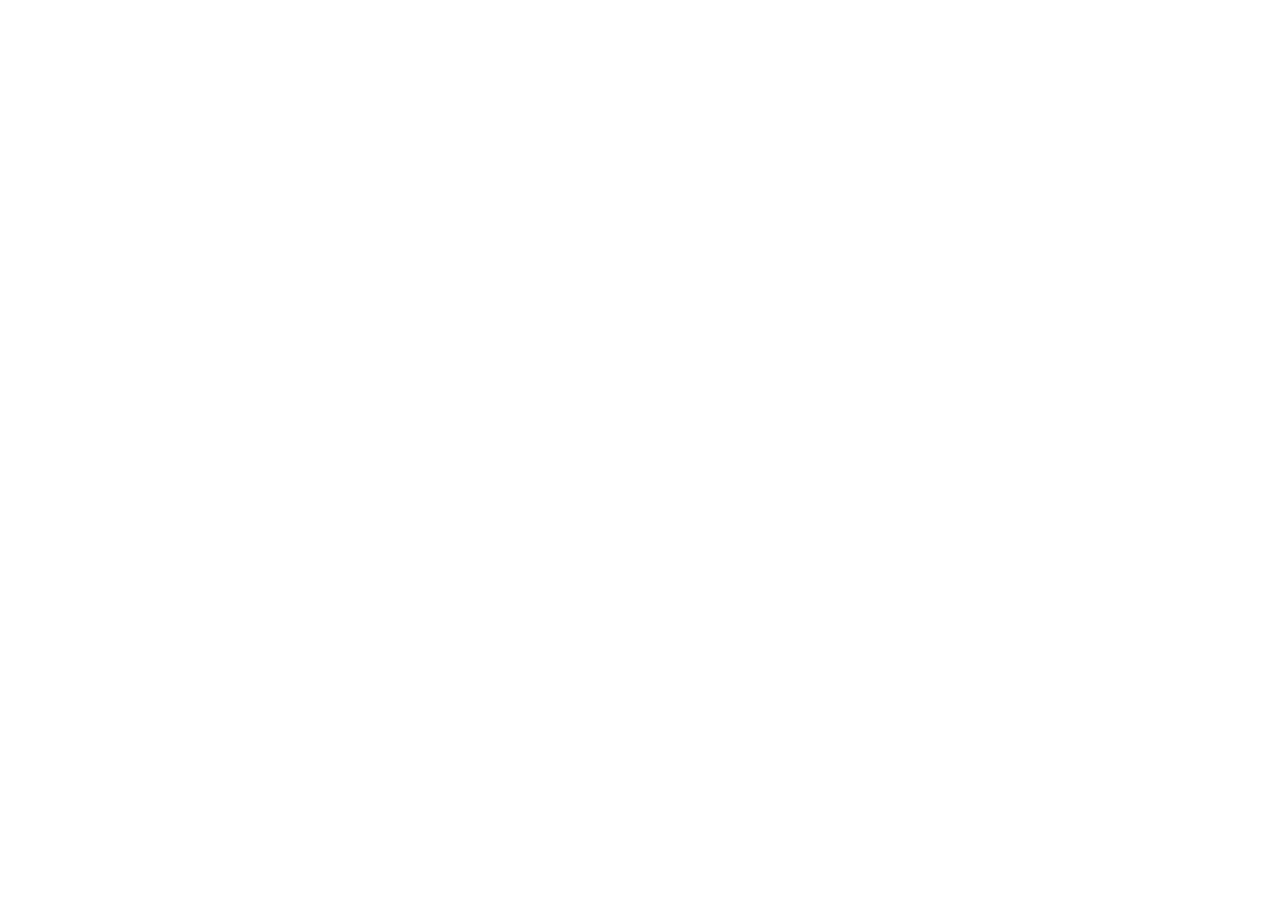
==== commit 20d41059: "Add services & cleanup the assets" ====
--- a/index.html
+++ b/index.html
@@ -1,6 +1,7 @@
 <html lang="en">
   <head>
-    <title>Kunchana.Portfolio</title>
+    <title>Kunchana | Full-Stack Developer | Passionate Photographer</title>
+    <meta name="theme-color" content="#191923" />
     <link
       rel="apple-touch-icon"
       sizes="180x180"
@@ -33,12 +34,13 @@
     <script src="https://cdn.jsdelivr.net/npm/typed.js@2.0.12"></script>
     <script src="https://cdnjs.cloudflare.com/ajax/libs/jquery/3.3.1/jquery.min.js"></script>
     <script src="https://maxcdn.bootstrapcdn.com/bootstrap/3.3.6/js/bootstrap.min.js"></script>
+    <script src="https://cdnjs.cloudflare.com/ajax/libs/sweetalert/2.1.2/sweetalert.min.js"></script>
     <link rel="stylesheet" href="assets/css/style.css" />
     <!-- Google Fonts -->
     <link rel="preconnect" href="https://fonts.googleapis.com" />
     <link rel="preconnect" href="https://fonts.gstatic.com" crossorigin />
     <link
-      href="https://fonts.googleapis.com/css2?family=Roboto+Mono&display=swap"
+      href="https://fonts.googleapis.com/css2?family=Life+Savers&family=Roboto+Mono&display=swap"
       rel="stylesheet"
     />
     <!-- Google Fonts End -->
@@ -48,6 +50,7 @@
         theme: {
           fontFamily: {
             robotoMono: ['"Roboto Mono", monospace'],
+            Lobster: ['"Lobster", cursive'],
           },
         },
       };
@@ -55,22 +58,15 @@
   </head>
 
   <body
-    x-data="{ projects: [], loading : 'boolean' }"
-    x-init="(async () => {
-      loading = true;
-  const response = await fetch('https://kunchana-12bb.restdb.io/rest/works', {
-                      headers: {
-                        'content-type': 'application/json',
-                        'x-apikey': '640886e4bc22d22cf7b25ccb',
-                        'cache-control': 'no-cache',
-                      }
-                  })
-  if (! response.ok) alert(`Something went wrong: ${response.status} - ${response.statusText}`)
-  projects = await response.json();
-  loading = false
-             })"
-    class="bg-[#191923] text-slate-400 select-none"
+    x-data="getDataFromJson"
+    class="bg-[#191923] text-slate-400 select-none text-4xl leading-[inherit] lg:text-base"
+    :class="openMenu ? 'overflow-hidden' : 'overflow-visible' "
   >
+    <!-- <div class="loading" x-show="!devMode">
+      Hey! <br />
+      Never give up, Great things take time. Come back tomorrow also.
+    </div> -->
+
     <div class="loading" x-show="loading">
       <div class="loader">
         <span class="loader-text">loading</span>
@@ -78,45 +74,64 @@
       </div>
     </div>
 
-    <div x-data="{selected : 'first'}" x-show="!loading">
+    <div x-data="{selected : 'first'}" x-show="!loading" x-cloak>
       <!-- Cursor -->
-      <div class="cursor"></div>
+      <!-- <div class="cursor"></div> -->
       <!-- Cursor End -->
       <!-- Logo & Social -->
       <div
-        class="flex items-center justify-between fixed left-24 right-24 top-24 z-20"
+        class="flex items-center justify-between fixed inset-x-16 top-16 lg:inset-x-24 lg:top-24 z-20"
       >
         <div class="flex items-center">
-          <div class="block w-24 h-px mr-3 bg-[#fff]"></div>
+          <div class="block w-24 h-px mr-3 bg-[#fff] hidden lg:block"></div>
           <button
-            @click="selected = 'first'"
+            @click="selected = 'first';"
             @focus="selected = 'first'"
             class="w-full font-robotoMono"
             :class="selected === 'first' ? ' text-[#fff]' : ''"
           >
-            <div class="hover:scale-125 transition-transform duration-700">
-              <img src="assets/img/main-logo.png" alt="" class="w-12" />
+            <div class="lg:hover:scale-125 transition-transform duration-700">
+              <img src="assets/img/main-logo.png" alt="" class="w-28 lg:w-12" />
             </div>
           </button>
         </div>
-        <div class="flex items-center">
-          <i
-            class="h-4 w-4 mr-3 hover:scale-150 hover:text-white transition-transform duration-700"
-            data-feather="linkedin"
-          ></i>
-          <i
-            class="h-4 w-4 mr-3 hover:scale-150 hover:text-white transition-transform duration-700"
-            data-feather="instagram"
-          ></i>
-          <i
-            class="h-4 w-4 mr-3 hover:scale-150 hover:text-white transition-transform duration-700"
-            data-feather="twitter"
-          ></i>
-          <i
-            class="h-4 w-4 mr-3 hover:scale-150 hover:text-white transition-transform duration-700"
-            data-feather="github"
-          ></i>
+        <div class="hidden lg:flex items-center">
+          <a href="https://www.linkedin.com/in/kuncha98/"
+            ><i
+              class="h-8 w-8 mr-5 hover:scale-150 hover:text-white transition-transform duration-700 lg:w-4 lg:h-4 lg:mr-3"
+              data-feather="linkedin"
+            ></i
+          ></a>
+          <a href="https://www.instagram.com/kunchana.portfolio/"
+            ><i
+              class="h-8 w-8 mr-5 hover:scale-150 hover:text-white transition-transform duration-700 lg:w-4 lg:h-4 lg:mr-3"
+              data-feather="instagram"
+            ></i
+          ></a>
+          <a href="https://twitter.com/kuncha98"
+            ><i
+              class="h-8 w-8 mr-5 hover:scale-150 hover:text-white transition-transform duration-700 lg:w-4 lg:h-4 lg:mr-3"
+              data-feather="twitter"
+            ></i
+          ></a>
+          <a href="https://github.com/Kuncha98"
+            ><i
+              class="h-8 w-8 mr-5 hover:scale-150 hover:text-white transition-transform duration-700 lg:w-4 lg:h-4 lg:mr-3"
+              data-feather="github"
+            ></i
+          ></a>
           <div class="block w-24 h-px ml-3 bg-[#fff]"></div>
+        </div>
+        <div class="flex lg:hidden">
+          <button
+            @click="openMenu = !openMenu"
+            :aria-expanded="openMenu"
+            aria-controls="mobile-navigation"
+            aria-label="Navigation Menu"
+            class="h-8 w-8"
+          >
+            <i class="h-8 w-8 scale-150 text-white" data-feather="menu"></i>
+          </button>
         </div>
       </div>
       <!-- Logo & Social End -->
@@ -130,448 +145,542 @@
       ></lottie-player> -->
       <!-- Background Side Text -->
       <div
-        class="fixed right-24 bottom-0 text-xs tracking-[3px] flex font-robotoMono z-20"
+        class="fixed right-16 lg:right-24 bottom-0 tracking-[3px] flex z-20 text-2xl font-robotoMono z-20 lg:text-xs"
         style="writing-mode: vertical-rl"
       >
         <div
-          class="hover:scale-105 hover:text-white transition-transform duration-700"
+          class="hover:scale-105 hover:text-white transition-transform duration-700 cursor-pointer"
         >
-          hello@kunchana.com
+          <a href="mailto:hello@kunchana.com">hello@kunchana.com</a>
         </div>
         <div class="block w-px h-24 mt-4 mx-auto bg-[#fff]"></div>
       </div>
       <!-- Background Side Text End -->
-      <div class="container mx-auto h-screen">
-        <div class="flex flex-row h-full">
-          <!-- Water Mark -->
-          <div
-            class="fixed bottom-0 opacity-[.04] font-robotoMono font-black text-[13rem] z-10"
-          >
-            <div x-show="selected === 'first'">Hello there</div>
-            <div x-show="selected === 'second'">About</div>
-            <div x-show="selected === 'third'">Experience</div>
-            <div x-show="selected === 'fourth'">Work</div>
-            <div x-show="selected === 'fifth'">Contact</div>
-          </div>
-          <!-- Water Mark End -->
-          <!-- Menu Buttons -->
-          <div
-            class="basis-1/4 h-full bg-[#191923] mr-2 place-content-center hidden lg:grid"
-          >
-            <div
-              @keydown.right="$focus.wrap().next()"
-              @keydown.left="$focus.wrap().previous()"
-              class="grid gap-y-4 z-10"
+      <div class="container mx-auto lg:flex lg:flex-row h-full">
+        <!-- Water Mark -->
+        <div
+          class="fixed bottom-0 opacity-[.04] font-robotoMono font-black text-[13rem] z-10 leading-[14rem]"
+        >
+          <div x-show="selected === 'first'">Hello there</div>
+          <div x-show="selected === 'second'">About</div>
+          <div x-show="selected === 'third'">Services</div>
+          <div x-show="selected === 'fourth'">Work</div>
+          <div x-show="selected === 'fifth'">Gallery</div>
+          <div x-show="selected === 'sixth'">Contact</div>
+        </div>
+        <!-- Water Mark End -->
+        <!-- Pop Out Navigation -->
+        <nav
+          id="mobile-navigation"
+          class="fixed top-0 right-0 bottom-0 left-0 backdrop-blur-sm z-50 p-16 bg-[#1e1e2a]"
+          x-cloak
+          x-show="openMenu"
+          x-transition:enter="transition ease-in-out duration-[1500ms] transform"
+          x-transition:enter-start="-translate-x-5 opacity-0"
+          x-transition:enter-end="translate-x-0 opacity-100"
+          x-transition:leave="transition ease-in-out duration-[1500ms]"
+          x-transition:leave-start="opacity-100"
+          x-transition:leave-end="-translate-x-5 opacity-0"
+        >
+          <div class="flex flex-col justify-between">
+            <ul class="flex justify-between items-center">
+              <div class="flex items-center">
+                <div class="block w-24 h-px mr-3 bg-[#fff]"></div>
+                <button
+                  @click="selected = 'first'; openMenu = !openMenu"
+                  @focus="selected = 'first'"
+                  class="w-full font-robotoMono"
+                  :class="selected === 'first' ? ' text-[#fff]' : ''"
+                >
+                  <div
+                    class="lg:hover:scale-125 transition-transform duration-700"
+                  >
+                    <img
+                      src="assets/img/main-logo.png"
+                      alt=""
+                      class="w-28 lg:w-12"
+                    />
+                  </div>
+                </button>
+              </div>
+              <button
+                @click="openMenu = !openMenu"
+                :aria-expanded="openMenu"
+                aria-controls="mobile-navigation"
+                aria-label="Close Navigation Menu"
+                class="h-8 w-8"
+              >
+                <i class="h-8 w-8 scale-150 text-white" data-feather="x"></i>
+              </button>
+            </ul>
+            <ul
+              class="flex flex-wrap gap-20 drop-shadow-2xl z-10 transition-all"
             >
               <button
-                @click="selected = 'second'"
+                @click="selected = 'second'; openMenu = !openMenu"
                 @focus="selected = 'second'"
-                class="w-full text-start font-robotoMono hover:scale-125 transition-transform duration-700"
+                class="w-full text-5xl text-start font-robotoMono"
                 :class="selected === 'second' ? 'font-bold text-[#fff]' : ''"
-              >
-                <div class="hover-item">
-                  <span class="text-[#fff] mr-0.5">01.</span
-                  ><span
-                    :class="selected === 'second' ? 'font-bold text-[#fff]' : ''"
-                  >
-                    About Me</span
-                  >
-                </div>
-              </button>
-              <button
-                @click="selected = 'third'"
-                @focus="selected = 'third'"
-                class="w-full text-start font-robotoMono hover:scale-125 transition-transform duration-700"
-                :class="selected === 'third' ? 'font-bold text-[#fff]' : ''"
               >
                 <div class="hover-item">
                   <span class="text-[#fff] mr-0.5">02.</span
                   ><span
-                    :class="selected === 'third' ? 'font-bold text-[#fff]' : ''"
-                  >
-                    Where I’ve Worked</span
+                    :class="selected === 'second' ? 'font-bold text-[#fff]' : ''"
+                  >
+                    About Me</span
                   >
                 </div>
               </button>
               <button
-                @click="selected = 'fourth'"
-                @focus="selected = 'fourth'"
-                class="w-full text-start font-robotoMono hover:scale-125 transition-transform duration-700"
-                :class="selected === 'fourth' ? 'font-bold text-[#fff]' : ''"
+                @click="selected = 'third'; openMenu = !openMenu"
+                @focus="selected = 'third'"
+                class="w-full text-5xl text-start font-robotoMono"
+                :class="selected === 'third' ? 'font-bold text-[#fff]' : ''"
               >
                 <div class="hover-item">
                   <span class="text-[#fff] mr-0.5">03.</span
                   ><span
-                    :class="selected === 'fourth' ? 'font-bold text-[#fff]' : ''"
-                  >
-                    Some Things I’ve Built</span
+                    :class="selected === 'third' ? 'font-bold text-[#fff]' : ''"
+                  >
+                    Services</span
                   >
                 </div>
               </button>
               <button
-                @click="selected = 'fifth'"
-                @focus="selected = 'fifth'"
-                class="w-full text-start font-robotoMono hover:scale-125 transition-transform duration-700"
-                :class="selected === 'fifth' ? 'font-bold text-[#fff]' : ''"
+                @click="selected = 'fourth'; openMenu = !openMenu"
+                @focus="selected = 'fourth'"
+                class="w-full text-5xl text-start font-robotoMono"
+                :class="selected === 'fourth' ? 'font-bold text-[#fff]' : ''"
               >
                 <div class="hover-item">
                   <span class="text-[#fff] mr-0.5">04.</span
                   ><span
+                    :class="selected === 'fourth' ? 'font-bold text-[#fff]' : ''"
+                  >
+                    Things I’ve Built
+                  </span>
+                </div>
+              </button>
+              <button
+                @click="selected = 'fifth'; openMenu = !openMenu"
+                @focus="selected = 'fifth'"
+                class="w-full text-5xl text-start font-robotoMono"
+                :class="selected === 'fifth' ? 'font-bold text-[#fff]' : ''"
+              >
+                <div class="hover-item">
+                  <span class="text-[#fff] mr-0.5">05.</span
+                  ><span
                     :class="selected === 'fifth' ? 'font-bold text-[#fff]' : ''"
                   >
+                    Photos I’ve capture</span
+                  >
+                </div>
+              </button>
+              <button
+                @click="selected = 'sixth'; openMenu = !openMenu"
+                @focus="selected = 'sixth'"
+                class="w-full text-5xl text-start font-robotoMono"
+                :class="selected === 'sixth' ? 'font-bold text-[#fff]' : ''"
+              >
+                <div class="hover-item">
+                  <span class="text-[#fff] mr-0.5">06.</span
+                  ><span
+                    :class="selected === 'sixth' ? 'font-bold text-[#fff]' : ''"
+                  >
                     Get In Touch</span
                   >
                 </div>
               </button>
-            </div>
+            </ul>
+            <ul>
+              <div class="flex items-center">
+                <a href="https://www.linkedin.com/in/kuncha98/"
+                  ><i
+                    class="h-8 w-8 mr-5 hover:scale-150 hover:text-white transition-transform duration-700 lg:w-4 lg:h-4 lg:mr-3"
+                    data-feather="linkedin"
+                  ></i
+                ></a>
+                <a href="https://www.instagram.com/kunchana.portfolio/"
+                  ><i
+                    class="h-8 w-8 mr-5 hover:scale-150 hover:text-white transition-transform duration-700 lg:w-4 lg:h-4 lg:mr-3"
+                    data-feather="instagram"
+                  ></i
+                ></a>
+                <a href="https://twitter.com/kuncha98"
+                  ><i
+                    class="h-8 w-8 mr-5 hover:scale-150 hover:text-white transition-transform duration-700 lg:w-4 lg:h-4 lg:mr-3"
+                    data-feather="twitter"
+                  ></i
+                ></a>
+                <a href="https://github.com/Kuncha98"
+                  ><i
+                    class="h-8 w-8 mr-5 hover:scale-150 hover:text-white transition-transform duration-700 lg:w-4 lg:h-4 lg:mr-3"
+                    data-feather="github"
+                  ></i
+                ></a>
+                <div class="block w-24 h-px ml-3 bg-[#fff]"></div>
+              </div>
+            </ul>
           </div>
-          <!-- Menu Buttons End -->
-          <!-- Contents -->
+        </nav>
+        <!-- Pop Out Navigation End -->
+        <!-- Navigation -->
+        <div
+          class="basis-1/4 h-full bg-[#191923] mr-2 place-content-center hidden lg:grid justify-items-center items-center"
+        >
           <div
-            class="grid basis-full lg:basis-3/4 h-full bg-[#191923] place-content-center"
+            @keydown.right="$focus.wrap().next()"
+            @keydown.left="$focus.wrap().previous()"
+            class="grid gap-y-4 z-10 fixed"
           >
-            <div
-              class="z-10 h-screen flex items-center justify-center"
-              x-show="selected === 'first'"
+            <button
+              @click="selected = 'second'"
+              @focus="selected = 'second'"
+              class="w-full text-start font-robotoMono hover:scale-125 transition-transform duration-700"
+              :class="selected === 'second' ? 'font-bold text-[#fff]' : ''"
             >
-              <div class="columns-1 mx-20">
-                <p class="font-robotoMono text-[#fff] mb-8">Hi, my name is</p>
-                <p class="text-7xl text-slate-200 font-bold mb-8">
-                  Kunchana Gayashan.
-                </p>
-                <div
-                  class="text-3xl font-robotoMono text-slate-300 font-bold mb-8"
+              <div class="hover-item">
+                <span class="text-[#fff] mr-0.5">02.</span
+                ><span
+                  :class="selected === 'second' ? 'font-bold text-[#fff]' : ''"
                 >
-                  &lt;<span class="text-[#fff] font-serif">code</span>&gt; I
-                  <span id="typed"></span>&lt;/<span
-                    class="text-[#fff] font-serif"
-                    >code</span
-                  >&gt;
-                </div>
-                <p class="w-2/3 mb-8">
-                  I'm a software engineer specializing in web development and
-                  mobile application development. With expertise in HTML, CSS,
-                  JavaScript, and more, I'm dedicated to creating seamless,
-                  user-friendly digital experiences. Based in Colombo, LK
-                  &#x1F4CD;
-                </p>
-                <button
-                  class="border rounded-sm border-[#fff] text-[#fff] py-2.5 px-8 font-robotoMono hover:bg-[#ffffff1f] hover:scale-105 transition-transform duration-700"
+                  About Me</span
                 >
-                  Hire me
-                </button>
-              </div>
-            </div>
-            <div
-              class="z-10 h-screen flex items-center justify-center"
-              x-show="selected === 'second'"
+              </div>
+            </button>
+            <button
+              @click="selected = 'third'"
+              @focus="selected = 'third'"
+              class="w-full text-start font-robotoMono hover:scale-125 transition-transform duration-700"
+              :class="selected === 'third' ? 'font-bold text-[#fff]' : ''"
             >
-              <div class="columns-1 ml-20 mr-40">
-                <div
-                  class="h-[65vh] overflow-y-auto flex flex-row no-scrollbar"
+              <div class="hover-item">
+                <span class="text-[#fff] mr-0.5">03.</span
+                ><span
+                  :class="selected === 'third' ? 'font-bold text-[#fff]' : ''"
                 >
-                  <div class="basis-3/4 h-full mr-12">
-                    <p class="mb-4">
-                      Welcome to my digital realm! I'm Kunchana Gayashan, a
-                      versatile software engineer with a passion for designing,
-                      developing, and creating captivating digital experiences
-                      and I enjoy creating things that live on the internet
-                      started back in 2018. I am proficient in a wide range of
-                      services including web designing & developing, web
-                      application development, mobile application development,
-                      and social media management. My services are designed to
-                      elevate your digital presence, boost your online reach,
-                      and help you achieve your business objectives.
-                    </p>
-                    <p class="mb-4">
-                      I pride myself on being a tech-savvy individual who is
-                      well-versed in multiple programming languages, such as
-                      HTML, CSS, JavaScript, Node JS, Vue JS, Angular JS, Ionic,
-                      Express JS, Mongo Database, MySQL, Tailwind CSS, Alpine
-                      JS, Bootstrap, WordPress, and Ghost. My insatiable thirst
-                      for knowledge and my desire to stay ahead of the curve
-                      drive me to constantly update my skills and techniques. I
-                      have the knowledge and expertise to tackle any digital
-                      challenge. My work is not just limited to coding and
-                      development - I also focus on creating aesthetically
-                      pleasing designs and user-friendly interfaces that are
-                      engaging, interactive, and SEO-friendly.
-                    </p>
-                    <p class="mb-4">
-                      Apart from my technical prowess, I am an award-winning
-                      photographer, recognized as one of the Top 150
-                      photographers in Sri Lanka in the 35Awards competition. My
-                      keen eye for detail and my innate ability to capture
-                      moments make me an exceptional photographer, and I apply
-                      these same skills to my work in the digital world.
-                    </p>
-                    <p class="mb-4">
-                      My goal is to deliver exceptional results that exceed my
-                      clients' expectations. I take pride in working closely
-                      with my clients to understand their needs and objectives,
-                      and I leverage my expertise to create solutions that are
-                      not only functional but also aesthetically pleasing. With
-                      a perfect blend of innovation and creativity, I am
-                      confident that I can help you achieve your digital goals.
-                    </p>
-                    <p class="mb-4">
-                      Thank you for considering me for your next digital
-                      project. I'm excited to hear from you and to help you take
-                      your digital presence to the next level!
-                    </p>
-                  </div>
-                  <div class="basis-1/4">
-                    <div class="fixed z-10">
-                      <img src="assets/img/main.png" alt="" class="w-56" />
+                  Services</span
+                >
+              </div>
+            </button>
+            <button
+              @click="selected = 'fourth'"
+              @focus="selected = 'fourth'"
+              class="w-full text-start font-robotoMono hover:scale-125 transition-transform duration-700"
+              :class="selected === 'fourth' ? 'font-bold text-[#fff]' : ''"
+            >
+              <div class="hover-item">
+                <span class="text-[#fff] mr-0.5">04.</span
+                ><span
+                  :class="selected === 'fourth' ? 'font-bold text-[#fff]' : ''"
+                >
+                  Things I’ve Built</span
+                >
+              </div>
+            </button>
+            <button
+              @click="selected = 'fifth'"
+              @focus="selected = 'fifth'"
+              class="w-full text-start font-robotoMono hover:scale-125 transition-transform duration-700"
+              :class="selected === 'fifth' ? 'font-bold text-[#fff]' : ''"
+            >
+              <div class="hover-item">
+                <span class="text-[#fff] mr-0.5">05.</span
+                ><span
+                  :class="selected === 'fifth' ? 'font-bold text-[#fff]' : ''"
+                >
+                  Photos I’ve capture
+                </span>
+              </div>
+            </button>
+            <button
+              @click="selected = 'sixth'"
+              @focus="selected = 'sixth'"
+              class="w-full text-start font-robotoMono hover:scale-125 transition-transform duration-700"
+              :class="selected === 'sixth' ? 'font-bold text-[#fff]' : ''"
+            >
+              <div class="hover-item">
+                <span class="text-[#fff] mr-0.5">06.</span
+                ><span
+                  :class="selected === 'sixth' ? 'font-bold text-[#fff]' : ''"
+                >
+                  Get In Touch</span
+                >
+              </div>
+            </button>
+          </div>
+        </div>
+        <!-- Navigation End -->
+        <!-- Contents -->
+        <div class="grid basis-full lg:basis-3/4 bg-[#191923] h-full">
+          <div
+            class="z-10 h-full flex items-center justify-center"
+            x-show="selected === 'first'"
+          >
+            <div class="columns-1 mx-0 lg:mx-20">
+              <p class="font-robotoMono text-[#fff] mb-10 lg:mb-8">
+                Hi, I'm Kunchana
+              </p>
+              <div
+                class="text-4xl font-robotoMono text-slate-300 font-bold mb-10 lg:mb-8 lg:text-3xl"
+              >
+                &lt;<span class="text-[#fff] font-serif">code</span>&gt; I
+                <span id="typed"></span>&lt;/<span
+                  class="text-[#fff] font-serif"
+                  >code</span
+                >&gt;
+              </div>
+              <p
+                class="font-robotoMono text-5xl text-slate-200 mb-10 lg:mb-8 md:text-6xl lg:text-5xl"
+              >
+                Full-Stack Developer & React Specialist | Building Tomorrow's
+                Digital Experiences
+              </p>
+              <p class="w-full mb-12 lg:mb-8 lg:w-2/3">
+                Transforming ideas into high-performance web and mobile
+                applications with 5+ years of expertise in React, Next.js,
+                Flutter, and modern development ecosystems. Based in Colombo, LK
+                &#x1F4CD;
+              </p>
+              <button
+                @click="selected = 'fifth'"
+                class="border rounded-sm border-[#fff] text-[#fff] py-5 px-10 lg:py-2.5 lg:px-8 font-robotoMono hover:bg-[#ffffff1f] hover:scale-105 transition-transform duration-700"
+              >
+                Say Hello
+              </button>
+            </div>
+          </div>
+          <div class="z-10 h-full mt-56" x-show="selected === 'second'">
+            <div class="columns-1 lg:mx-5">
+              <div class="flex flex-col lg:flex-row no-scrollbar">
+                <div class="basis-full h-full lg:mr-12">
+                  <div class="flex items-center mb-10">
+                    <div class="block w-24 h-px mr-3 bg-[#fff]"></div>
+                    about
+                  </div>
+                  <p
+                    class="text-9xl text-slate-200 font-robotoMono font-bold mb-10 lg:mb-8 lg:text-7xl"
+                  >
+                    Hello, stalker.
+                  </p>
+                  <p class="mb-6">
+                    I'm Kunchana Ekanayaka, a passionate Software Engineer
+                    specializing in frontend development with a proven track
+                    record of delivering enterprise-level applications across
+                    web and mobile platforms. I've spent the last 5+ years
+                    crafting scalable, user-centric solutions for companies
+                    ranging from innovative startups to established enterprises.
+                  </p>
+                  <p class="mb-6">
+                    My journey in software development has been driven by a
+                    relentless pursuit of excellence and a deep fascination with
+                    cutting-edge technologies. From architecting complex React
+                    applications to building cross-platform mobile experiences
+                    with Flutter, I thrive on solving challenging problems and
+                    creating digital products that make a real impact.
+                  </p>
+                  <p class="mb-6">
+                    What sets me apart is my ability to bridge the gap between
+                    stunning design and robust functionality, ensuring every
+                    project I touch delivers both exceptional user experience
+                    and solid technical foundation. I'm not just a developer –
+                    I'm a digital craftsman who believes in writing clean,
+                    maintainable code that stands the test of time.
+                  </p>
+                  <div class="block gap-x-16">
+                    <div class="basis-1/2">
+                      <p class="font-bold text-4xl mb-4 text-slate-200 mt-12">
+                        Highlighted KPI's
+                      </p>
+                      <ul class="list-disc list-outside ml-4">
+                        <template x-for="skill in skills" :key="skill.id">
+                          <li class="mb-3" x-html="skill.skillName"></li>
+                        </template>
+                      </ul>
                     </div>
-                  </div>
-                </div>
-              </div>
-            </div>
-            <div
-              class="z-10 h-screen flex items-center justify-center"
-              x-show="selected === 'third'"
-            >
-              <div class="column-1 mx-20">
-                <div class="list flex flex-col">
-                  <div class="card flex flex-row justify-between items-center">
-                    <div class="flex flex-col info">
-                      <div class="title">Software Engineer @ Cerexio</div>
-                      <div class="author">Jul 2022 - Present</div>
-                      <div class="bottom summary">
-                        Lorem, ipsum dolor sit amet consectetur adipisicing
-                        elit. Quod ratione impedit temporibus maiores autem
-                        aperiam assumenda exercitationem, quisquam nobis esse.
+                    <div class="basis-1/2">
+                      <p class="font-bold text-4xl mb-4 text-slate-200 mt-12">
+                        Technologies
+                      </p>
+                      <ul class="list-disc list-outside ml-4">
+                        <template
+                          x-for="technology in technologies"
+                          :key="technology.id"
+                        >
+                          <li
+                            class="mb-3"
+                            x-html="technology.technologyName"
+                          ></li>
+                        </template>
+                      </ul>
+                    </div>
+                  </div>
+                  <div class="block lg:flex gap-x-16">
+                    <div class="basis-1/4">
+                      <p class="font-bold text-4xl mb-4 text-slate-200 mt-12">
+                        Clients
+                      </p>
+                      <ul class="list-disc list-outside ml-4">
+                        <template x-for="client in clients" :key="client.id">
+                          <li class="mb-3" x-text="client.clientName"></li>
+                        </template>
+                      </ul>
+                    </div>
+                    <div class="basis-3/4">
+                      <p class="font-bold text-4xl mb-4 text-slate-200 mt-12">
+                        Industrial Experience
+                      </p>
+                      <template
+                        x-for="workExperience in workExperiences"
+                        :key="workExperience.id"
+                      >
+                        <div class="flex justify-between mb-8">
+                          <div>
+                            <p
+                              class="font-bold text-slate-200"
+                              x-text="workExperience.employerName"
+                            ></p>
+                            <p
+                              x-text="workExperience.position"
+                              class="text-[80%]"
+                            ></p>
+                          </div>
+                          <p x-text="workExperience.joinedYear"></p>
+                        </div>
+                      </template>
+                    </div>
+                  </div>
+                </div>
+                <!-- <div class="basis-1/4">
+                  <div class="z-10">
+                    <img src="assets/img/main.png" alt="" class="w-56" />
+                  </div>
+                </div> -->
+              </div>
+            </div>
+          </div>
+          <div class="z-10 h-full mt-56" x-show="selected === 'third'">
+            <div class="columns-1 lg:mx-5">
+              <div class="flex flex-col lg:flex-row no-scrollbar">
+                <div class="basis-full h-full lg:mr-12">
+                  <div class="flex items-center mb-10">
+                    <div class="block w-24 h-px mr-3 bg-[#fff]"></div>
+                    services
+                  </div>
+                  <div class="block gap-x-16">
+                    <template x-for="service in services" :key="service.id">
+                      <div class="basis-full">
+                        <p
+                          class="font-bold text-4xl mb-4 text-slate-200 mt-16"
+                          x-text="service.serviceName"
+                        ></p>
+                        <p x-text="service.serviceDesc"></p>
+                        <p class="text-xl mb-4 text-slate-200 mt-4">
+                          Key Offerings:
+                        </p>
+                        <ul class="list-disc list-outside ml-4">
+                          <template
+                            x-for="serviceKeyOffering in service.serviceKeyOfferings"
+                          >
+                            <li class="mb-3" x-text="serviceKeyOffering"></li>
+                          </template>
+                        </ul>
                       </div>
+                    </template>
+                  </div>
+                </div>
+                <!-- <div class="basis-1/4">
+                  <div class="z-10">
+                    <img src="assets/img/main.png" alt="" class="w-56" />
+                  </div>
+                </div> -->
+              </div>
+            </div>
+          </div>
+          <div class="z-10 mt-56" x-show="selected === 'fourth'">
+            <div class="flex items-center mb-10 lg:mx-5">
+              <div class="block w-24 h-px mr-3 bg-[#fff]"></div>
+              all projects
+            </div>
+            <div class="mx-0 mb-16 lg:mx-5 gap-5 columns-1 lg:columns-2">
+              <template
+                x-for="singleProject in projects"
+                :key="singleProject.id"
+              >
+                <section class="project-card box mb-5">
+                  <div class="box-label">
+                    <p x-text="singleProject.name"></p>
+                  </div>
+                  <div class="box-tags">
+                    <template x-for="tag in singleProject.tags">
+                      <p x-text="tag"></p
+                    ></template>
+                  </div>
+                  <div class="box-image">
+                    <img :src="singleProject.img" alt="" />
+                  </div>
+                  <div
+                    class="studio-button"
+                    @click="filterProject(singleProject.id)"
+                  >
+                    <div class="studio-button-icon">
+                      <svg
+                        xmlns="http://www.w3.org/2000/svg"
+                        width="24"
+                        height="24"
+                        viewBox="0 0 24 24"
+                        fill="none"
+                        stroke="currentColor"
+                        stroke-width="2"
+                        stroke-linecap="round"
+                        stroke-linejoin="round"
+                        class="feather feather-external-link"
+                      >
+                        <path
+                          d="M18 13v6a2 2 0 0 1-2 2H5a2 2 0 0 1-2-2V8a2 2 0 0 1 2-2h6"
+                        ></path>
+                        <polyline points="15 3 21 3 21 9"></polyline>
+                        <line x1="10" y1="14" x2="21" y2="3"></line>
+                      </svg>
                     </div>
-                    <img
-                      src="assets/img/experience/cerexio.png"
-                      class="mx-2 book"
-                    />
-                  </div>
-                  <div class="card flex flex-row justify-between items-center">
-                    <div class="flex flex-col info">
-                      <div class="title">
-                        Software Developer cum Photographer @ APS Lanka
-                      </div>
-                      <div class="author">May 2020 - Jun 2022</div>
-                      <div class="bottom summary">
-                        Lorem, ipsum dolor sit amet consectetur adipisicing
-                        elit. Quod ratione impedit temporibus maiores autem
-                        aperiam assumenda exercitationem, quisquam nobis esse.
-                      </div>
-                    </div>
-                    <img
-                      src="assets/img/experience/aps.png"
-                      class="mx-2 book"
-                    />
-                  </div>
-                  <div class="card flex flex-row justify-between items-center">
-                    <div class="flex flex-col info">
-                      <div class="title">
-                        Associate Software Developer @ PixelEye Solutions
-                      </div>
-                      <div class="author">May 2018 - Jun 2020</div>
-                      <div class="bottom summary">
-                        Lorem, ipsum dolor sit amet consectetur adipisicing
-                        elit. Quod ratione impedit temporibus maiores autem
-                        aperiam assumenda exercitationem, quisquam nobis esse.
-                      </div>
-                    </div>
-                    <img
-                      src="assets/img/experience/pixeleye.jpg"
-                      class="mx-2 book"
-                    />
-                  </div>
-                </div>
-              </div>
-            </div>
-            <div
-              class="z-10 h-screen flex items-center justify-center"
-              x-show="selected === 'fourth'"
-            >
-              <div class="columns-1 ml-20 mr-60">
-                <div class="h-[65vh] overflow-y-auto no-scrollbar">
-                  <div x-data="{ back: false, read: true }">
-                    <div class="flex justify-center items-center my-14">
-                      <div
-                        class="max-w-4xl mx-auto relative"
-                        x-data="{ activeSlide: 0,  }"
-                      >
-                        <!-- Slides -->
-                        <template
-                          x-for="(item, index) in projects"
-                          :key="index"
-                        >
-                          <div
-                            class="card bg-cover"
-                            :style="'background-image: url(assets/img/work/0' + item.img + '.png);'"
-                            x-show="activeSlide === index"
-                            :key="index"
-                          >
-                            <div class="cardDetails">
-                              <span
-                                class="w-12 text-center"
-                                x-text="item.name"
-                              ></span>
-                              <div
-                                class="cardDetailsHaeder"
-                                x-text="item.img"
-                              ></div>
-                              <div class="cardDetailsButton">
-                                May 2018 - Present
-                              </div>
-                            </div>
-                            <button
-                              @click="back = true, read = false"
-                              x-show="read === true"
-                              class="border rounded-sm border-[#fff] text-[#fff] py-2.5 px-8 font-robotoMono hover:bg-[#ffffff1f] bottom-12 top-auto w-1/2 block text-center -left-12 absolute right-7 m-0 z-[9999]"
-                            >
-                              Read More
-                            </button>
-                            <button
-                              @click="back = false, read = true"
-                              x-show="back === true"
-                              class="border rounded-sm border-white text-white py-2.5 px-8 font-robotoMono hover:bg-[#ffffff45] bottom-12 top-auto w-1/2 block text-center -left-12 absolute right-7 m-0 z-[9999]"
-                            >
-                              back
-                            </button>
-                            <div :class="back ? 'blob-clicked' : 'blob'">
-                              <div
-                                :class="back ? 'glob-clicked' : 'glob'"
-                              ></div>
-                            </div>
-                          </div>
-                        </template>
-
-                        <!-- Prev/Next Arrows -->
-                        <div class="absolute inset-0 flex z-[999]">
-                          <div class="flex items-center justify-start w-1/2">
-                            <button
-                              class="bg-[#ffffff1f] text-[#fff] font-bold hover:shadow-lg rounded-full px-4 py-3 -ml-6 hover:border-[#fff] hover:border"
-                              @click="activeSlide = (activeSlide - 1 + projects.length) % projects.length"
-                            >
-                              &#8592;
-                            </button>
-                          </div>
-                          <div class="flex items-center justify-end w-1/2">
-                            <button
-                              class="bg-[#ffffff1f] text-[#fff] font-bold hover:shadow rounded-full px-4 py-3 -mr-6 hover:border-[#fff] hover:border"
-                              x-on:click="activeSlide = (activeSlide + 1) % projects.length"
-                            >
-                              &#8594;
-                            </button>
-                          </div>
-                        </div>
-
-                        <!-- Buttons -->
-                        <div
-                          class="absolute w-full flex items-center justify-center px-4"
-                        >
-                          <template
-                            x-for="(item, index) in projects"
-                            :key="index"
-                          >
-                            <button
-                              class="flex-1 w-4 h-2 mt-4 mx-2 mb-0 rounded-full overflow-hidden transition-colors duration-200 ease-out hover:bg-slate-400 hover:shadow-lg"
-                              :class="{ 
-                        'bg-[#fff]': activeSlide === index,
-                        'bg-[#ffffff1f]': activeSlide !== index 
-                    }"
-                              x-on:click="activeSlide = index"
-                            ></button>
-                          </template>
-                        </div>
-                      </div>
-                    </div>
-                    <div
-                      class="w-full h-full p-9 grid grid-cols-[repeat(5, 1fr)] grid-rows-[repeat(4, 1fr)] gap-5"
-                    >
-                      <section class="flex items-start item1">
-                        <h1 class="box-title">All Projects</h1>
-                      </section>
-                      <section class="project-card item2 box">
-                        <div class="box-icon"></div>
-                        <div class="box-label">MASTERCLASS</div>
-                        <div class="box-title"></div>
-                        <div class="box-image">
-                          <img
-                            src="https://source.unsplash.com/600x600"
-                            alt=""
-                          />
-                        </div>
-                        <div class="studio-button">
-                          <div class="studio-button-icon">
-                            <i data-feather="external-link"></i>
-                          </div>
-                          <div class="studio-button-label">Open in Studio</div>
-                        </div>
-                      </section>
-                      <section class="project-card item3">
-                        <h2>because interactions make it more fun</h2>
-                      </section>
-                      <section class="project-card item4 box">
-                        <div class="box-icon"></div>
-                        <div class="box-label">MASTERCLASS</div>
-                        <div class="box-title"></div>
-                        <div class="box-image">
-                          <img
-                            src="https://source.unsplash.com/600x600"
-                            alt=""
-                          />
-                        </div>
-                        <div class="studio-button">
-                          <div class="studio-button-icon">
-                            <i data-feather="external-link"></i>
-                          </div>
-                          <div class="studio-button-label">Open in Studio</div>
-                        </div>
-                      </section>
-                      <section class="project-card item5">
-                        <h2>because interactions make it more fun</h2>
-                      </section>
-                      <section class="project-card item7"></section>
-                      <section class="project-card item8">
-                        <h2>
-                          animating the shadow on the pseudo element makes it
-                          pop out
-                        </h2>
-                      </section>
-                      <section class="project-card item9"></section>
-                      <section class="project-card item10"></section>
-                      <section class="project-card item11 box">
-                        <div class="box-icon"></div>
-                        <div class="box-label">MASTERCLASS</div>
-                        <div class="box-title"></div>
-                        <div class="box-image">
-                          <img
-                            src="https://source.unsplash.com/600x600"
-                            alt=""
-                          />
-                        </div>
-                        <div class="studio-button">
-                          <div class="studio-button-icon">
-                            <i data-feather="external-link"></i>
-                          </div>
-                          <div class="studio-button-label">Open in Studio</div>
-                        </div>
-                      </section>
-                    </div>
-                  </div>
-                </div>
-              </div>
-            </div>
-            <div class="z-10" x-show="selected === 'fifth'">
-              <div class="column-1 mx-20 min-w-[650px]">
-                <div class="mb-10">
-                  <div class="basis-full text-slate-200 font-robotoMono">
-                    Get in touch
-                  </div>
-                </div>
+                    <div class="studio-button-label">Open</div>
+                  </div>
+                </section>
+              </template>
+            </div>
+          </div>
+          <div class="z-10 mt-56" x-show="selected === 'fifth'">
+            <div class="flex items-center mb-10 lg:mx-5">
+              <div class="block w-24 h-px mr-3 bg-[#fff]"></div>
+              all photos
+            </div>
+            <div class="mx-0 mb-16 lg:mx-5 gap-5 columns-2 lg:columns-3">
+              <template x-for="singlePhoto in photos" :key="singlePhoto.id"
+                ><img
+                  :src="singlePhoto.imgName"
+                  alt=""
+                  @click="filterPhoto(singlePhoto.id)"
+                  class="mb-5"
+              /></template>
+            </div>
+          </div>
+          <div
+            class="z-10 h-full flex items-center justify-center"
+            x-show="selected === 'sixth'"
+          >
+            <div class="mx-0 lg:mx-20 min-w-[650px]">
+              <div class="mb-10">
+                <div class="basis-full text-slate-200 font-robotoMono">
+                  Get in touch
+                </div>
+              </div>
+              <form x-data="contactForm()" @submit.prevent="submit">
                 <div class="flex flex-row mb-3">
                   <div class="basis-1/2 mr-6">
                     <input
                       type="text"
+                      x-model="data.name"
+                      name="name"
                       placeholder="Your name"
                       class="form-input w-full bg-transparent border-b border-slate-500 focus:border-white py-3.5 focus:outline-none placeholder-slate-400 focus:placeholder-white"
                     />
@@ -579,6 +688,8 @@
                   <div class="basis-1/2">
                     <input
                       type="email"
+                      x-model="data.email"
+                      name="email"
                       placeholder="E-mail"
                       class="form-input w-full bg-transparent border-b border-slate-500 focus:border-white py-3.5 focus:outline-none placeholder-slate-400 focus:placeholder-white"
                     />
@@ -588,23 +699,266 @@
                   <div class="basis-full">
                     <textarea
                       type="textarea"
+                      x-model="data.message"
+                      name="message"
                       placeholder="Write your message"
-                      class="form-textarea w-full h-12 bg-transparent border-b border-slate-500 focus:border-white py-3.5 focus:outline-none placeholder-slate-400 focus:placeholder-white"
+                      class="form-textarea w-full h-24 lg:h-12 bg-transparent border-b border-slate-500 focus:border-white py-3.5 focus:outline-none placeholder-slate-400 focus:placeholder-white"
                     ></textarea>
                   </div>
                 </div>
                 <div class="flex">
                   <button
                     class="border rounded-sm border-[#fff] text-[#fff] py-2.5 px-8 font-robotoMono hover:bg-[#ffffff1f] hover:scale-105 transition-transform duration-700"
-                  >
-                    Send Message
+                    type="submit"
+                    x-text="buttonText"
+                    :disabled="loading"
+                  ></button>
+                </div>
+              </form>
+            </div>
+          </div>
+          <!-- Project Model -->
+          <div
+            x-show="openProjectModel"
+            class="fixed inset-0 z-50 overflow-y-auto"
+            aria-labelledby="modal-title"
+            role="dialog"
+            aria-modal="true"
+          >
+            <div
+              class="flex items-end justify-center min-h-screen px-4 text-center md:items-center sm:block sm:p-0"
+            >
+              <div
+                x-cloak
+                @click="openProjectModel = false"
+                x-show="openProjectModel"
+                x-transition:enter="transition ease-out duration-300 transform"
+                x-transition:enter-start="opacity-0"
+                x-transition:enter-end="opacity-100"
+                x-transition:leave="transition ease-in duration-200 transform"
+                x-transition:leave-start="opacity-100"
+                x-transition:leave-end="opacity-0"
+                class="fixed inset-0 transition-opacity bg-[#191923] bg-opacity-80"
+                aria-hidden="true"
+              ></div>
+
+              <div
+                x-cloak
+                x-show="openProjectModel"
+                x-transition:enter="transition ease-out duration-300 transform"
+                x-transition:enter-start="opacity-0 translate-y-4 sm:translate-y-0 sm:scale-95"
+                x-transition:enter-end="opacity-100 translate-y-0 sm:scale-100"
+                x-transition:leave="transition ease-in duration-200 transform"
+                x-transition:leave-start="opacity-100 translate-y-0 sm:scale-100"
+                x-transition:leave-end="opacity-0 translate-y-4 sm:translate-y-0 sm:scale-95"
+                class="inline-block w-full max-w-5xl p-8 my-20 overflow-hidden text-left transition-all transform bg-white shadow-xl 2xl:max-w-6xl"
+              >
+                <div class="flex items-center justify-between mb-4">
+                  <div class="flex items-center">
+                    <button
+                      x-show="project.id>1"
+                      @click="filterProject(project.id-1)"
+                      class="text-gray-400 focus:outline-none hover:text-[#191923] flex mr-4"
+                    >
+                      <i
+                        data-feather="chevron-left"
+                        class="w-12 h-12 lg:w-6 lg:h-6"
+                      ></i
+                      >Prev
+                    </button>
+                    <button
+                      x-show="projects.length>project.id"
+                      @click="filterProject(project.id+1)"
+                      class="text-gray-400 focus:outline-none hover:text-[#191923] flex"
+                    >
+                      Next
+                      <i
+                        data-feather="chevron-right"
+                        class="w-12 h-12 lg:w-6 lg:h-6"
+                      ></i>
+                    </button>
+                  </div>
+                  <button
+                    @click="openProjectModel = false"
+                    class="text-gray-400 focus:outline-none hover:text-[#191923]"
+                  >
+                    <i
+                      data-feather="x-square"
+                      class="w-12 h-12 lg:w-6 lg:h-6"
+                    ></i>
                   </button>
                 </div>
+                <div class="block lg:flex gap-x-8">
+                  <div class="basis-2/5">
+                    <img :src="project.img" alt="" />
+                  </div>
+                  <div class="basis-3/5">
+                    <p class="text-[#191923]" x-text="project.type"></p>
+                    <p
+                      class="text-5xl text-[#191923] my-4"
+                      x-text="project.name"
+                    ></p>
+                    <p x-text="project.des"></p>
+                    <p class="mb-8">
+                      <strong class="text-[#191923] mr-2"
+                        >Services provided:</strong
+                      ><span
+                        class="text-slate-400"
+                        x-text="project.services"
+                      ></span>
+                    </p>
+                    <div class="columns-3">
+                      <div class="border-t-2">
+                        <p class="text-[#191923] mt-3">Client</p>
+                        <p>
+                          <a
+                            x-bind:href="project.siteurl"
+                            x-bind:target="'_blank'"
+                            x-text="project.client"
+                          ></a>
+                        </p>
+                      </div>
+                      <div class="border-t-2">
+                        <p class="text-[#191923] mt-3">Industry</p>
+                        <p x-text="project.industry"></p>
+                      </div>
+                      <div class="border-t-2">
+                        <p class="text-[#191923] mt-3">Timeline</p>
+                        <p x-text="project.timeline"></p>
+                      </div>
+                    </div>
+                    <div
+                      class="relative border-b border-gray-200 mt-8"
+                      x-data="{services:null}"
+                    >
+                      <button
+                        type="button"
+                        class="w-full bg-[#191923] p-3 text-left"
+                        @click="services !== 1 ? services = 1 : services = null"
+                      >
+                        <span>What we provided</span>
+                      </button>
+
+                      <div
+                        class="relative overflow-hidden transition-all max-h-0 duration-700"
+                        x-ref="container1"
+                        x-bind:style="services == 1 ? 'max-height: ' + $refs.container1.scrollHeight + 'px' : ''"
+                      >
+                        <ul class="list-outside p-4">
+                          <template x-for="solution in project.solutions">
+                            <li class="flex">
+                              <svg
+                                xmlns="http://www.w3.org/2000/svg"
+                                width="24"
+                                height="24"
+                                viewBox="0 0 24 24"
+                                fill="none"
+                                stroke="currentColor"
+                                stroke-width="2"
+                                stroke-linecap="round"
+                                stroke-linejoin="round"
+                                class="feather feather-check-square w-10 h-10 lg:w-5 lg:h-5 mr-2"
+                              >
+                                <polyline points="9 11 12 14 22 4"></polyline>
+                                <path
+                                  d="M21 12v7a2 2 0 0 1-2 2H5a2 2 0 0 1-2-2V5a2 2 0 0 1 2-2h11"
+                                ></path>
+                              </svg>
+                              <span
+                                class="text-slate-400"
+                                x-text="solution"
+                              ></span>
+                            </li>
+                          </template>
+                        </ul>
+                      </div>
+                    </div>
+                  </div>
+                </div>
               </div>
             </div>
           </div>
-          <!-- Contents End -->
+          <!-- Project Model End -->
+          <!-- Photo Model -->
+          <div
+            x-show="openPhotoModel"
+            class="fixed inset-0 z-50 overflow-y-auto"
+            aria-labelledby="modal-title"
+            role="dialog"
+            aria-modal="true"
+          >
+            <div
+              class="flex items-end justify-center min-h-screen px-4 text-center md:items-center sm:block sm:p-0"
+            >
+              <div
+                x-cloak
+                @click="openPhotoModel = false"
+                x-show="openPhotoModel"
+                x-transition:enter="transition ease-out duration-300 transform"
+                x-transition:enter-start="opacity-0"
+                x-transition:enter-end="opacity-100"
+                x-transition:leave="transition ease-in duration-200 transform"
+                x-transition:leave-start="opacity-100"
+                x-transition:leave-end="opacity-0"
+                class="fixed inset-0 transition-opacity bg-[#191923] bg-opacity-80"
+                aria-hidden="true"
+              ></div>
+
+              <div
+                x-cloak
+                x-show="openPhotoModel"
+                x-transition:enter="transition ease-out duration-300 transform"
+                x-transition:enter-start="opacity-0 translate-y-4 sm:translate-y-0 sm:scale-95"
+                x-transition:enter-end="opacity-100 translate-y-0 sm:scale-100"
+                x-transition:leave="transition ease-in duration-200 transform"
+                x-transition:leave-start="opacity-100 translate-y-0 sm:scale-100"
+                x-transition:leave-end="opacity-0 translate-y-4 sm:translate-y-0 sm:scale-95"
+                class="inline-block w-full max-w-5xl p-8 my-20 overflow-hidden text-left transition-all transform bg-white shadow-xl 2xl:max-w-6xl"
+              >
+                <div class="flex items-center justify-between mb-4">
+                  <div class="flex items-center">
+                    <button
+                      x-show="photo.id>1"
+                      @click="filterPhoto(photo.id-1)"
+                      class="text-gray-400 focus:outline-none hover:text-[#191923] flex mr-4"
+                    >
+                      <i
+                        data-feather="chevron-left"
+                        class="w-12 h-12 lg:w-6 lg:h-6"
+                      ></i
+                      >Prev
+                    </button>
+                    <button
+                      x-show="photos.length>photo.id"
+                      @click="filterPhoto(photo.id+1)"
+                      class="text-gray-400 focus:outline-none hover:text-[#191923] flex"
+                    >
+                      Next
+                      <i
+                        data-feather="chevron-right"
+                        class="w-12 h-12 lg:w-6 lg:h-6"
+                      ></i>
+                    </button>
+                  </div>
+                  <button
+                    @click="openPhotoModel = false"
+                    class="text-gray-400 focus:outline-none hover:text-[#191923]"
+                  >
+                    <i
+                      data-feather="x-square"
+                      class="w-12 h-12 lg:w-6 lg:h-6"
+                    ></i>
+                  </button>
+                </div>
+                <div class="w-full">
+                  <img :src="photo.imgName" :alt="photo.imgName" />
+                </div>
+              </div>
+            </div>
+          </div>
+          <!-- Photo Model End -->
         </div>
+        <!-- Contents End -->
       </div>
       <script type="text/javascript" src="assets/js/main.js"></script>
     </div>
--- a/assets/css/style.css
+++ b/assets/css/style.css
@@ -109,6 +109,8 @@
   display: flex;
   justify-content: center;
   align-items: center;
+
+  flex-direction: column;
 }
 
 .loader {
@@ -434,11 +436,10 @@
 .project-card:not(:empty):hover,
 .project-card:not(:empty):focus {
   z-index: 1;
-  /* color: #fff; */
-  background: #ea124f;
+  background: #fff;
   opacity: 1;
   transform: scale(1.15);
-  cursor: pointer;
+  /* cursor: pointer; */
 }
 .project-card:not(:empty):hover:after,
 .project-card:not(:empty):focus:after {
@@ -450,9 +451,8 @@
 }
 
 .project-card {
-  /* padding: 10px; */
   background: #ffffff;
-  border-radius: 0.7em;
+  border-radius: 0;
   opacity: 0.6;
   display: flex;
   justify-content: flex-start;
@@ -470,7 +470,7 @@
 .project-card:after {
   content: "";
   position: absolute;
-  border-radius: 0.7em;
+  border-radius: 0;
   z-index: -1;
   top: 0;
   left: 0;
@@ -483,67 +483,58 @@
   opacity: 0;
 }
 
+.parent {
+  display: grid;
+  grid-template-columns: repeat(12, 1fr);
+  grid-template-rows: repeat(6, 1fr);
+  grid-column-gap: 15px;
+  grid-row-gap: 15px;
+}
 /* --------- Grid ---------- */
 .item1 {
-  grid-area: 1/1/3/3;
-}
-
+  grid-area: 1 / 1 / 7 / 2;
+}
 .item2 {
-  grid-area: 3/3/4/4;
-}
-.item2.project-card:hover,
-.item2.project-card:focus {
-  background: #00005c;
-}
-
+  grid-area: 1 / 2 / 5 / 7;
+}
 .item3 {
-  grid-area: 4/1/5/4;
-}
-
+  grid-area: 1 / 7 / 3 / 9;
+}
 .item4 {
-  grid-area: 1/3/2/5;
-}
-
+  grid-area: 1 / 9 / 3 / 12;
+}
 .item5 {
-  grid-area: 2/4/3/5;
-}
-
+  grid-area: 1 / 12 / 5 / 13;
+}
 .item6 {
-  grid-area: 3/4/4/5;
-}
-
+  grid-area: 3 / 7 / 6 / 11;
+}
 .item7 {
-  grid-area: 3/4/5/5;
-}
-
+  grid-area: 3 / 11 / 5 / 12;
+}
 .item8 {
-  grid-area: 1/5/2/6;
-}
-.item8.project-card:hover,
-.item8.project-card:focus {
-  background: #f57b51;
-}
-
+  grid-area: 5 / 2 / 7 / 4;
+}
 .item9 {
-  grid-area: 2/5/3/6;
-}
-
+  grid-area: 5 / 4 / 7 / 7;
+}
 .item10 {
-  grid-area: 3/5/4/6;
-}
-
+  grid-area: 6 / 7 / 6 / 11;
+}
 .item11 {
-  grid-area: 4/5/5/6;
-}
-.item11.project-card:hover,
-.item11.project-card:focus {
-  background: #00a8cc;
+  grid-area: 5 / 11 / 7 / 13;
+}
+.item12 {
+  grid-area: 7 / 9 / 7 / 13;
+}
+.item13 {
+  grid-area: 7 / 9 / 7 / 13;
 }
 
 /* --------- Responsive ---------- */
 @media only screen and (max-width: 600px) {
   .grid {
-    grid-template-columns: repeat(2, 1fr);
+    grid-template-columns: repeat(2, 1fr) !important;
     grid-template-rows: repeat(6, minmax(auto, 300px));
     overflow-y: scroll;
   }
@@ -559,27 +550,34 @@
   .project-card:empty {
     display: none;
   }
+
+  .box {
+    grid-template-columns: 75px 1fr;
+    grid-template-rows: 75px;
+}
 }
 
 /* car-bx */
 .box {
   background: white;
-  border-radius: 20px;
+  border-radius: 0;
   display: grid;
-  grid-template-columns: 64px 1fr;
+  grid-template-columns: 35px 1fr;
+  grid-template-rows: 40px;
+  height: max-content;
   position: relative;
 }
 
-.box-icon {
+/* .box-icon {
   display: grid;
   place-items: center;
-}
+} */
 
 .box-label {
-  height: 64px;
+  grid-area: 1 / 2;
+  height: 100%;
   display: flex;
   align-items: center;
-  padding-left: 16px;
   font-size: 14px;
   letter-spacing: 0.125em;
 }
@@ -597,14 +595,28 @@
   letter-spacing: 2px;
 }
 
+.box-tags {
+  grid-area: 2 / 1;
+  white-space: nowrap;
+  display: flex;
+  align-items: center;
+  -ms-writing-mode: tb-rl;
+  writing-mode: vertical-rl;
+  -webkit-text-orientation: mixed;
+  text-orientation: mixed;
+  transform: rotate(-180deg);
+  font-size: 10px;
+  padding-top: 5px;
+  gap: 5px;
+}
+
 .box-image {
-  width: 180px;
-  height: 180px;
-  border-radius: 18px 0 18px 0;
+  grid-area: 2 / 2;
   overflow: hidden;
 }
 .box-image img {
   width: 100%;
+  height: 100%;
   display: block;
 }
 
@@ -614,15 +626,15 @@
   right: 16px;
   display: flex;
   align-items: center;
-  background: #68009d;
+  background: #191924;
   color: white;
-  padding: 8px 10px;
+  padding: 6px 6px;
   border-radius: 0;
   box-shadow: 0 4px 14px rgba(0, 0, 0, 0.25);
   transition: 0.35s ease all;
   overflow: hidden;
-  max-width: 42px;
-  /* icon size */
+  max-width: 36px;
+  cursor: pointer;
 }
 
 .studio-button-icon {
@@ -632,6 +644,7 @@
 
 .studio-button-label {
   text-transform: uppercase;
+  font-size: 12px;
   white-space: nowrap;
   padding: 0 8px;
   opacity: 0;
@@ -648,3 +661,79 @@
   transition: 0.25s 0.1s ease-in opacity,
     0.15s 0.1s cubic-bezier(0.175, 0.885, 0.32, 1.275) transform;
 }
+
+/* Contact form autofill */
+input:-webkit-autofill,
+input:-webkit-autofill:hover,
+input:-webkit-autofill:focus {
+  -webkit-text-fill-color: #94a3b8;
+  -webkit-box-shadow: 0 0 0px 40rem #191923 inset;
+}
+
+/* Sweet Alert */
+.swal-overlay {
+  background-color: rgb(255 255 255 / 61%);
+}
+
+.swal-modal {
+  width: 400px !important;
+  background-color: #191923 !important;
+  border-radius: 0 !important;
+}
+
+.swal-text:first-child {
+  margin-top: 16px;
+}
+.swal-text {
+  color: #ffffff;
+}
+
+.swal-footer {
+  text-align: center;
+  margin-top: 0;
+}
+
+.swal-button {
+  background-color: transparent;
+  color: #fff;
+  border: 1px solid #fff;
+  border-radius: 0;
+}
+.swal-button:not([disabled]):hover {
+  background-color: #ffffff1f;
+}
+
+/* list  */
+ul[role="list"] {
+  display: grid;
+  grid-template-columns: repeat(3, 1fr);
+  grid-auto-flow: dense;
+  gap: 1em;
+  list-style: none;
+}
+ul li:where(:nth-child(1), :nth-child(5), :nth-child(7), :nth-child(9)) {
+  grid-row: span 2;
+  grid-column: span 2;
+}
+
+ul li:where(:nth-child(1), :nth-child(5)) {
+  order: 2;
+}
+
+ul li:where(:nth-child(7), :nth-child(8)) {
+  order: -1;
+}
+
+ul li:nth-child(4) {
+  grid-row: 3;
+  grid-column: 2 / span 2;
+}
+
+ul li:nth-child(3) {
+  grid-row: 5 / span 3;
+  grid-column: 3;
+}
+
+[x-cloak] {
+  display: none !important;
+}
